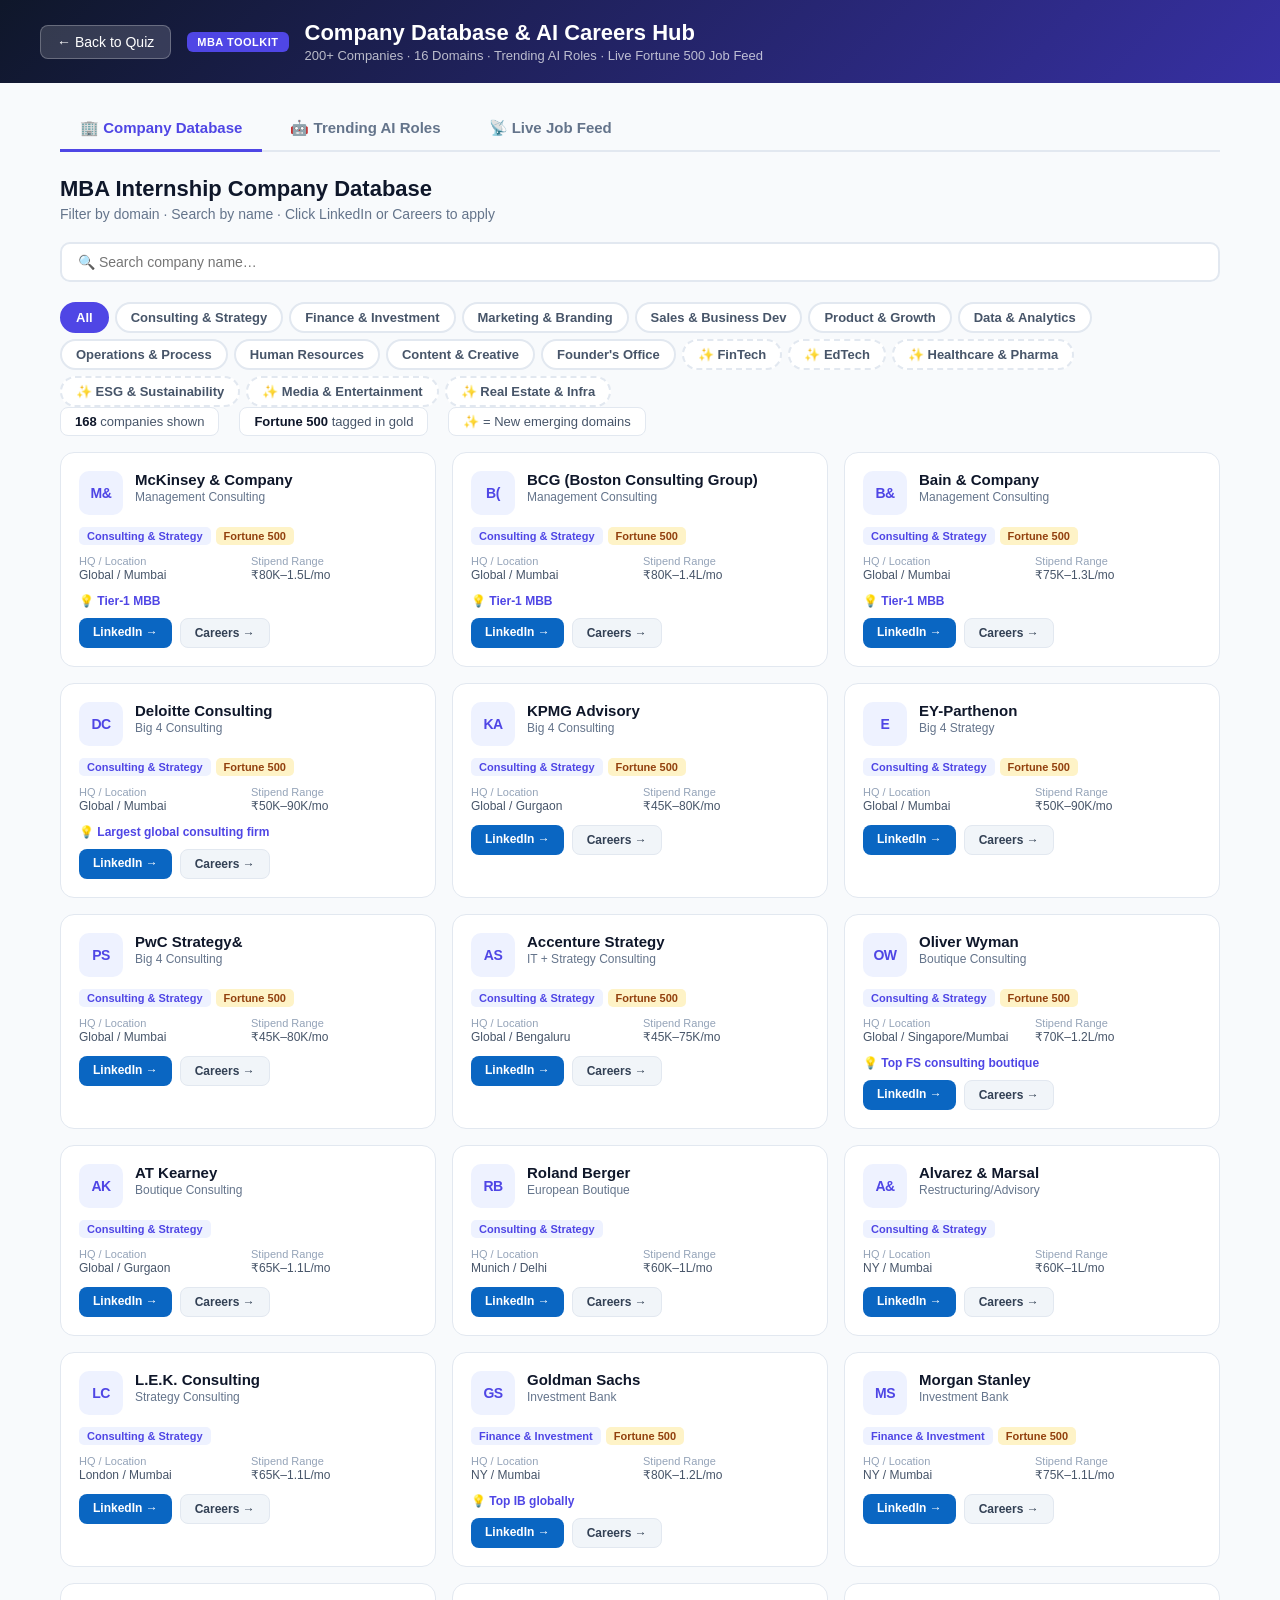
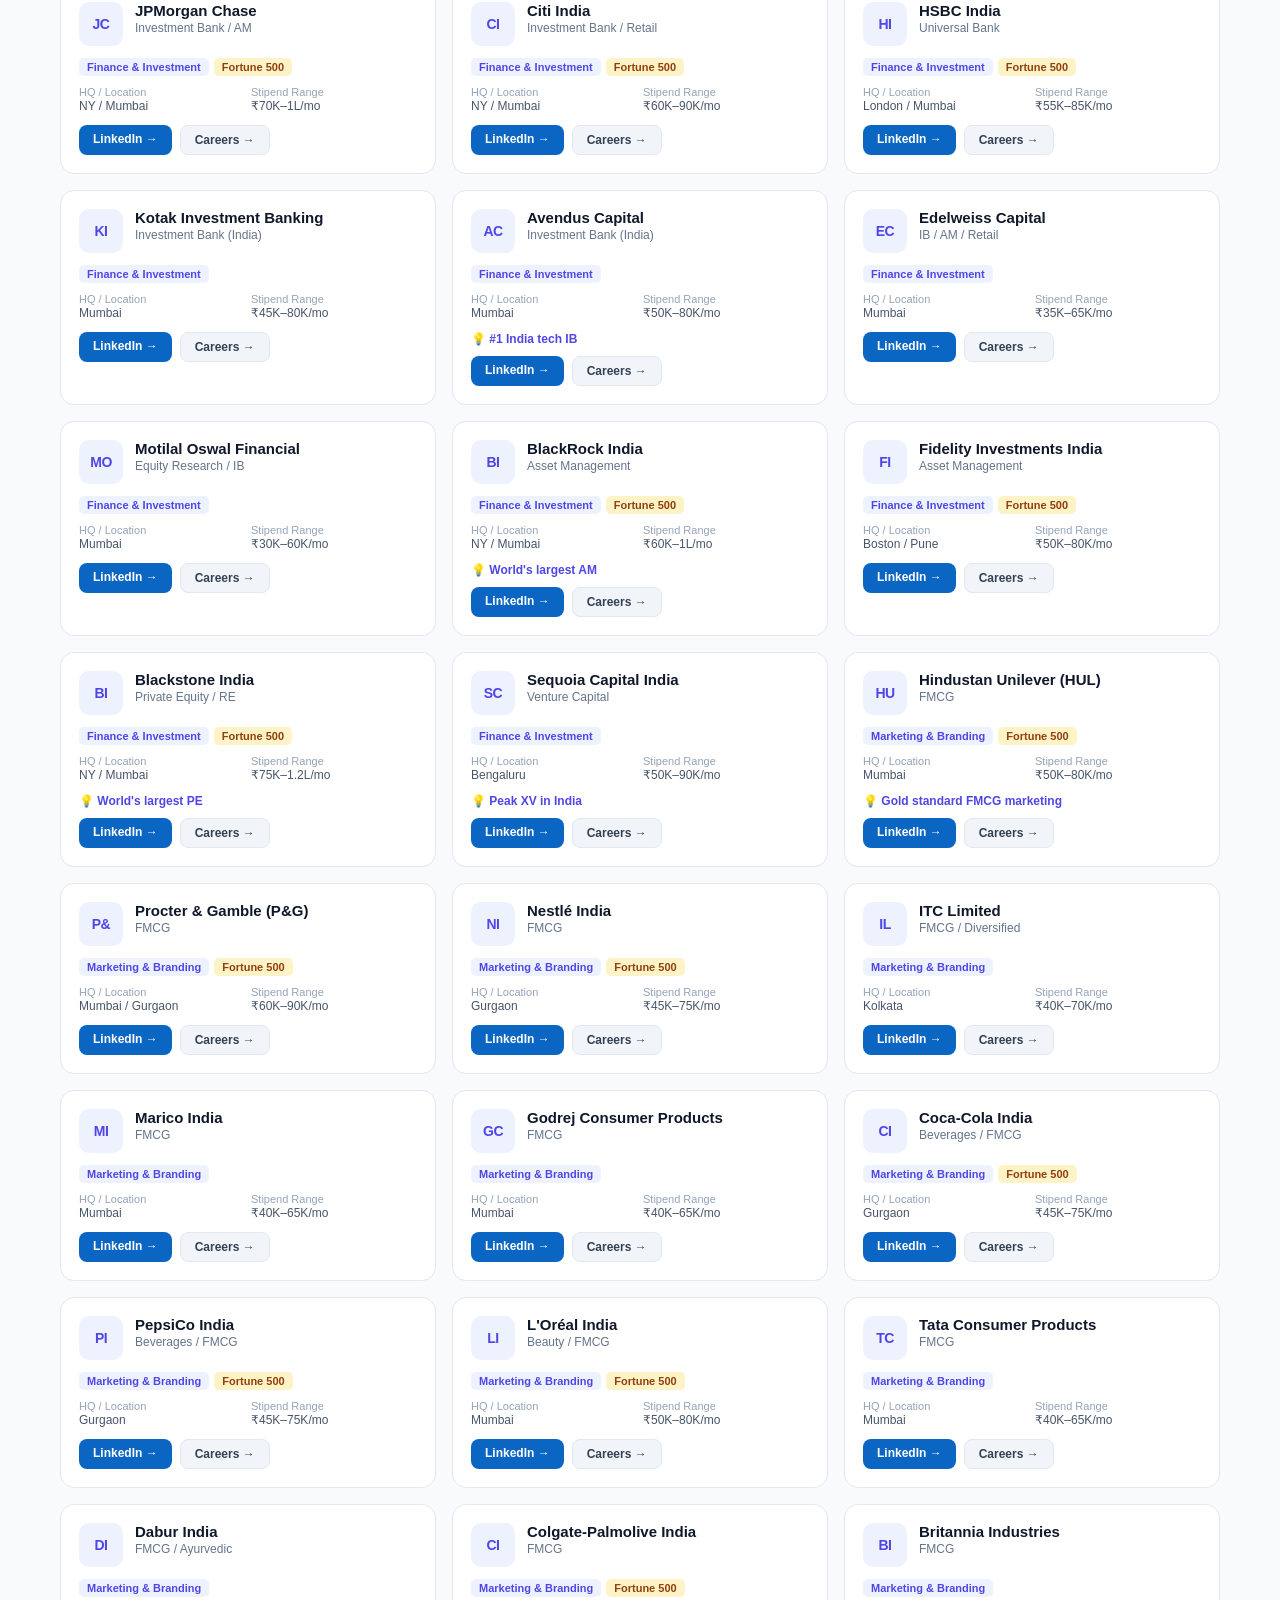
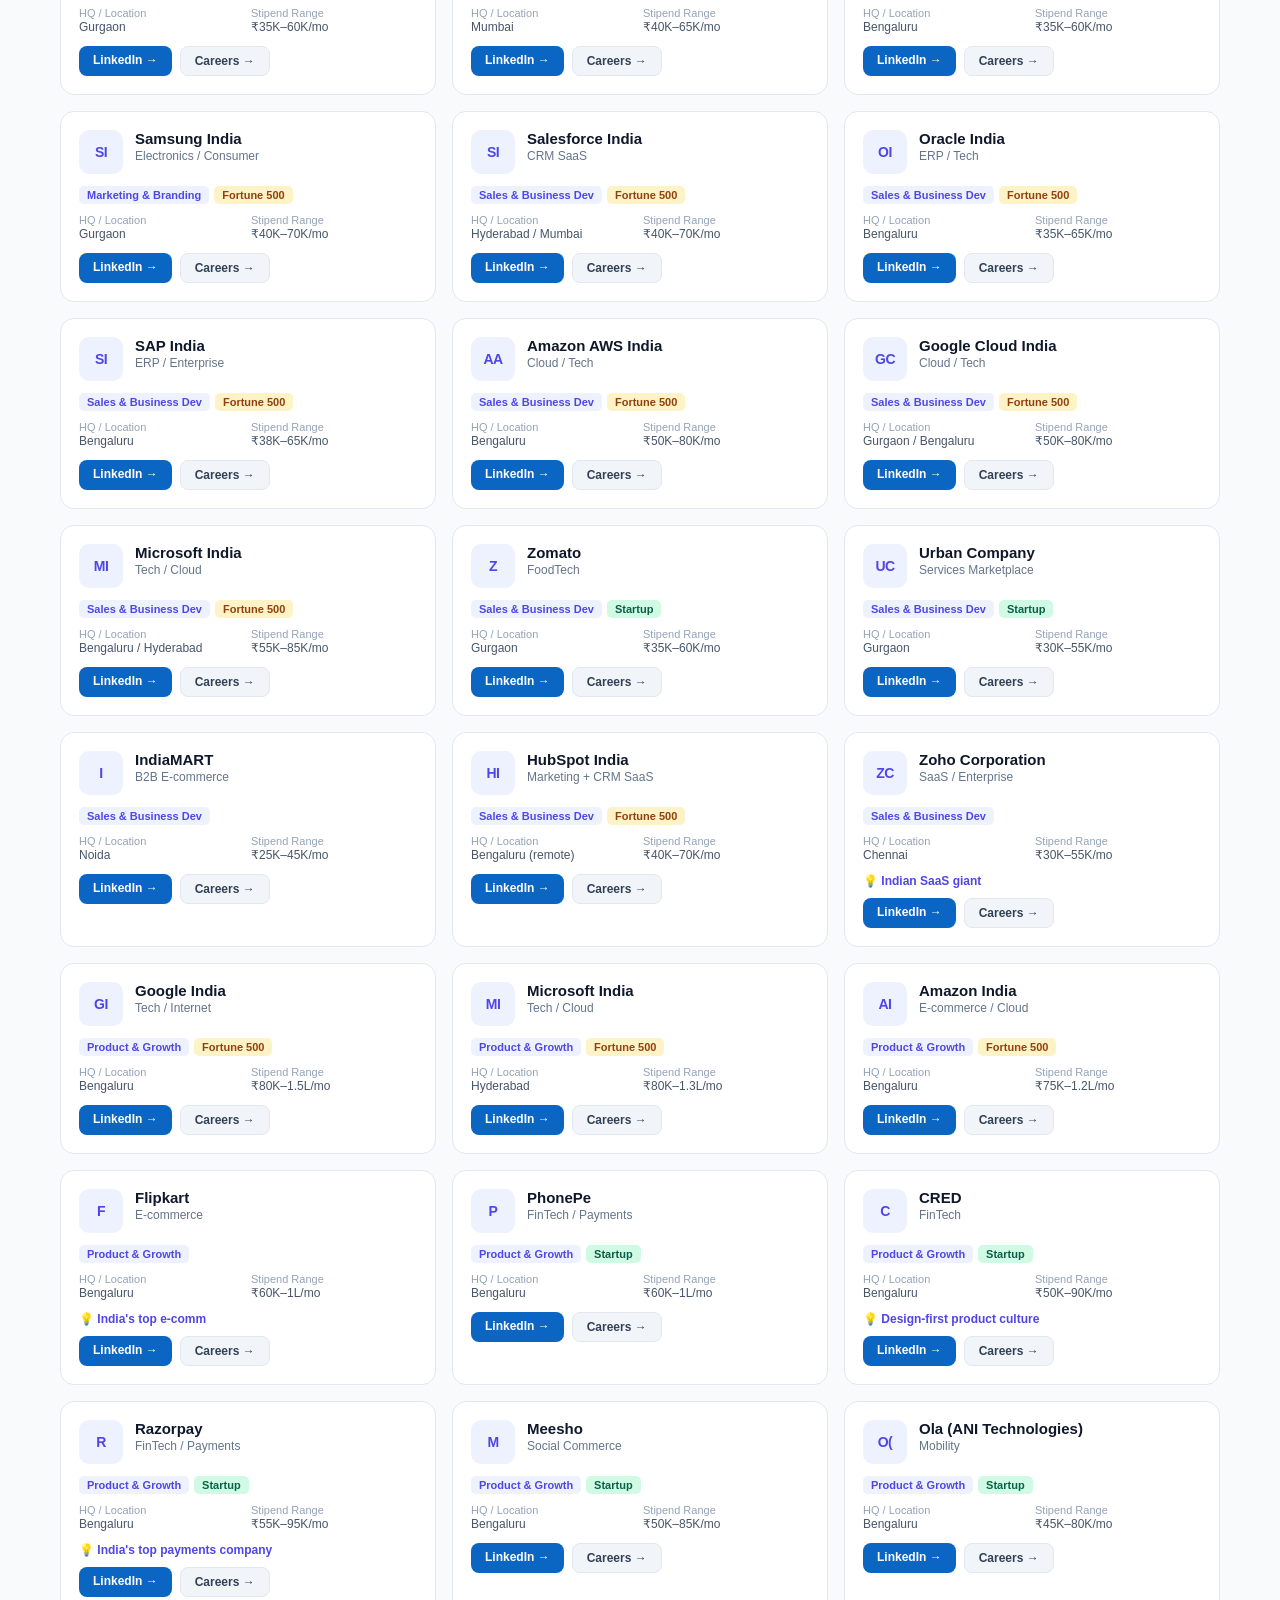
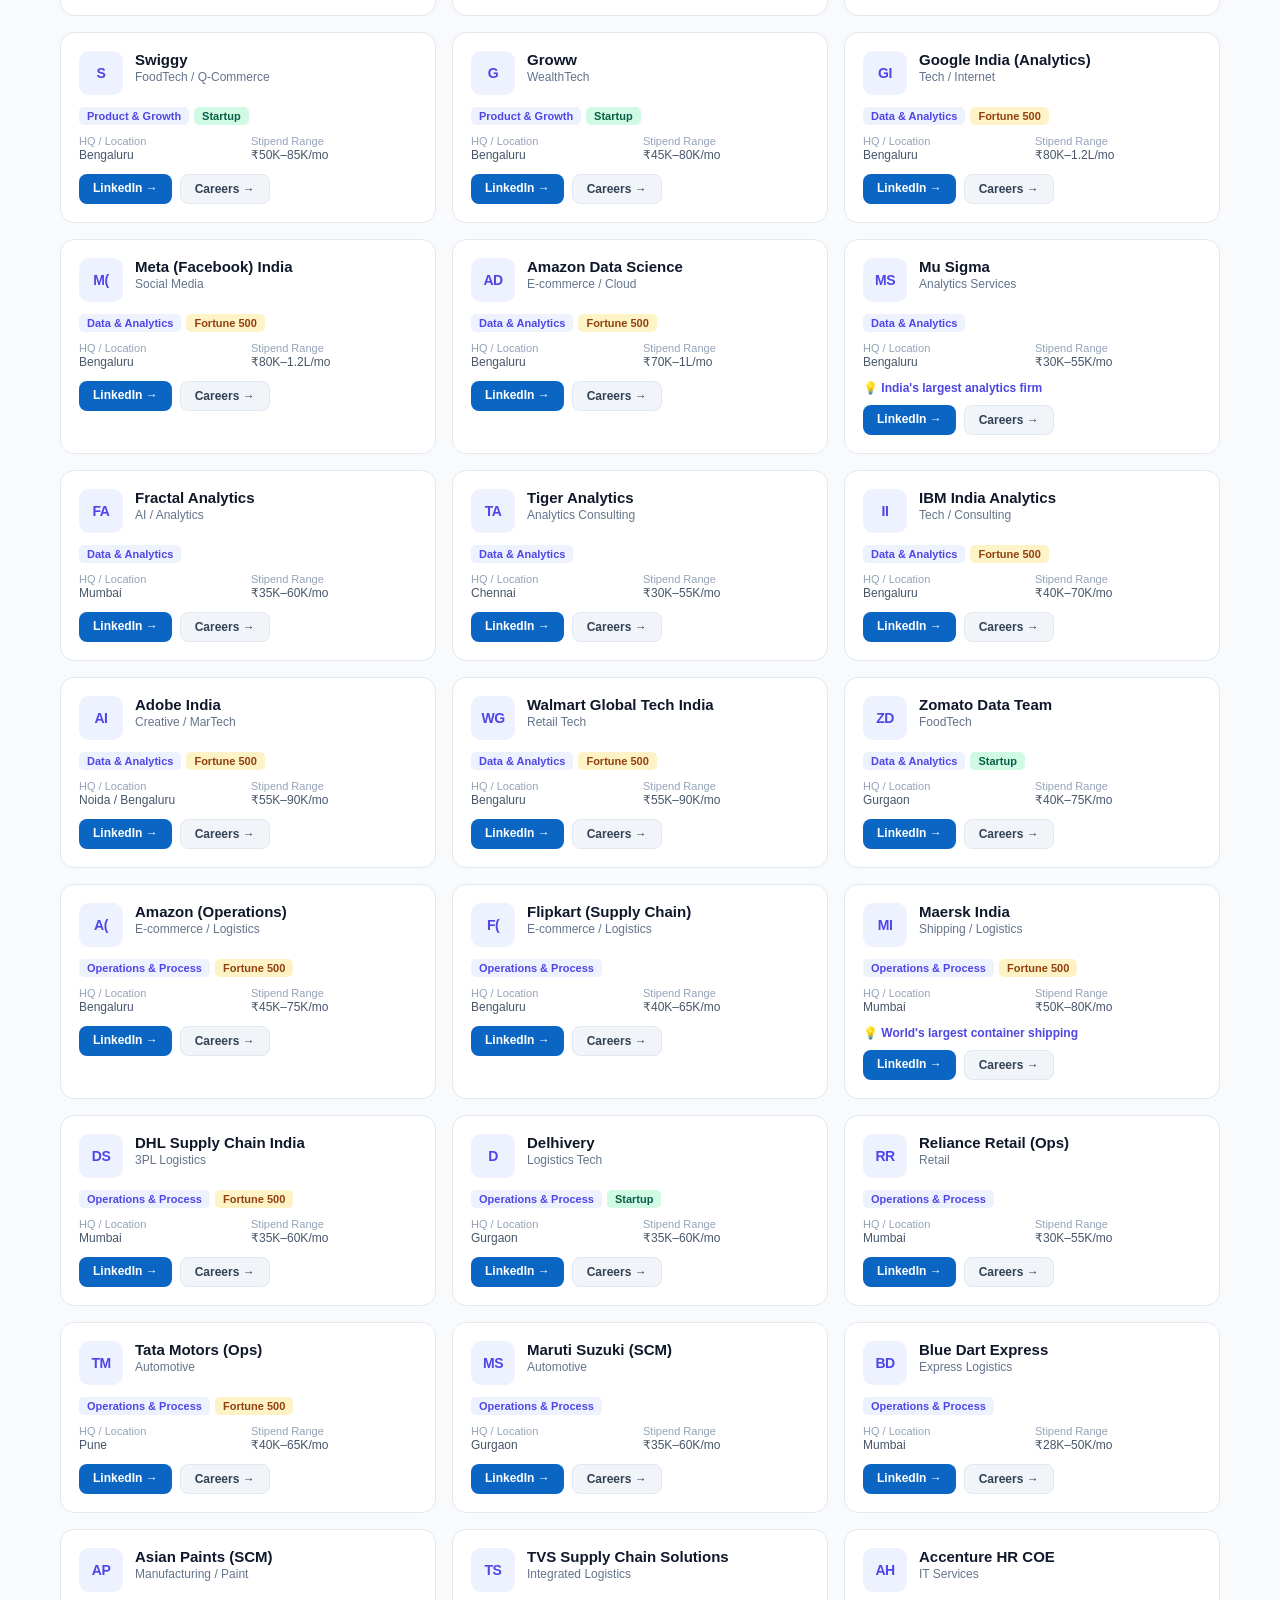
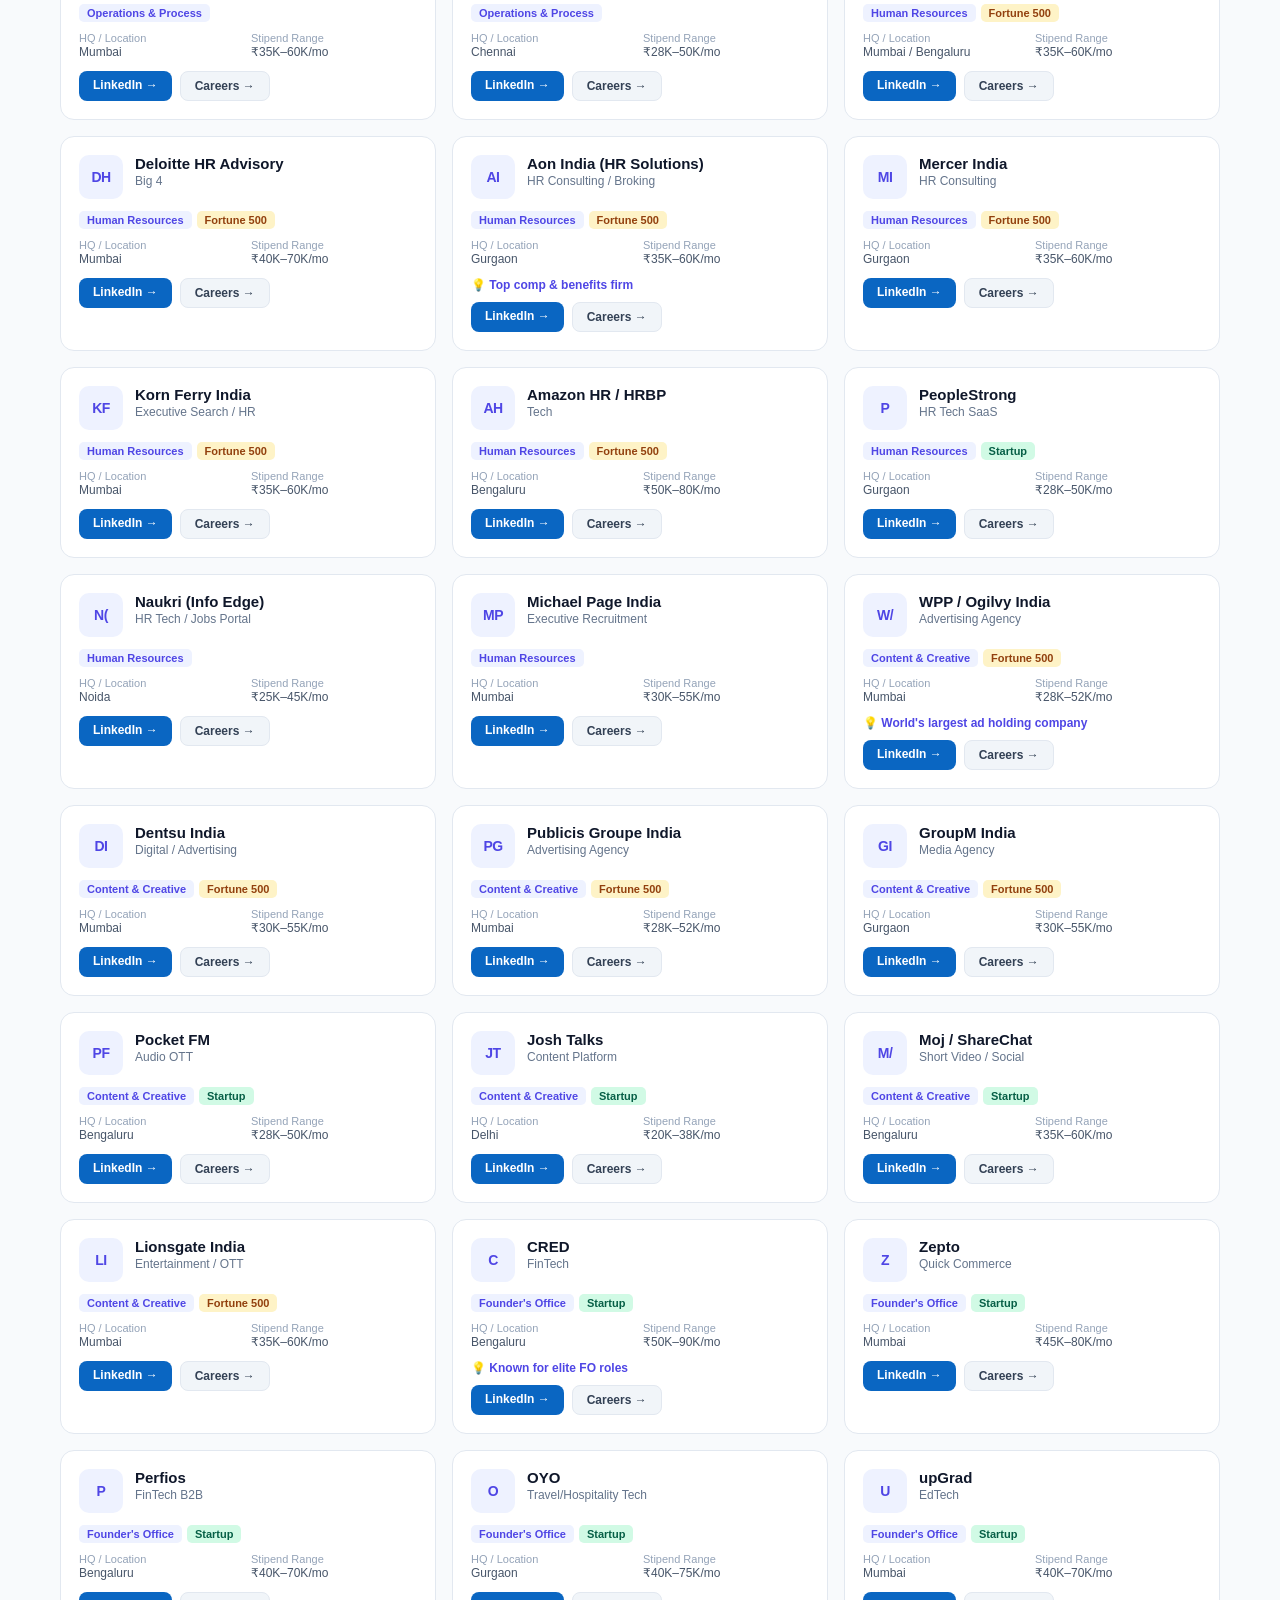
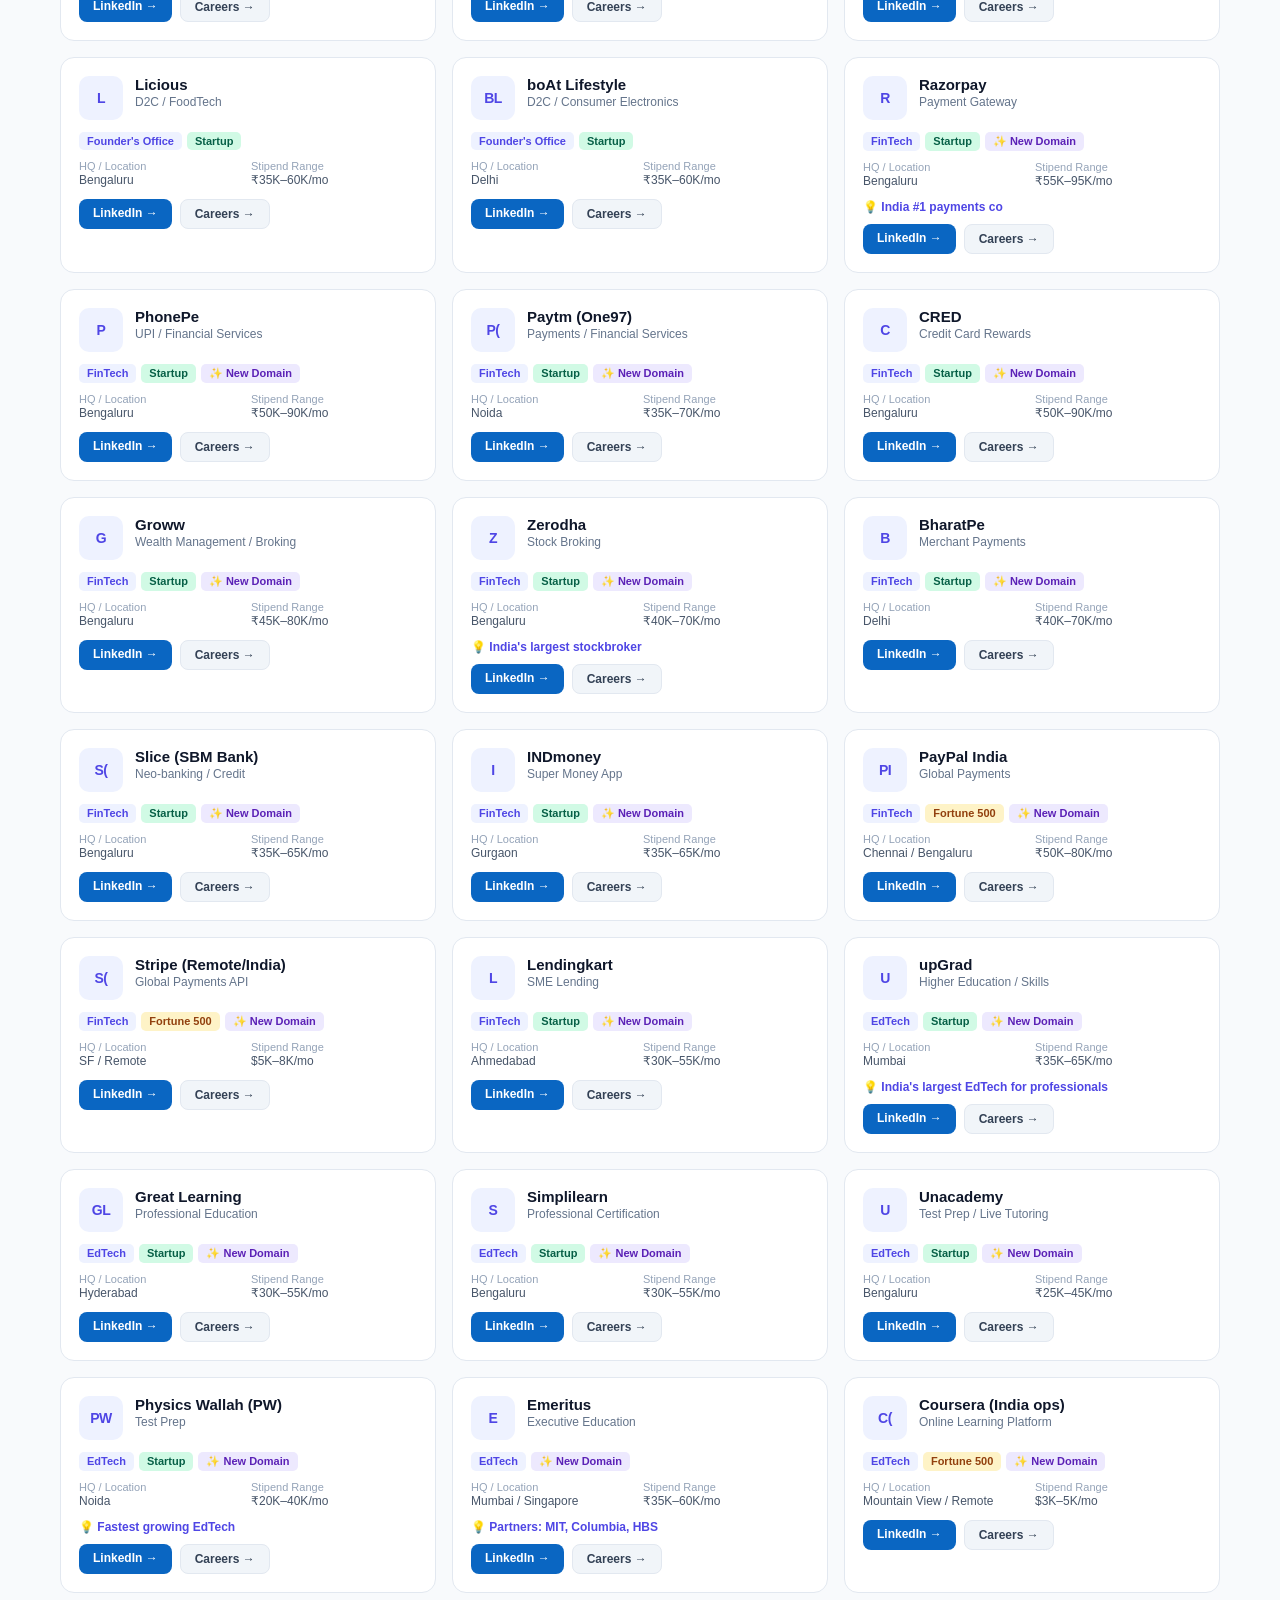
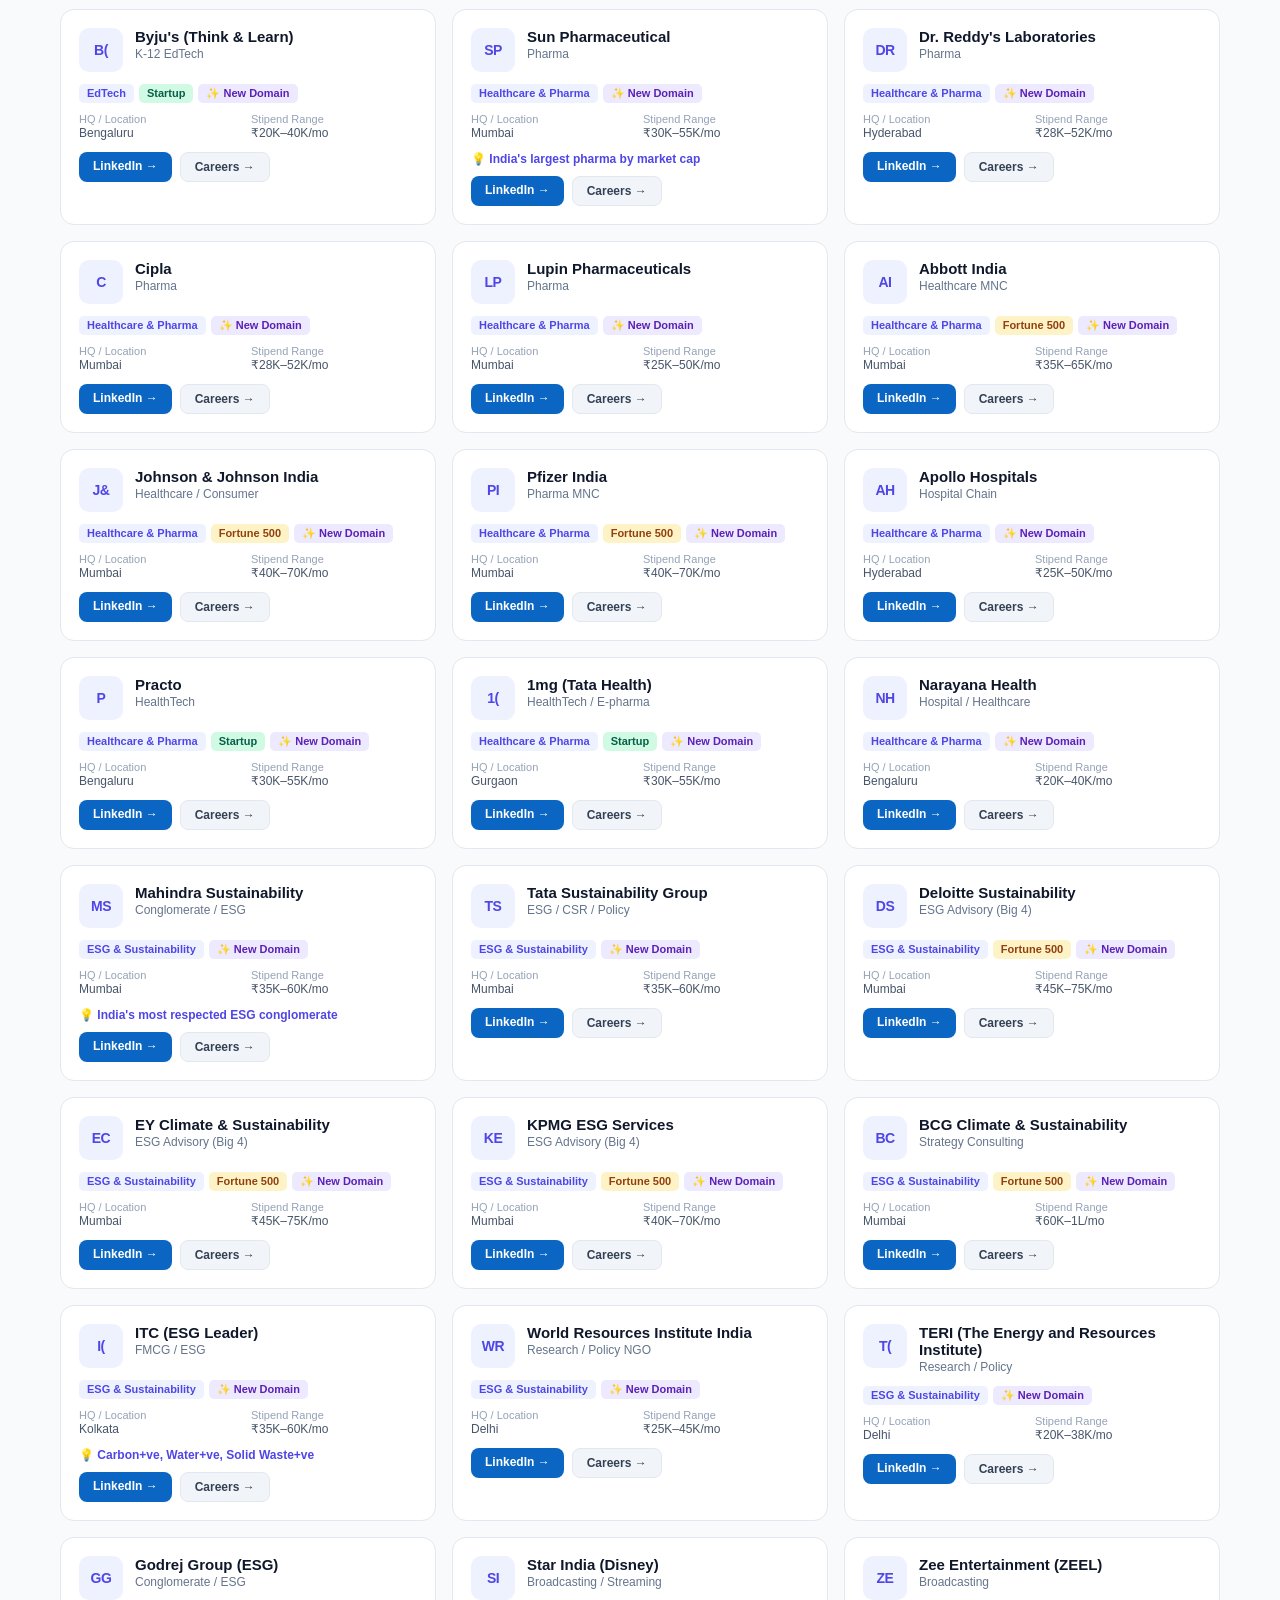
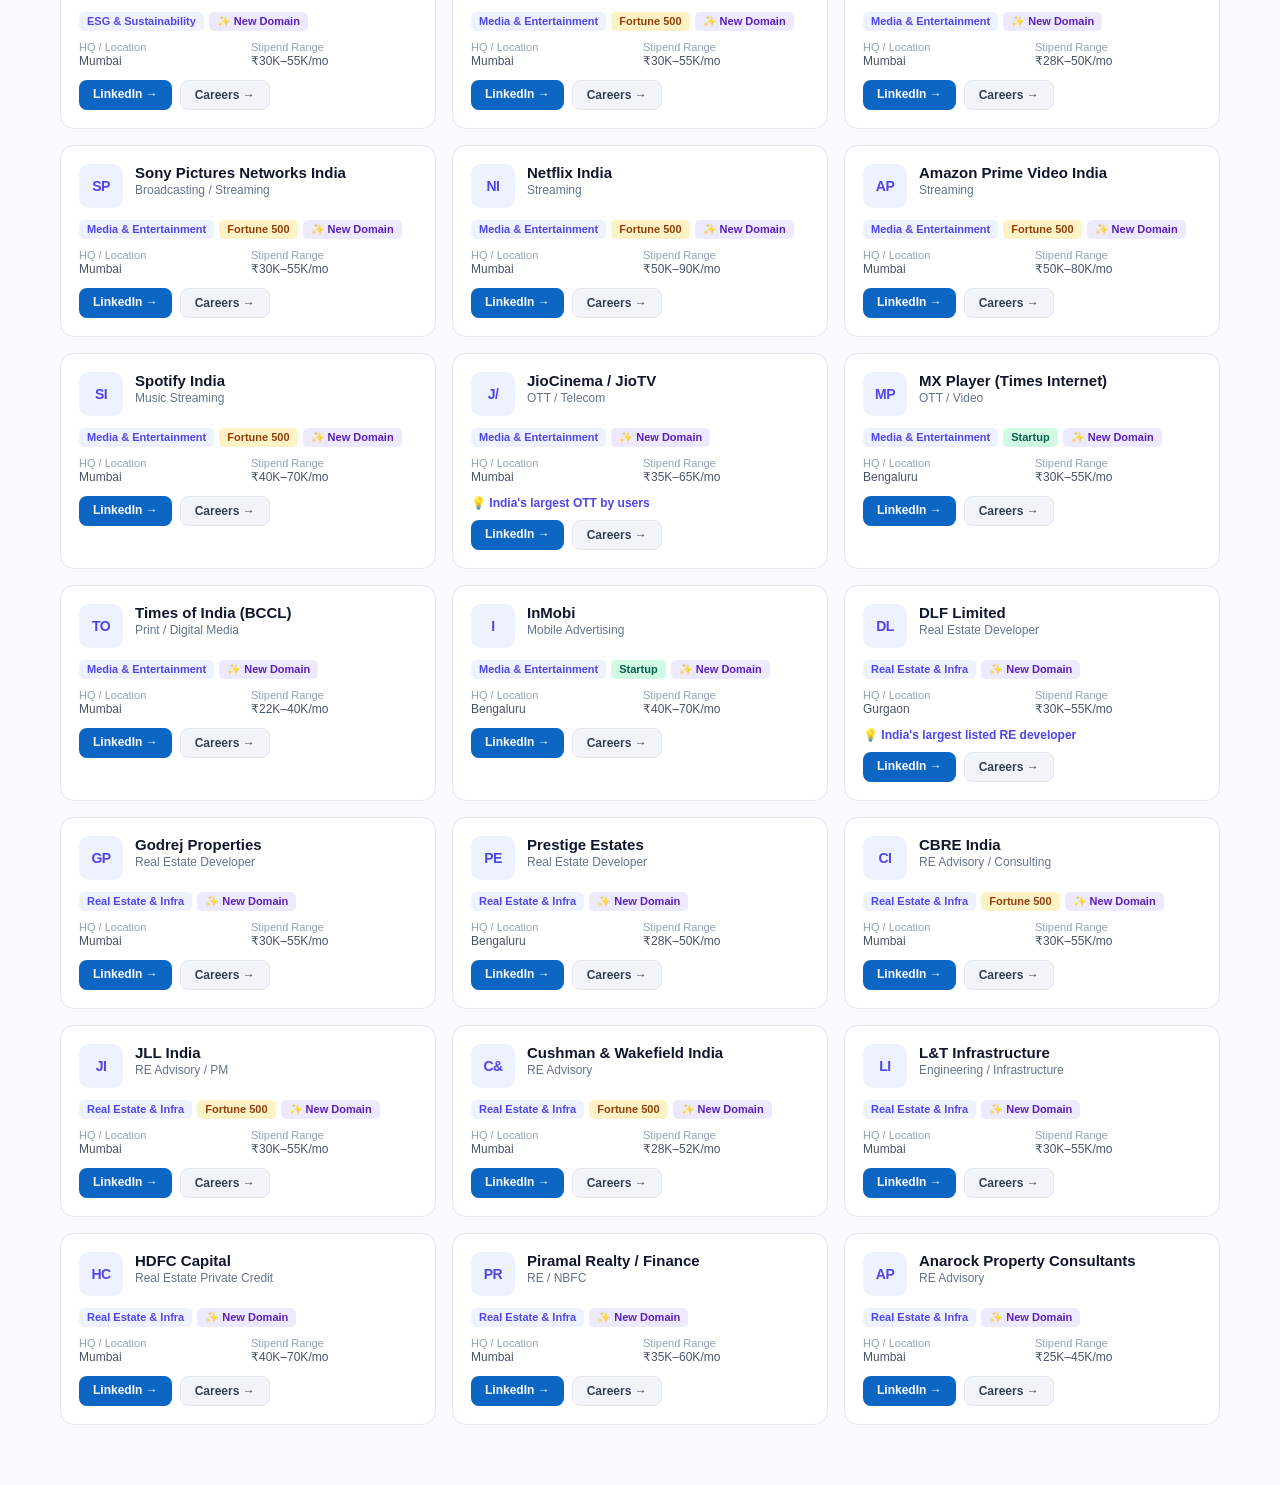
==== company-database.html @ 8c37bc3e "Add Company Database + AI Roles + Live Job Feed pages - New company-database.html with 200+ companie" ====
<!DOCTYPE html>
<html lang="en">
<head>
  <meta charset="UTF-8">
  <meta name="viewport" content="width=device-width, initial-scale=1.0">
  <title>Company Database & AI Roles | MBA Toolkit</title>
  <style>
    *, *::before, *::after { box-sizing: border-box; margin: 0; padding: 0; }
    :root {
      --indigo: #4F46E5; --indigo-dark: #3730A3; --indigo-light: #EEF2FF;
      --slate-50: #F8FAFC; --slate-100: #F1F5F9; --slate-200: #E2E8F0;
      --slate-300: #CBD5E1; --slate-400: #94A3B8; --slate-500: #64748B;
      --slate-600: #475569; --slate-700: #334155; --slate-800: #1E293B;
      --slate-900: #0F172A;
      --emerald: #10B981; --emerald-light: #D1FAE5;
      --amber: #F59E0B; --amber-light: #FEF3C7;
      --rose: #F43F5E; --rose-light: #FFE4E6;
      --purple: #8B5CF6; --purple-light: #EDE9FE;
      --cyan: #06B6D4; --cyan-light: #CFFAFE;
      --orange: #F97316; --orange-light: #FED7AA;
      --white: #fff;
      --shadow-sm: 0 1px 3px rgba(0,0,0,0.08);
      --shadow-md: 0 4px 16px rgba(0,0,0,0.10);
      --shadow-lg: 0 8px 32px rgba(0,0,0,0.12);
      --radius: 14px;
    }
    body { font-family: -apple-system, BlinkMacSystemFont, 'Segoe UI', sans-serif; background: var(--slate-50); color: var(--slate-800); }

    /* ── Header ── */
    .header { background: linear-gradient(135deg, var(--slate-900) 0%, var(--indigo-dark) 100%); color: #fff; padding: 20px 24px; }
    .header-inner { max-width: 1200px; margin: 0 auto; display: flex; align-items: center; gap: 16px; flex-wrap: wrap; }
    .back-btn { background: rgba(255,255,255,0.15); border: 1px solid rgba(255,255,255,0.25); color: #fff; padding: 8px 16px; border-radius: 8px; cursor: pointer; font-size: 14px; text-decoration: none; transition: background 0.2s; }
    .back-btn:hover { background: rgba(255,255,255,0.25); }
    .header-text h1 { font-size: 22px; font-weight: 800; }
    .header-text p { font-size: 13px; color: rgba(255,255,255,0.7); margin-top: 2px; }
    .header-badge { background: var(--indigo); color: #fff; padding: 4px 10px; border-radius: 6px; font-size: 11px; font-weight: 700; letter-spacing: 0.5px; }

    /* ── Main Tabs ── */
    .main-container { max-width: 1200px; margin: 0 auto; padding: 24px 20px 60px; }
    .page-tabs { display: flex; gap: 8px; margin-bottom: 24px; border-bottom: 2px solid var(--slate-200); padding-bottom: 0; }
    .page-tab { background: none; border: none; padding: 12px 20px; font-size: 15px; font-weight: 600; color: var(--slate-500); cursor: pointer; border-bottom: 3px solid transparent; margin-bottom: -2px; transition: all 0.2s; border-radius: 8px 8px 0 0; }
    .page-tab:hover { color: var(--indigo); background: var(--indigo-light); }
    .page-tab.active { color: var(--indigo); border-bottom-color: var(--indigo); }
    .tab-pane { display: none; }
    .tab-pane.active { display: block; animation: fadeIn 0.3s ease; }
    @keyframes fadeIn { from { opacity:0; transform:translateY(8px); } to { opacity:1; transform:translateY(0); } }

    /* ── Section Heading ── */
    .section-heading { margin-bottom: 20px; }
    .section-heading h2 { font-size: 22px; font-weight: 800; color: var(--slate-900); }
    .section-heading p { font-size: 14px; color: var(--slate-500); margin-top: 4px; }

    /* ── Filter Bar ── */
    .filter-bar { display: flex; flex-wrap: wrap; gap: 10px; margin-bottom: 20px; align-items: center; }
    .search-box { flex: 1; min-width: 220px; padding: 10px 16px; border: 2px solid var(--slate-200); border-radius: 10px; font-size: 14px; outline: none; transition: border 0.2s; }
    .search-box:focus { border-color: var(--indigo); }
    .domain-filters { display: flex; flex-wrap: wrap; gap: 6px; }
    .filter-chip { padding: 6px 14px; border: 2px solid var(--slate-200); border-radius: 20px; font-size: 13px; font-weight: 600; cursor: pointer; background: var(--white); color: var(--slate-600); transition: all 0.2s; white-space: nowrap; }
    .filter-chip:hover { border-color: var(--indigo); color: var(--indigo); }
    .filter-chip.active { background: var(--indigo); border-color: var(--indigo); color: #fff; }
    .filter-chip.new-domain { border-style: dashed; }
    .filter-chip.new-domain.active { background: var(--purple); border-color: var(--purple); border-style: solid; }

    /* ── Stats Bar ── */
    .stats-bar { display: flex; gap: 20px; margin-bottom: 16px; flex-wrap: wrap; }
    .stat-pill { background: var(--white); border: 1px solid var(--slate-200); border-radius: 8px; padding: 6px 14px; font-size: 13px; color: var(--slate-600); }
    .stat-pill strong { color: var(--slate-900); }

    /* ── Company Grid ── */
    .company-grid { display: grid; grid-template-columns: repeat(auto-fill, minmax(300px, 1fr)); gap: 16px; }
    .company-card { background: var(--white); border: 1px solid var(--slate-200); border-radius: var(--radius); padding: 18px; transition: box-shadow 0.2s, transform 0.2s; position: relative; }
    .company-card:hover { box-shadow: var(--shadow-md); transform: translateY(-2px); }
    .company-card.hidden { display: none; }
    .card-top { display: flex; align-items: flex-start; gap: 12px; margin-bottom: 12px; }
    .company-logo { width: 44px; height: 44px; border-radius: 10px; background: var(--indigo-light); display: flex; align-items: center; justify-content: center; font-size: 14px; font-weight: 800; color: var(--indigo); flex-shrink: 0; letter-spacing: -0.5px; }
    .company-info h3 { font-size: 15px; font-weight: 700; color: var(--slate-900); }
    .company-info .company-type { font-size: 12px; color: var(--slate-500); margin-top: 2px; }
    .company-tags { display: flex; flex-wrap: wrap; gap: 5px; margin-bottom: 10px; }
    .tag { padding: 3px 8px; border-radius: 5px; font-size: 11px; font-weight: 600; }
    .tag-domain { background: var(--indigo-light); color: var(--indigo); }
    .tag-fortune { background: var(--amber-light); color: #92400E; }
    .tag-startup { background: var(--emerald-light); color: #065F46; }
    .tag-newdom { background: var(--purple-light); color: #5B21B6; }
    .company-meta { display: grid; grid-template-columns: 1fr 1fr; gap: 6px; margin-bottom: 12px; }
    .meta-item { font-size: 12px; color: var(--slate-600); }
    .meta-item span { display: block; font-size: 11px; color: var(--slate-400); margin-bottom: 1px; }
    .card-actions { display: flex; gap: 8px; }
    .btn-sm { padding: 7px 14px; border-radius: 8px; font-size: 12px; font-weight: 600; text-decoration: none; cursor: pointer; border: none; transition: all 0.2s; }
    .btn-linkedin { background: #0A66C2; color: #fff; }
    .btn-linkedin:hover { background: #004182; }
    .btn-careers { background: var(--slate-100); color: var(--slate-700); border: 1px solid var(--slate-200); }
    .btn-careers:hover { background: var(--slate-200); }
    .no-results { text-align: center; padding: 60px 20px; color: var(--slate-400); font-size: 16px; display: none; }
    .no-results.visible { display: block; }

    /* ── AI Roles ── */
    .ai-intro { background: linear-gradient(135deg, #1E1B4B, #4338CA); color: #fff; border-radius: var(--radius); padding: 24px; margin-bottom: 24px; }
    .ai-intro h2 { font-size: 20px; font-weight: 800; margin-bottom: 6px; }
    .ai-intro p { font-size: 14px; color: rgba(255,255,255,0.8); line-height: 1.6; }
    .ai-roles-grid { display: grid; grid-template-columns: repeat(auto-fill, minmax(340px, 1fr)); gap: 16px; }
    .ai-role-card { background: var(--white); border: 1px solid var(--slate-200); border-radius: var(--radius); padding: 20px; }
    .ai-role-header { display: flex; align-items: flex-start; justify-content: space-between; gap: 8px; margin-bottom: 12px; }
    .ai-role-title { font-size: 15px; font-weight: 800; color: var(--slate-900); }
    .demand-badge { padding: 3px 10px; border-radius: 20px; font-size: 11px; font-weight: 700; white-space: nowrap; }
    .demand-very-high { background: #FEE2E2; color: #991B1B; }
    .demand-high { background: var(--amber-light); color: #92400E; }
    .demand-emerging { background: var(--purple-light); color: #5B21B6; }
    .ai-role-desc { font-size: 13px; color: var(--slate-600); line-height: 1.5; margin-bottom: 14px; }
    .skills-section { margin-bottom: 12px; }
    .skills-label { font-size: 11px; font-weight: 700; color: var(--slate-400); text-transform: uppercase; letter-spacing: 0.5px; margin-bottom: 6px; }
    .skills-chips { display: flex; flex-wrap: wrap; gap: 5px; }
    .skill-chip { background: var(--slate-100); color: var(--slate-700); padding: 3px 9px; border-radius: 5px; font-size: 11px; font-weight: 600; }
    .skill-chip.priority { background: var(--indigo-light); color: var(--indigo); }
    .ai-meta-row { display: flex; gap: 12px; flex-wrap: wrap; margin-top: 12px; padding-top: 12px; border-top: 1px solid var(--slate-100); }
    .ai-meta-item { font-size: 12px; color: var(--slate-600); }
    .ai-meta-item strong { color: var(--slate-800); }
    .hiring-chips { display: flex; flex-wrap: wrap; gap: 4px; margin-top: 4px; }
    .hiring-chip { background: var(--emerald-light); color: #065F46; padding: 2px 7px; border-radius: 4px; font-size: 11px; font-weight: 600; }

    /* ── Live Jobs ── */
    .live-jobs-header { background: var(--white); border: 1px solid var(--slate-200); border-radius: var(--radius); padding: 20px; margin-bottom: 20px; }
    .live-filter-row { display: flex; gap: 10px; flex-wrap: wrap; align-items: center; margin-top: 12px; }
    .select-input { padding: 9px 14px; border: 2px solid var(--slate-200); border-radius: 10px; font-size: 14px; background: var(--white); cursor: pointer; outline: none; }
    .select-input:focus { border-color: var(--indigo); }
    .fetch-btn { background: var(--indigo); color: #fff; border: none; padding: 10px 22px; border-radius: 10px; font-size: 14px; font-weight: 700; cursor: pointer; transition: background 0.2s; }
    .fetch-btn:hover { background: var(--indigo-dark); }
    .fetch-btn:disabled { background: var(--slate-300); cursor: not-allowed; }
    .api-note { font-size: 12px; color: var(--slate-400); margin-top: 8px; }
    .jobs-grid { display: grid; grid-template-columns: repeat(auto-fill, minmax(300px, 1fr)); gap: 14px; }
    .job-card { background: var(--white); border: 1px solid var(--slate-200); border-radius: 12px; padding: 18px; transition: box-shadow 0.2s; }
    .job-card:hover { box-shadow: var(--shadow-md); }
    .job-title { font-size: 14px; font-weight: 700; color: var(--slate-900); margin-bottom: 4px; line-height: 1.4; }
    .job-company { font-size: 13px; color: var(--indigo); font-weight: 600; margin-bottom: 8px; }
    .job-meta { display: flex; flex-wrap: wrap; gap: 6px; margin-bottom: 12px; }
    .job-tag { background: var(--slate-100); color: var(--slate-600); padding: 3px 8px; border-radius: 5px; font-size: 11px; font-weight: 600; }
    .job-tag.level { background: var(--emerald-light); color: #065F46; }
    .job-tag.category { background: var(--indigo-light); color: var(--indigo); }
    .apply-btn { display: inline-block; background: var(--indigo); color: #fff; padding: 7px 16px; border-radius: 8px; font-size: 12px; font-weight: 700; text-decoration: none; transition: background 0.2s; }
    .apply-btn:hover { background: var(--indigo-dark); }
    .loading-state { text-align: center; padding: 40px; color: var(--slate-400); }
    .loading-spinner { display: inline-block; width: 36px; height: 36px; border: 3px solid var(--slate-200); border-top-color: var(--indigo); border-radius: 50%; animation: spin 0.8s linear infinite; margin-bottom: 12px; }
    @keyframes spin { to { transform: rotate(360deg); } }
    .curated-section { margin-top: 24px; }
    .curated-title { font-size: 16px; font-weight: 800; color: var(--slate-900); margin-bottom: 14px; display: flex; align-items: center; gap: 8px; }
    .live-badge { background: #FEE2E2; color: #991B1B; padding: 3px 8px; border-radius: 5px; font-size: 11px; font-weight: 700; animation: pulse 2s infinite; }
    @keyframes pulse { 0%,100% { opacity:1; } 50% { opacity:0.6; } }
    .error-state { background: var(--rose-light); border: 1px solid #FCA5A5; border-radius: 10px; padding: 16px; color: #991B1B; font-size: 14px; margin-bottom: 16px; }
  </style>
</head>
<body>

<header class="header">
  <div class="header-inner">
    <a class="back-btn" href="index.html">← Back to Quiz</a>
    <div class="header-badge">MBA TOOLKIT</div>
    <div class="header-text">
      <h1>Company Database &amp; AI Careers Hub</h1>
      <p>200+ Companies · 16 Domains · Trending AI Roles · Live Fortune 500 Job Feed</p>
    </div>
  </div>
</header>

<div class="main-container">

  <!-- Tab Nav -->
  <div class="page-tabs">
    <button class="page-tab active" onclick="switchTab('tab-companies', this)">🏢 Company Database</button>
    <button class="page-tab" onclick="switchTab('tab-ai', this)">🤖 Trending AI Roles</button>
    <button class="page-tab" onclick="switchTab('tab-jobs', this)">📡 Live Job Feed</button>
  </div>

  <!-- ══════════════════════ TAB 1: COMPANY DATABASE ══════════════════════ -->
  <div id="tab-companies" class="tab-pane active">
    <div class="section-heading">
      <h2>MBA Internship Company Database</h2>
      <p>Filter by domain · Search by name · Click LinkedIn or Careers to apply</p>
    </div>

    <div class="filter-bar">
      <input class="search-box" id="company-search" type="text" placeholder="🔍 Search company name…" oninput="filterCompanies()">
    </div>
    <div class="domain-filters" id="domain-filters">
      <button class="filter-chip active" data-domain="All" onclick="setDomain(this)">All</button>
      <button class="filter-chip" data-domain="Consulting & Strategy" onclick="setDomain(this)">Consulting & Strategy</button>
      <button class="filter-chip" data-domain="Finance & Investment" onclick="setDomain(this)">Finance & Investment</button>
      <button class="filter-chip" data-domain="Marketing & Branding" onclick="setDomain(this)">Marketing & Branding</button>
      <button class="filter-chip" data-domain="Sales & Business Dev" onclick="setDomain(this)">Sales & Business Dev</button>
      <button class="filter-chip" data-domain="Product & Growth" onclick="setDomain(this)">Product & Growth</button>
      <button class="filter-chip" data-domain="Data & Analytics" onclick="setDomain(this)">Data & Analytics</button>
      <button class="filter-chip" data-domain="Operations & Process" onclick="setDomain(this)">Operations & Process</button>
      <button class="filter-chip" data-domain="Human Resources" onclick="setDomain(this)">Human Resources</button>
      <button class="filter-chip" data-domain="Content & Creative" onclick="setDomain(this)">Content & Creative</button>
      <button class="filter-chip" data-domain="Founder's Office" onclick="setDomain(this)">Founder's Office</button>
      <button class="filter-chip new-domain" data-domain="FinTech" onclick="setDomain(this)">✨ FinTech</button>
      <button class="filter-chip new-domain" data-domain="EdTech" onclick="setDomain(this)">✨ EdTech</button>
      <button class="filter-chip new-domain" data-domain="Healthcare & Pharma" onclick="setDomain(this)">✨ Healthcare & Pharma</button>
      <button class="filter-chip new-domain" data-domain="ESG & Sustainability" onclick="setDomain(this)">✨ ESG & Sustainability</button>
      <button class="filter-chip new-domain" data-domain="Media & Entertainment" onclick="setDomain(this)">✨ Media & Entertainment</button>
      <button class="filter-chip new-domain" data-domain="Real Estate & Infra" onclick="setDomain(this)">✨ Real Estate & Infra</button>
    </div>

    <div class="stats-bar">
      <div class="stat-pill"><strong id="visible-count">0</strong> companies shown</div>
      <div class="stat-pill"><strong>Fortune 500</strong> tagged in gold</div>
      <div class="stat-pill"><strong>✨</strong> = New emerging domains</div>
    </div>

    <div class="company-grid" id="company-grid"></div>
    <div class="no-results" id="no-results">No companies match your filters. Try a different domain or search term.</div>
  </div>

  <!-- ══════════════════════ TAB 2: AI ROLES ══════════════════════ -->
  <div id="tab-ai" class="tab-pane">
    <div class="ai-intro">
      <h2>🤖 Trending AI Job Roles for MBA Graduates (2025–26)</h2>
      <p>AI is reshaping every domain. These are the highest-demand roles where MBA skills + AI literacy = unfair advantage. Most require NO coding — just strategic thinking, stakeholder management, and knowing how AI tools work.</p>
    </div>
    <div class="ai-roles-grid" id="ai-roles-grid"></div>
  </div>

  <!-- ══════════════════════ TAB 3: LIVE JOBS ══════════════════════ -->
  <div id="tab-jobs" class="tab-pane">
    <div class="live-jobs-header">
      <div class="section-heading" style="margin-bottom:0">
        <h2>📡 Live Job Postings</h2>
        <p>Real-time listings from The Muse API (Fortune 500 + Top Companies) · Free · No login needed</p>
      </div>
      <div class="live-filter-row">
        <select class="select-input" id="job-category">
          <option value="Business & Strategy">Consulting & Strategy</option>
          <option value="Finance">Finance & Investment</option>
          <option value="Marketing & PR">Marketing & Branding</option>
          <option value="Sales & Business Development">Sales & Business Dev</option>
          <option value="Product">Product & Growth</option>
          <option value="Data Science">Data & Analytics</option>
          <option value="Operations">Operations & Process</option>
          <option value="HR & Recruiting">Human Resources</option>
          <option value="Editorial">Content & Creative</option>
        </select>
        <select class="select-input" id="job-level">
          <option value="">All Levels</option>
          <option value="Internship">Internship</option>
          <option value="Entry Level">Entry Level</option>
          <option value="Mid Level">Mid Level</option>
        </select>
        <button class="fetch-btn" id="fetch-btn" onclick="fetchJobs()">Fetch Live Jobs →</button>
      </div>
      <p class="api-note">⚡ Powered by The Muse public API — free, no API key required. Results are real listings from top companies globally.</p>
    </div>

    <div id="jobs-container">
      <div style="text-align:center;padding:40px 20px;color:var(--slate-400);">
        <div style="font-size:48px;margin-bottom:12px;">📡</div>
        <div style="font-size:16px;font-weight:600;">Select a category and click "Fetch Live Jobs"</div>
        <div style="font-size:14px;margin-top:6px;">Pulls real-time listings from Fortune 500 and top-tier companies</div>
      </div>
    </div>

    <div class="curated-section">
      <div class="curated-title">
        🏆 Curated Fortune 500 Internship Targets
        <span class="live-badge">RECOMMENDED</span>
      </div>
      <div class="jobs-grid" id="curated-grid"></div>
    </div>
  </div>

</div>

<script>
// ═══════════════════════════════════════════════════════════════════
// COMPANY DATABASE
// ═══════════════════════════════════════════════════════════════════
const COMPANIES = [

  // ── Consulting & Strategy ──────────────────────────────────────
  { name:'McKinsey & Company', domain:'Consulting & Strategy', type:'Management Consulting', hq:'Global / Mumbai', stipend:'₹80K–1.5L/mo', tier:'Fortune 500', tags:['MBB','Strategy'], li:'https://linkedin.com/company/mckinsey', careers:'https://www.mckinsey.com/careers', note:'Tier-1 MBB' },
  { name:'BCG (Boston Consulting Group)', domain:'Consulting & Strategy', type:'Management Consulting', hq:'Global / Mumbai', stipend:'₹80K–1.4L/mo', tier:'Fortune 500', tags:['MBB','Strategy'], li:'https://linkedin.com/company/boston-consulting-group', careers:'https://careers.bcg.com', note:'Tier-1 MBB' },
  { name:'Bain & Company', domain:'Consulting & Strategy', type:'Management Consulting', hq:'Global / Mumbai', stipend:'₹75K–1.3L/mo', tier:'Fortune 500', tags:['MBB','Strategy'], li:'https://linkedin.com/company/bain-and-company', careers:'https://www.bain.com/careers/', note:'Tier-1 MBB' },
  { name:'Deloitte Consulting', domain:'Consulting & Strategy', type:'Big 4 Consulting', hq:'Global / Mumbai', stipend:'₹50K–90K/mo', tier:'Fortune 500', tags:['Big4','Strategy'], li:'https://linkedin.com/company/deloitte', careers:'https://www2.deloitte.com/careers', note:'Largest global consulting firm' },
  { name:'KPMG Advisory', domain:'Consulting & Strategy', type:'Big 4 Consulting', hq:'Global / Gurgaon', stipend:'₹45K–80K/mo', tier:'Fortune 500', tags:['Big4','Advisory'], li:'https://linkedin.com/company/kpmg', careers:'https://home.kpmg/careers', note:'' },
  { name:'EY-Parthenon', domain:'Consulting & Strategy', type:'Big 4 Strategy', hq:'Global / Mumbai', stipend:'₹50K–90K/mo', tier:'Fortune 500', tags:['Big4','Strategy'], li:'https://linkedin.com/company/ernst-young', careers:'https://www.ey.com/careers', note:'' },
  { name:'PwC Strategy&', domain:'Consulting & Strategy', type:'Big 4 Consulting', hq:'Global / Mumbai', stipend:'₹45K–80K/mo', tier:'Fortune 500', tags:['Big4','Strategy'], li:'https://linkedin.com/company/pwc', careers:'https://www.pwc.com/gx/en/careers.html', note:'' },
  { name:'Accenture Strategy', domain:'Consulting & Strategy', type:'IT + Strategy Consulting', hq:'Global / Bengaluru', stipend:'₹45K–75K/mo', tier:'Fortune 500', tags:['Big4','Tech-Strategy'], li:'https://linkedin.com/company/accenture', careers:'https://www.accenture.com/careers', note:'' },
  { name:'Oliver Wyman', domain:'Consulting & Strategy', type:'Boutique Consulting', hq:'Global / Singapore/Mumbai', stipend:'₹70K–1.2L/mo', tier:'Fortune 500', tags:['Boutique','FS-Consulting'], li:'https://linkedin.com/company/oliver-wyman', careers:'https://careers.oliverwyman.com', note:'Top FS consulting boutique' },
  { name:'AT Kearney', domain:'Consulting & Strategy', type:'Boutique Consulting', hq:'Global / Gurgaon', stipend:'₹65K–1.1L/mo', tier:'Top Firm', tags:['Boutique','OpsStrategy'], li:'https://linkedin.com/company/kearney', careers:'https://www.kearney.com/careers', note:'' },
  { name:'Roland Berger', domain:'Consulting & Strategy', type:'European Boutique', hq:'Munich / Delhi', stipend:'₹60K–1L/mo', tier:'Top Firm', tags:['Boutique','European'], li:'https://linkedin.com/company/roland-berger', careers:'https://www.rolandberger.com/careers', note:'' },
  { name:'Alvarez & Marsal', domain:'Consulting & Strategy', type:'Restructuring/Advisory', hq:'NY / Mumbai', stipend:'₹60K–1L/mo', tier:'Top Firm', tags:['Restructuring','Advisory'], li:'https://linkedin.com/company/alvarez-marsal', careers:'https://www.alvarezandmarsal.com/careers', note:'' },
  { name:'L.E.K. Consulting', domain:'Consulting & Strategy', type:'Strategy Consulting', hq:'London / Mumbai', stipend:'₹65K–1.1L/mo', tier:'Top Firm', tags:['Strategy','Healthcare'], li:'https://linkedin.com/company/l-e-k-consulting', careers:'https://www.lek.com/careers', note:'' },

  // ── Finance & Investment ───────────────────────────────────────
  { name:'Goldman Sachs', domain:'Finance & Investment', type:'Investment Bank', hq:'NY / Mumbai', stipend:'₹80K–1.2L/mo', tier:'Fortune 500', tags:['IB','PE','AM'], li:'https://linkedin.com/company/goldman-sachs', careers:'https://www.goldmansachs.com/careers', note:'Top IB globally' },
  { name:'Morgan Stanley', domain:'Finance & Investment', type:'Investment Bank', hq:'NY / Mumbai', stipend:'₹75K–1.1L/mo', tier:'Fortune 500', tags:['IB','Equity'], li:'https://linkedin.com/company/morgan-stanley', careers:'https://www.morganstanley.com/people-opportunities', note:'' },
  { name:'JPMorgan Chase', domain:'Finance & Investment', type:'Investment Bank / AM', hq:'NY / Mumbai', stipend:'₹70K–1L/mo', tier:'Fortune 500', tags:['IB','AM'], li:'https://linkedin.com/company/jpmorgan-chase', careers:'https://careers.jpmorgan.com', note:'' },
  { name:'Citi India', domain:'Finance & Investment', type:'Investment Bank / Retail', hq:'NY / Mumbai', stipend:'₹60K–90K/mo', tier:'Fortune 500', tags:['IB','Retail'], li:'https://linkedin.com/company/citi', careers:'https://jobs.citi.com', note:'' },
  { name:'HSBC India', domain:'Finance & Investment', type:'Universal Bank', hq:'London / Mumbai', stipend:'₹55K–85K/mo', tier:'Fortune 500', tags:['IB','Retail'], li:'https://linkedin.com/company/hsbc', careers:'https://www.hsbc.com/careers', note:'' },
  { name:'Kotak Investment Banking', domain:'Finance & Investment', type:'Investment Bank (India)', hq:'Mumbai', stipend:'₹45K–80K/mo', tier:'Blue Chip', tags:['IB','EquityResearch'], li:'https://linkedin.com/company/kotak-mahindra-bank', careers:'https://www.kotak.com/careers', note:'' },
  { name:'Avendus Capital', domain:'Finance & Investment', type:'Investment Bank (India)', hq:'Mumbai', stipend:'₹50K–80K/mo', tier:'Top Firm', tags:['IB','Startups'], li:'https://linkedin.com/company/avendus', careers:'https://www.avendus.com/careers', note:'#1 India tech IB' },
  { name:'Edelweiss Capital', domain:'Finance & Investment', type:'IB / AM / Retail', hq:'Mumbai', stipend:'₹35K–65K/mo', tier:'Blue Chip', tags:['IB','AM'], li:'https://linkedin.com/company/edelweiss-financial-services', careers:'https://www.edelweissfin.com/careers', note:'' },
  { name:'Motilal Oswal Financial', domain:'Finance & Investment', type:'Equity Research / IB', hq:'Mumbai', stipend:'₹30K–60K/mo', tier:'Blue Chip', tags:['EquityResearch','Broking'], li:'https://linkedin.com/company/motilal-oswal-financial-services', careers:'https://www.motilaloswal.com/careers', note:'' },
  { name:'BlackRock India', domain:'Finance & Investment', type:'Asset Management', hq:'NY / Mumbai', stipend:'₹60K–1L/mo', tier:'Fortune 500', tags:['AM','ETF'], li:'https://linkedin.com/company/blackrock', careers:'https://careers.blackrock.com', note:'World\'s largest AM' },
  { name:'Fidelity Investments India', domain:'Finance & Investment', type:'Asset Management', hq:'Boston / Pune', stipend:'₹50K–80K/mo', tier:'Fortune 500', tags:['AM','MutualFunds'], li:'https://linkedin.com/company/fidelity-investments', careers:'https://jobs.fidelity.com', note:'' },
  { name:'Blackstone India', domain:'Finance & Investment', type:'Private Equity / RE', hq:'NY / Mumbai', stipend:'₹75K–1.2L/mo', tier:'Fortune 500', tags:['PE','RE'], li:'https://linkedin.com/company/blackstone', careers:'https://www.blackstone.com/careers', note:'World\'s largest PE' },
  { name:'Sequoia Capital India', domain:'Finance & Investment', type:'Venture Capital', hq:'Bengaluru', stipend:'₹50K–90K/mo', tier:'Top Firm', tags:['VC','Startups'], li:'https://linkedin.com/company/sequoia-capital', careers:'https://www.surgeahead.com', note:'Peak XV in India' },

  // ── Marketing & Branding ───────────────────────────────────────
  { name:'Hindustan Unilever (HUL)', domain:'Marketing & Branding', type:'FMCG', hq:'Mumbai', stipend:'₹50K–80K/mo', tier:'Fortune 500', tags:['FMCG','Brand'], li:'https://linkedin.com/company/hindustan-unilever', careers:'https://www.hul.co.in/careers', note:'Gold standard FMCG marketing' },
  { name:'Procter & Gamble (P&G)', domain:'Marketing & Branding', type:'FMCG', hq:'Mumbai / Gurgaon', stipend:'₹60K–90K/mo', tier:'Fortune 500', tags:['FMCG','Brand'], li:'https://linkedin.com/company/procter-gamble', careers:'https://www.pg.com/careers', note:'' },
  { name:'Nestlé India', domain:'Marketing & Branding', type:'FMCG', hq:'Gurgaon', stipend:'₹45K–75K/mo', tier:'Fortune 500', tags:['FMCG','Brand'], li:'https://linkedin.com/company/nestle', careers:'https://www.nestle.in/jobs', note:'' },
  { name:'ITC Limited', domain:'Marketing & Branding', type:'FMCG / Diversified', hq:'Kolkata', stipend:'₹40K–70K/mo', tier:'Blue Chip', tags:['FMCG','Diversified'], li:'https://linkedin.com/company/itc-limited', careers:'https://www.itcportal.com/careers', note:'' },
  { name:'Marico India', domain:'Marketing & Branding', type:'FMCG', hq:'Mumbai', stipend:'₹40K–65K/mo', tier:'Blue Chip', tags:['FMCG','D2C'], li:'https://linkedin.com/company/marico', careers:'https://www.marico.com/india/our-people/careers', note:'' },
  { name:'Godrej Consumer Products', domain:'Marketing & Branding', type:'FMCG', hq:'Mumbai', stipend:'₹40K–65K/mo', tier:'Blue Chip', tags:['FMCG','Brand'], li:'https://linkedin.com/company/godrej-consumer-products', careers:'https://www.godrejcp.com/careers', note:'' },
  { name:'Coca-Cola India', domain:'Marketing & Branding', type:'Beverages / FMCG', hq:'Gurgaon', stipend:'₹45K–75K/mo', tier:'Fortune 500', tags:['FMCG','Beverages'], li:'https://linkedin.com/company/the-coca-cola-company', careers:'https://careers.coca-colacompany.com', note:'' },
  { name:'PepsiCo India', domain:'Marketing & Branding', type:'Beverages / FMCG', hq:'Gurgaon', stipend:'₹45K–75K/mo', tier:'Fortune 500', tags:['FMCG','Beverages'], li:'https://linkedin.com/company/pepsico', careers:'https://www.pepsicojobs.com', note:'' },
  { name:'L\'Oréal India', domain:'Marketing & Branding', type:'Beauty / FMCG', hq:'Mumbai', stipend:'₹50K–80K/mo', tier:'Fortune 500', tags:['Beauty','D2C'], li:'https://linkedin.com/company/loreal', careers:'https://careers.loreal.com', note:'' },
  { name:'Tata Consumer Products', domain:'Marketing & Branding', type:'FMCG', hq:'Mumbai', stipend:'₹40K–65K/mo', tier:'Blue Chip', tags:['FMCG','Brand'], li:'https://linkedin.com/company/tata-consumer-products', careers:'https://www.tataconsumer.com/careers', note:'' },
  { name:'Dabur India', domain:'Marketing & Branding', type:'FMCG / Ayurvedic', hq:'Gurgaon', stipend:'₹35K–60K/mo', tier:'Blue Chip', tags:['FMCG','Ayurveda'], li:'https://linkedin.com/company/dabur-india-limited', careers:'https://www.dabur.com/careers', note:'' },
  { name:'Colgate-Palmolive India', domain:'Marketing & Branding', type:'FMCG', hq:'Mumbai', stipend:'₹40K–65K/mo', tier:'Fortune 500', tags:['FMCG','Brand'], li:'https://linkedin.com/company/colgate-palmolive', careers:'https://jobs.colgate.com', note:'' },
  { name:'Britannia Industries', domain:'Marketing & Branding', type:'FMCG', hq:'Bengaluru', stipend:'₹35K–60K/mo', tier:'Blue Chip', tags:['FMCG','Foods'], li:'https://linkedin.com/company/britannia-industries', careers:'https://www.britannia.co.in/career', note:'' },
  { name:'Samsung India', domain:'Marketing & Branding', type:'Electronics / Consumer', hq:'Gurgaon', stipend:'₹40K–70K/mo', tier:'Fortune 500', tags:['Electronics','Brand'], li:'https://linkedin.com/company/samsung-electronics', careers:'https://www.samsung.com/in/aboutsamsung/careers', note:'' },

  // ── Sales & Business Dev ───────────────────────────────────────
  { name:'Salesforce India', domain:'Sales & Business Dev', type:'CRM SaaS', hq:'Hyderabad / Mumbai', stipend:'₹40K–70K/mo', tier:'Fortune 500', tags:['SaaS','CRM'], li:'https://linkedin.com/company/salesforce', careers:'https://salesforce.com/careers', note:'' },
  { name:'Oracle India', domain:'Sales & Business Dev', type:'ERP / Tech', hq:'Bengaluru', stipend:'₹35K–65K/mo', tier:'Fortune 500', tags:['ERP','Cloud'], li:'https://linkedin.com/company/oracle', careers:'https://careers.oracle.com', note:'' },
  { name:'SAP India', domain:'Sales & Business Dev', type:'ERP / Enterprise', hq:'Bengaluru', stipend:'₹38K–65K/mo', tier:'Fortune 500', tags:['ERP','SaaS'], li:'https://linkedin.com/company/sap', careers:'https://jobs.sap.com', note:'' },
  { name:'Amazon AWS India', domain:'Sales & Business Dev', type:'Cloud / Tech', hq:'Bengaluru', stipend:'₹50K–80K/mo', tier:'Fortune 500', tags:['Cloud','B2B'], li:'https://linkedin.com/company/amazon-web-services', careers:'https://aws.amazon.com/careers', note:'' },
  { name:'Google Cloud India', domain:'Sales & Business Dev', type:'Cloud / Tech', hq:'Gurgaon / Bengaluru', stipend:'₹50K–80K/mo', tier:'Fortune 500', tags:['Cloud','B2B'], li:'https://linkedin.com/company/google', careers:'https://careers.google.com', note:'' },
  { name:'Microsoft India', domain:'Sales & Business Dev', type:'Tech / Cloud', hq:'Bengaluru / Hyderabad', stipend:'₹55K–85K/mo', tier:'Fortune 500', tags:['Cloud','SaaS'], li:'https://linkedin.com/company/microsoft', careers:'https://careers.microsoft.com', note:'' },
  { name:'Zomato', domain:'Sales & Business Dev', type:'FoodTech', hq:'Gurgaon', stipend:'₹35K–60K/mo', tier:'Startup', tags:['FoodTech','B2B'], li:'https://linkedin.com/company/zomato', careers:'https://www.zomato.com/careers', note:'' },
  { name:'Urban Company', domain:'Sales & Business Dev', type:'Services Marketplace', hq:'Gurgaon', stipend:'₹30K–55K/mo', tier:'Startup', tags:['Marketplace','B2B'], li:'https://linkedin.com/company/urban-company', careers:'https://urbancompany.com/careers', note:'' },
  { name:'IndiaMART', domain:'Sales & Business Dev', type:'B2B E-commerce', hq:'Noida', stipend:'₹25K–45K/mo', tier:'Blue Chip', tags:['B2B','SME'], li:'https://linkedin.com/company/indiamart', careers:'https://www.indiamart.com/careers', note:'' },
  { name:'HubSpot India', domain:'Sales & Business Dev', type:'Marketing + CRM SaaS', hq:'Bengaluru (remote)', stipend:'₹40K–70K/mo', tier:'Fortune 500', tags:['SaaS','CRM'], li:'https://linkedin.com/company/hubspot', careers:'https://www.hubspot.com/careers', note:'' },
  { name:'Zoho Corporation', domain:'Sales & Business Dev', type:'SaaS / Enterprise', hq:'Chennai', stipend:'₹30K–55K/mo', tier:'Blue Chip', tags:['SaaS','SME'], li:'https://linkedin.com/company/zoho-corporation', careers:'https://careers.zohocorp.com', note:'Indian SaaS giant' },

  // ── Product & Growth ───────────────────────────────────────────
  { name:'Google India', domain:'Product & Growth', type:'Tech / Internet', hq:'Bengaluru', stipend:'₹80K–1.5L/mo', tier:'Fortune 500', tags:['Tech','PM'], li:'https://linkedin.com/company/google', careers:'https://careers.google.com', note:'' },
  { name:'Microsoft India', domain:'Product & Growth', type:'Tech / Cloud', hq:'Hyderabad', stipend:'₹80K–1.3L/mo', tier:'Fortune 500', tags:['Tech','PM'], li:'https://linkedin.com/company/microsoft', careers:'https://careers.microsoft.com', note:'' },
  { name:'Amazon India', domain:'Product & Growth', type:'E-commerce / Cloud', hq:'Bengaluru', stipend:'₹75K–1.2L/mo', tier:'Fortune 500', tags:['E-comm','PM'], li:'https://linkedin.com/company/amazon', careers:'https://amazon.jobs', note:'' },
  { name:'Flipkart', domain:'Product & Growth', type:'E-commerce', hq:'Bengaluru', stipend:'₹60K–1L/mo', tier:'Blue Chip', tags:['E-comm','PM'], li:'https://linkedin.com/company/flipkart', careers:'https://www.flipkartcareers.com', note:'India\'s top e-comm' },
  { name:'PhonePe', domain:'Product & Growth', type:'FinTech / Payments', hq:'Bengaluru', stipend:'₹60K–1L/mo', tier:'Startup', tags:['FinTech','PM'], li:'https://linkedin.com/company/phonepe', careers:'https://www.phonepe.com/careers', note:'' },
  { name:'CRED', domain:'Product & Growth', type:'FinTech', hq:'Bengaluru', stipend:'₹50K–90K/mo', tier:'Startup', tags:['FinTech','PM'], li:'https://linkedin.com/company/cred-club', careers:'https://cred.club/careers', note:'Design-first product culture' },
  { name:'Razorpay', domain:'Product & Growth', type:'FinTech / Payments', hq:'Bengaluru', stipend:'₹55K–95K/mo', tier:'Startup', tags:['FinTech','PM'], li:'https://linkedin.com/company/razorpay', careers:'https://razorpay.com/jobs', note:'India\'s top payments company' },
  { name:'Meesho', domain:'Product & Growth', type:'Social Commerce', hq:'Bengaluru', stipend:'₹50K–85K/mo', tier:'Startup', tags:['E-comm','Growth'], li:'https://linkedin.com/company/meesho', careers:'https://meesho.io/jobs', note:'' },
  { name:'Ola (ANI Technologies)', domain:'Product & Growth', type:'Mobility', hq:'Bengaluru', stipend:'₹45K–80K/mo', tier:'Startup', tags:['Mobility','PM'], li:'https://linkedin.com/company/ola-cabs', careers:'https://ola.careers', note:'' },
  { name:'Swiggy', domain:'Product & Growth', type:'FoodTech / Q-Commerce', hq:'Bengaluru', stipend:'₹50K–85K/mo', tier:'Startup', tags:['FoodTech','Growth'], li:'https://linkedin.com/company/swiggy', careers:'https://bytes.swiggy.com/careers', note:'' },
  { name:'Groww', domain:'Product & Growth', type:'WealthTech', hq:'Bengaluru', stipend:'₹45K–80K/mo', tier:'Startup', tags:['FinTech','Growth'], li:'https://linkedin.com/company/groww', careers:'https://groww.in/p/careers', note:'' },

  // ── Data & Analytics ───────────────────────────────────────────
  { name:'Google India (Analytics)', domain:'Data & Analytics', type:'Tech / Internet', hq:'Bengaluru', stipend:'₹80K–1.2L/mo', tier:'Fortune 500', tags:['Data','AI'], li:'https://linkedin.com/company/google', careers:'https://careers.google.com', note:'' },
  { name:'Meta (Facebook) India', domain:'Data & Analytics', type:'Social Media', hq:'Bengaluru', stipend:'₹80K–1.2L/mo', tier:'Fortune 500', tags:['Data','ML'], li:'https://linkedin.com/company/meta', careers:'https://www.metacareers.com', note:'' },
  { name:'Amazon Data Science', domain:'Data & Analytics', type:'E-commerce / Cloud', hq:'Bengaluru', stipend:'₹70K–1L/mo', tier:'Fortune 500', tags:['Data','ML'], li:'https://linkedin.com/company/amazon', careers:'https://amazon.jobs', note:'' },
  { name:'Mu Sigma', domain:'Data & Analytics', type:'Analytics Services', hq:'Bengaluru', stipend:'₹30K–55K/mo', tier:'Blue Chip', tags:['Analytics','Consulting'], li:'https://linkedin.com/company/mu-sigma', careers:'https://www.mu-sigma.com/careers', note:'India\'s largest analytics firm' },
  { name:'Fractal Analytics', domain:'Data & Analytics', type:'AI / Analytics', hq:'Mumbai', stipend:'₹35K–60K/mo', tier:'Top Firm', tags:['Analytics','AI'], li:'https://linkedin.com/company/fractal-analytics', careers:'https://fractal.ai/careers', note:'' },
  { name:'Tiger Analytics', domain:'Data & Analytics', type:'Analytics Consulting', hq:'Chennai', stipend:'₹30K–55K/mo', tier:'Top Firm', tags:['Analytics','ML'], li:'https://linkedin.com/company/tiger-analytics', careers:'https://www.tigeranalytics.com/careers', note:'' },
  { name:'IBM India Analytics', domain:'Data & Analytics', type:'Tech / Consulting', hq:'Bengaluru', stipend:'₹40K–70K/mo', tier:'Fortune 500', tags:['Data','AI'], li:'https://linkedin.com/company/ibm', careers:'https://www.ibm.com/employment', note:'' },
  { name:'Adobe India', domain:'Data & Analytics', type:'Creative / MarTech', hq:'Noida / Bengaluru', stipend:'₹55K–90K/mo', tier:'Fortune 500', tags:['Analytics','MarTech'], li:'https://linkedin.com/company/adobe', careers:'https://adobe.com/careers', note:'' },
  { name:'Walmart Global Tech India', domain:'Data & Analytics', type:'Retail Tech', hq:'Bengaluru', stipend:'₹55K–90K/mo', tier:'Fortune 500', tags:['Data','Retail'], li:'https://linkedin.com/company/walmart-global-tech', careers:'https://careers.walmart.com', note:'' },
  { name:'Zomato Data Team', domain:'Data & Analytics', type:'FoodTech', hq:'Gurgaon', stipend:'₹40K–75K/mo', tier:'Startup', tags:['Data','Product'], li:'https://linkedin.com/company/zomato', careers:'https://www.zomato.com/careers', note:'' },

  // ── Operations & Process ───────────────────────────────────────
  { name:'Amazon (Operations)', domain:'Operations & Process', type:'E-commerce / Logistics', hq:'Bengaluru', stipend:'₹45K–75K/mo', tier:'Fortune 500', tags:['Ops','Logistics'], li:'https://linkedin.com/company/amazon', careers:'https://amazon.jobs', note:'' },
  { name:'Flipkart (Supply Chain)', domain:'Operations & Process', type:'E-commerce / Logistics', hq:'Bengaluru', stipend:'₹40K–65K/mo', tier:'Blue Chip', tags:['SCM','Ops'], li:'https://linkedin.com/company/flipkart', careers:'https://www.flipkartcareers.com', note:'' },
  { name:'Maersk India', domain:'Operations & Process', type:'Shipping / Logistics', hq:'Mumbai', stipend:'₹50K–80K/mo', tier:'Fortune 500', tags:['Logistics','Shipping'], li:'https://linkedin.com/company/maersk', careers:'https://www.maersk.com/careers', note:'World\'s largest container shipping' },
  { name:'DHL Supply Chain India', domain:'Operations & Process', type:'3PL Logistics', hq:'Mumbai', stipend:'₹35K–60K/mo', tier:'Fortune 500', tags:['3PL','Logistics'], li:'https://linkedin.com/company/dhl', careers:'https://careers.dhl.com', note:'' },
  { name:'Delhivery', domain:'Operations & Process', type:'Logistics Tech', hq:'Gurgaon', stipend:'₹35K–60K/mo', tier:'Startup', tags:['Logistics','Tech'], li:'https://linkedin.com/company/delhivery', careers:'https://www.delhivery.com/careers', note:'' },
  { name:'Reliance Retail (Ops)', domain:'Operations & Process', type:'Retail', hq:'Mumbai', stipend:'₹30K–55K/mo', tier:'Blue Chip', tags:['Retail','Ops'], li:'https://linkedin.com/company/reliance-retail', careers:'https://ril.com/careers', note:'' },
  { name:'Tata Motors (Ops)', domain:'Operations & Process', type:'Automotive', hq:'Pune', stipend:'₹40K–65K/mo', tier:'Fortune 500', tags:['Auto','SCM'], li:'https://linkedin.com/company/tata-motors', careers:'https://careers.tatamotors.com', note:'' },
  { name:'Maruti Suzuki (SCM)', domain:'Operations & Process', type:'Automotive', hq:'Gurgaon', stipend:'₹35K–60K/mo', tier:'Blue Chip', tags:['Auto','SCM'], li:'https://linkedin.com/company/maruti-suzuki', careers:'https://www.marutisuzuki.com/corporate/careers', note:'' },
  { name:'Blue Dart Express', domain:'Operations & Process', type:'Express Logistics', hq:'Mumbai', stipend:'₹28K–50K/mo', tier:'Blue Chip', tags:['Logistics','Express'], li:'https://linkedin.com/company/blue-dart-express', careers:'https://www.bluedart.com/career', note:'' },
  { name:'Asian Paints (SCM)', domain:'Operations & Process', type:'Manufacturing / Paint', hq:'Mumbai', stipend:'₹35K–60K/mo', tier:'Blue Chip', tags:['Mfg','SCM'], li:'https://linkedin.com/company/asian-paints', careers:'https://www.asianpaints.com/careers', note:'' },
  { name:'TVS Supply Chain Solutions', domain:'Operations & Process', type:'Integrated Logistics', hq:'Chennai', stipend:'₹28K–50K/mo', tier:'Blue Chip', tags:['3PL','Ops'], li:'https://linkedin.com/company/tvs-supply-chain-solutions', careers:'https://www.tvsscs.com/careers', note:'' },

  // ── Human Resources ────────────────────────────────────────────
  { name:'Accenture HR COE', domain:'Human Resources', type:'IT Services', hq:'Mumbai / Bengaluru', stipend:'₹35K–60K/mo', tier:'Fortune 500', tags:['HRBP','OrgDev'], li:'https://linkedin.com/company/accenture', careers:'https://www.accenture.com/careers', note:'' },
  { name:'Deloitte HR Advisory', domain:'Human Resources', type:'Big 4', hq:'Mumbai', stipend:'₹40K–70K/mo', tier:'Fortune 500', tags:['HRConsulting','Rewards'], li:'https://linkedin.com/company/deloitte', careers:'https://www2.deloitte.com/careers', note:'' },
  { name:'Aon India (HR Solutions)', domain:'Human Resources', type:'HR Consulting / Broking', hq:'Gurgaon', stipend:'₹35K–60K/mo', tier:'Fortune 500', tags:['Rewards','Consulting'], li:'https://linkedin.com/company/aon', careers:'https://jobs.aon.com', note:'Top comp & benefits firm' },
  { name:'Mercer India', domain:'Human Resources', type:'HR Consulting', hq:'Gurgaon', stipend:'₹35K–60K/mo', tier:'Fortune 500', tags:['Rewards','Consulting'], li:'https://linkedin.com/company/mercer', careers:'https://mercer.com/careers', note:'' },
  { name:'Korn Ferry India', domain:'Human Resources', type:'Executive Search / HR', hq:'Mumbai', stipend:'₹35K–60K/mo', tier:'Fortune 500', tags:['ExecutiveSearch','OD'], li:'https://linkedin.com/company/korn-ferry', careers:'https://careers.kornferry.com', note:'' },
  { name:'Amazon HR / HRBP', domain:'Human Resources', type:'Tech', hq:'Bengaluru', stipend:'₹50K–80K/mo', tier:'Fortune 500', tags:['HRBP','L&D'], li:'https://linkedin.com/company/amazon', careers:'https://amazon.jobs', note:'' },
  { name:'PeopleStrong', domain:'Human Resources', type:'HR Tech SaaS', hq:'Gurgaon', stipend:'₹28K–50K/mo', tier:'Startup', tags:['HRTech','SaaS'], li:'https://linkedin.com/company/peoplestrong', careers:'https://www.peoplestrong.com/careers', note:'' },
  { name:'Naukri (Info Edge)', domain:'Human Resources', type:'HR Tech / Jobs Portal', hq:'Noida', stipend:'₹25K–45K/mo', tier:'Blue Chip', tags:['HRTech','Recruitment'], li:'https://linkedin.com/company/info-edge-india', careers:'https://www.infoedge.in/careers', note:'' },
  { name:'Michael Page India', domain:'Human Resources', type:'Executive Recruitment', hq:'Mumbai', stipend:'₹30K–55K/mo', tier:'Top Firm', tags:['Recruitment','BD'], li:'https://linkedin.com/company/michael-page', careers:'https://www.michaelpage.co.in/careers', note:'' },

  // ── Content & Creative ─────────────────────────────────────────
  { name:'WPP / Ogilvy India', domain:'Content & Creative', type:'Advertising Agency', hq:'Mumbai', stipend:'₹28K–52K/mo', tier:'Fortune 500', tags:['Advertising','Content'], li:'https://linkedin.com/company/wpp', careers:'https://www.wpp.com/careers', note:'World\'s largest ad holding company' },
  { name:'Dentsu India', domain:'Content & Creative', type:'Digital / Advertising', hq:'Mumbai', stipend:'₹30K–55K/mo', tier:'Fortune 500', tags:['Digital','Advertising'], li:'https://linkedin.com/company/dentsu', careers:'https://careers.dentsu.com', note:'' },
  { name:'Publicis Groupe India', domain:'Content & Creative', type:'Advertising Agency', hq:'Mumbai', stipend:'₹28K–52K/mo', tier:'Fortune 500', tags:['Advertising','PR'], li:'https://linkedin.com/company/publicis-groupe', careers:'https://publicisgroupe.com/careers', note:'' },
  { name:'GroupM India', domain:'Content & Creative', type:'Media Agency', hq:'Gurgaon', stipend:'₹30K–55K/mo', tier:'Fortune 500', tags:['Media','Advertising'], li:'https://linkedin.com/company/groupm', careers:'https://www.groupm.com/careers', note:'' },
  { name:'Pocket FM', domain:'Content & Creative', type:'Audio OTT', hq:'Bengaluru', stipend:'₹28K–50K/mo', tier:'Startup', tags:['Content','OTT'], li:'https://linkedin.com/company/pocket-fm', careers:'https://pocketfm.com/careers', note:'' },
  { name:'Josh Talks', domain:'Content & Creative', type:'Content Platform', hq:'Delhi', stipend:'₹20K–38K/mo', tier:'Startup', tags:['Content','Social'], li:'https://linkedin.com/company/josh-talks', careers:'https://www.joshtalks.com/careers', note:'' },
  { name:'Moj / ShareChat', domain:'Content & Creative', type:'Short Video / Social', hq:'Bengaluru', stipend:'₹35K–60K/mo', tier:'Startup', tags:['Content','Video'], li:'https://linkedin.com/company/sharechat', careers:'https://careers.sharechat.com', note:'' },
  { name:'Lionsgate India', domain:'Content & Creative', type:'Entertainment / OTT', hq:'Mumbai', stipend:'₹35K–60K/mo', tier:'Fortune 500', tags:['OTT','Content'], li:'https://linkedin.com/company/lionsgate', careers:'https://www.lionsgate.com/careers', note:'' },

  // ── Founder's Office ───────────────────────────────────────────
  { name:'CRED', domain:"Founder's Office", type:'FinTech', hq:'Bengaluru', stipend:'₹50K–90K/mo', tier:'Startup', tags:['FO','Strategy'], li:'https://linkedin.com/company/cred-club', careers:'https://cred.club/careers', note:'Known for elite FO roles' },
  { name:'Zepto', domain:"Founder's Office", type:'Quick Commerce', hq:'Mumbai', stipend:'₹45K–80K/mo', tier:'Startup', tags:['FO','Growth'], li:'https://linkedin.com/company/zepto-app', careers:'https://zepto.com/careers', note:'' },
  { name:'Perfios', domain:"Founder's Office", type:'FinTech B2B', hq:'Bengaluru', stipend:'₹40K–70K/mo', tier:'Startup', tags:['FO','FinTech'], li:'https://linkedin.com/company/perfios', careers:'https://www.perfios.com/careers', note:'' },
  { name:'OYO', domain:"Founder's Office", type:'Travel/Hospitality Tech', hq:'Gurgaon', stipend:'₹40K–75K/mo', tier:'Startup', tags:['FO','Ops'], li:'https://linkedin.com/company/oyo-rooms', careers:'https://careers.oyorooms.com', note:'' },
  { name:'upGrad', domain:"Founder's Office", type:'EdTech', hq:'Mumbai', stipend:'₹40K–70K/mo', tier:'Startup', tags:['FO','Strategy'], li:'https://linkedin.com/company/upgrad-edtech', careers:'https://careers.upgrad.com', note:'' },
  { name:'Licious', domain:"Founder's Office", type:'D2C / FoodTech', hq:'Bengaluru', stipend:'₹35K–60K/mo', tier:'Startup', tags:['FO','D2C'], li:'https://linkedin.com/company/licious', careers:'https://licious.in/page/careers', note:'' },
  { name:'boAt Lifestyle', domain:"Founder's Office", type:'D2C / Consumer Electronics', hq:'Delhi', stipend:'₹35K–60K/mo', tier:'Startup', tags:['FO','Brand'], li:'https://linkedin.com/company/boat-lifestyle', careers:'https://boat-lifestyle.com/pages/careers', note:'' },

  // ── FinTech (NEW DOMAIN) ───────────────────────────────────────
  { name:'Razorpay', domain:'FinTech', type:'Payment Gateway', hq:'Bengaluru', stipend:'₹55K–95K/mo', tier:'Startup', tags:['Payments','API'], li:'https://linkedin.com/company/razorpay', careers:'https://razorpay.com/jobs', note:'India #1 payments co' },
  { name:'PhonePe', domain:'FinTech', type:'UPI / Financial Services', hq:'Bengaluru', stipend:'₹50K–90K/mo', tier:'Startup', tags:['UPI','Payments'], li:'https://linkedin.com/company/phonepe', careers:'https://www.phonepe.com/careers', note:'' },
  { name:'Paytm (One97)', domain:'FinTech', type:'Payments / Financial Services', hq:'Noida', stipend:'₹35K–70K/mo', tier:'Startup', tags:['Payments','Wallet'], li:'https://linkedin.com/company/paytm', careers:'https://paytm.com/careers', note:'' },
  { name:'CRED', domain:'FinTech', type:'Credit Card Rewards', hq:'Bengaluru', stipend:'₹50K–90K/mo', tier:'Startup', tags:['Credit','D2C'], li:'https://linkedin.com/company/cred-club', careers:'https://cred.club/careers', note:'' },
  { name:'Groww', domain:'FinTech', type:'Wealth Management / Broking', hq:'Bengaluru', stipend:'₹45K–80K/mo', tier:'Startup', tags:['WealthTech','Broking'], li:'https://linkedin.com/company/groww', careers:'https://groww.in/p/careers', note:'' },
  { name:'Zerodha', domain:'FinTech', type:'Stock Broking', hq:'Bengaluru', stipend:'₹40K–70K/mo', tier:'Startup', tags:['Broking','Fintech'], li:'https://linkedin.com/company/zerodha', careers:'https://zerodha.com/careers', note:'India\'s largest stockbroker' },
  { name:'BharatPe', domain:'FinTech', type:'Merchant Payments', hq:'Delhi', stipend:'₹40K–70K/mo', tier:'Startup', tags:['Payments','SME'], li:'https://linkedin.com/company/bharatpe', careers:'https://bharatpe.com/careers', note:'' },
  { name:'Slice (SBM Bank)', domain:'FinTech', type:'Neo-banking / Credit', hq:'Bengaluru', stipend:'₹35K–65K/mo', tier:'Startup', tags:['NeoBank','Credit'], li:'https://linkedin.com/company/sliceit', careers:'https://sliceit.com/careers', note:'' },
  { name:'INDmoney', domain:'FinTech', type:'Super Money App', hq:'Gurgaon', stipend:'₹35K–65K/mo', tier:'Startup', tags:['WealthTech','Global'], li:'https://linkedin.com/company/indmoney', careers:'https://indmoney.com/careers', note:'' },
  { name:'PayPal India', domain:'FinTech', type:'Global Payments', hq:'Chennai / Bengaluru', stipend:'₹50K–80K/mo', tier:'Fortune 500', tags:['Payments','Global'], li:'https://linkedin.com/company/paypal', careers:'https://careers.pypl.com', note:'' },
  { name:'Stripe (Remote/India)', domain:'FinTech', type:'Global Payments API', hq:'SF / Remote', stipend:'$5K–8K/mo', tier:'Fortune 500', tags:['Payments','Developer'], li:'https://linkedin.com/company/stripe', careers:'https://stripe.com/jobs', note:'' },
  { name:'Lendingkart', domain:'FinTech', type:'SME Lending', hq:'Ahmedabad', stipend:'₹30K–55K/mo', tier:'Startup', tags:['Lending','SME'], li:'https://linkedin.com/company/lendingkart', careers:'https://www.lendingkart.com/careers', note:'' },

  // ── EdTech (NEW DOMAIN) ────────────────────────────────────────
  { name:'upGrad', domain:'EdTech', type:'Higher Education / Skills', hq:'Mumbai', stipend:'₹35K–65K/mo', tier:'Startup', tags:['HigherEd','Online'], li:'https://linkedin.com/company/upgrad-edtech', careers:'https://careers.upgrad.com', note:'India\'s largest EdTech for professionals' },
  { name:'Great Learning', domain:'EdTech', type:'Professional Education', hq:'Hyderabad', stipend:'₹30K–55K/mo', tier:'Startup', tags:['Professional','SkillDev'], li:'https://linkedin.com/company/greatlearning', careers:'https://www.greatlearning.in/careers', note:'' },
  { name:'Simplilearn', domain:'EdTech', type:'Professional Certification', hq:'Bengaluru', stipend:'₹30K–55K/mo', tier:'Startup', tags:['Certification','Tech'], li:'https://linkedin.com/company/simplilearn', careers:'https://www.simplilearn.com/careers', note:'' },
  { name:'Unacademy', domain:'EdTech', type:'Test Prep / Live Tutoring', hq:'Bengaluru', stipend:'₹25K–45K/mo', tier:'Startup', tags:['TestPrep','Live'], li:'https://linkedin.com/company/unacademy', careers:'https://unacademy.com/careers', note:'' },
  { name:'Physics Wallah (PW)', domain:'EdTech', type:'Test Prep', hq:'Noida', stipend:'₹20K–40K/mo', tier:'Startup', tags:['TestPrep','Video'], li:'https://linkedin.com/company/physicswallah', careers:'https://pw.live/careers', note:'Fastest growing EdTech' },
  { name:'Emeritus', domain:'EdTech', type:'Executive Education', hq:'Mumbai / Singapore', stipend:'₹35K–60K/mo', tier:'Top Firm', tags:['ExecutiveEd','Global'], li:'https://linkedin.com/company/emeritus', careers:'https://emeritus.org/careers', note:'Partners: MIT, Columbia, HBS' },
  { name:'Coursera (India ops)', domain:'EdTech', type:'Online Learning Platform', hq:'Mountain View / Remote', stipend:'$3K–5K/mo', tier:'Fortune 500', tags:['MOOC','Global'], li:'https://linkedin.com/company/coursera', careers:'https://careers.coursera.org', note:'' },
  { name:'Byju\'s (Think & Learn)', domain:'EdTech', type:'K-12 EdTech', hq:'Bengaluru', stipend:'₹20K–40K/mo', tier:'Startup', tags:['K12','EdTech'], li:'https://linkedin.com/company/byjus', careers:'https://byjus.com/careers', note:'' },

  // ── Healthcare & Pharma (NEW DOMAIN) ──────────────────────────
  { name:'Sun Pharmaceutical', domain:'Healthcare & Pharma', type:'Pharma', hq:'Mumbai', stipend:'₹30K–55K/mo', tier:'Blue Chip', tags:['Pharma','Generics'], li:'https://linkedin.com/company/sun-pharmaceutical-industries', careers:'https://www.sunpharma.com/careers', note:'India\'s largest pharma by market cap' },
  { name:'Dr. Reddy\'s Laboratories', domain:'Healthcare & Pharma', type:'Pharma', hq:'Hyderabad', stipend:'₹28K–52K/mo', tier:'Blue Chip', tags:['Pharma','API'], li:'https://linkedin.com/company/dr-reddys-laboratories', careers:'https://www.drreddys.com/careers', note:'' },
  { name:'Cipla', domain:'Healthcare & Pharma', type:'Pharma', hq:'Mumbai', stipend:'₹28K–52K/mo', tier:'Blue Chip', tags:['Pharma','Generic'], li:'https://linkedin.com/company/cipla', careers:'https://www.cipla.com/en/careers', note:'' },
  { name:'Lupin Pharmaceuticals', domain:'Healthcare & Pharma', type:'Pharma', hq:'Mumbai', stipend:'₹25K–50K/mo', tier:'Blue Chip', tags:['Pharma','US-Export'], li:'https://linkedin.com/company/lupin-limited', careers:'https://careers.lupin.com', note:'' },
  { name:'Abbott India', domain:'Healthcare & Pharma', type:'Healthcare MNC', hq:'Mumbai', stipend:'₹35K–65K/mo', tier:'Fortune 500', tags:['Devices','Diagnostics'], li:'https://linkedin.com/company/abbott', careers:'https://jobs.abbott.com', note:'' },
  { name:'Johnson & Johnson India', domain:'Healthcare & Pharma', type:'Healthcare / Consumer', hq:'Mumbai', stipend:'₹40K–70K/mo', tier:'Fortune 500', tags:['MedTech','Consumer'], li:'https://linkedin.com/company/johnson-johnson', careers:'https://jobs.jnj.com', note:'' },
  { name:'Pfizer India', domain:'Healthcare & Pharma', type:'Pharma MNC', hq:'Mumbai', stipend:'₹40K–70K/mo', tier:'Fortune 500', tags:['Pharma','R&D'], li:'https://linkedin.com/company/pfizer', careers:'https://pfizer.com/careers', note:'' },
  { name:'Apollo Hospitals', domain:'Healthcare & Pharma', type:'Hospital Chain', hq:'Hyderabad', stipend:'₹25K–50K/mo', tier:'Blue Chip', tags:['Hospital','HealthAdmin'], li:'https://linkedin.com/company/apollo-hospitals', careers:'https://www.apollohospitals.com/careers', note:'' },
  { name:'Practo', domain:'Healthcare & Pharma', type:'HealthTech', hq:'Bengaluru', stipend:'₹30K–55K/mo', tier:'Startup', tags:['HealthTech','Digital'], li:'https://linkedin.com/company/practo', careers:'https://careers.practo.com', note:'' },
  { name:'1mg (Tata Health)', domain:'Healthcare & Pharma', type:'HealthTech / E-pharma', hq:'Gurgaon', stipend:'₹30K–55K/mo', tier:'Startup', tags:['E-Pharma','HealthTech'], li:'https://linkedin.com/company/1mg', careers:'https://www.1mg.com/careers', note:'' },
  { name:'Narayana Health', domain:'Healthcare & Pharma', type:'Hospital / Healthcare', hq:'Bengaluru', stipend:'₹20K–40K/mo', tier:'Blue Chip', tags:['Hospital','Affordable'], li:'https://linkedin.com/company/narayana-health', careers:'https://www.narayanahealth.org/careers', note:'' },

  // ── ESG & Sustainability (NEW DOMAIN) ─────────────────────────
  { name:'Mahindra Sustainability', domain:'ESG & Sustainability', type:'Conglomerate / ESG', hq:'Mumbai', stipend:'₹35K–60K/mo', tier:'Blue Chip', tags:['ESG','CleanEnergy'], li:'https://linkedin.com/company/mahindra', careers:'https://careers.mahindra.com', note:'India\'s most respected ESG conglomerate' },
  { name:'Tata Sustainability Group', domain:'ESG & Sustainability', type:'ESG / CSR / Policy', hq:'Mumbai', stipend:'₹35K–60K/mo', tier:'Blue Chip', tags:['ESG','Policy'], li:'https://linkedin.com/company/tata-group', careers:'https://www.tata.com/careers', note:'' },
  { name:'Deloitte Sustainability', domain:'ESG & Sustainability', type:'ESG Advisory (Big 4)', hq:'Mumbai', stipend:'₹45K–75K/mo', tier:'Fortune 500', tags:['ESGAdvisory','Reporting'], li:'https://linkedin.com/company/deloitte', careers:'https://www2.deloitte.com/careers', note:'' },
  { name:'EY Climate & Sustainability', domain:'ESG & Sustainability', type:'ESG Advisory (Big 4)', hq:'Mumbai', stipend:'₹45K–75K/mo', tier:'Fortune 500', tags:['ESGAdvisory','Net-Zero'], li:'https://linkedin.com/company/ernst-young', careers:'https://www.ey.com/careers', note:'' },
  { name:'KPMG ESG Services', domain:'ESG & Sustainability', type:'ESG Advisory (Big 4)', hq:'Mumbai', stipend:'₹40K–70K/mo', tier:'Fortune 500', tags:['ESGReporting','Audit'], li:'https://linkedin.com/company/kpmg', careers:'https://home.kpmg/careers', note:'' },
  { name:'BCG Climate & Sustainability', domain:'ESG & Sustainability', type:'Strategy Consulting', hq:'Mumbai', stipend:'₹60K–1L/mo', tier:'Fortune 500', tags:['ESGStrategy','Net-Zero'], li:'https://linkedin.com/company/boston-consulting-group', careers:'https://careers.bcg.com', note:'' },
  { name:'ITC (ESG Leader)', domain:'ESG & Sustainability', type:'FMCG / ESG', hq:'Kolkata', stipend:'₹35K–60K/mo', tier:'Blue Chip', tags:['Circular','Water+ve'], li:'https://linkedin.com/company/itc-limited', careers:'https://www.itcportal.com/careers', note:'Carbon+ve, Water+ve, Solid Waste+ve' },
  { name:'World Resources Institute India', domain:'ESG & Sustainability', type:'Research / Policy NGO', hq:'Delhi', stipend:'₹25K–45K/mo', tier:'Top Firm', tags:['Research','Policy'], li:'https://linkedin.com/company/world-resources-institute', careers:'https://www.wri.org/about/careers', note:'' },
  { name:'TERI (The Energy and Resources Institute)', domain:'ESG & Sustainability', type:'Research / Policy', hq:'Delhi', stipend:'₹20K–38K/mo', tier:'Top Firm', tags:['Energy','Climate'], li:'https://linkedin.com/company/the-energy-and-resources-institute-teri-', careers:'https://www.teriin.org/careers', note:'' },
  { name:'Godrej Group (ESG)', domain:'ESG & Sustainability', type:'Conglomerate / ESG', hq:'Mumbai', stipend:'₹30K–55K/mo', tier:'Blue Chip', tags:['GoodAndGreen','ESG'], li:'https://linkedin.com/company/godrej', careers:'https://careers.godrej.com', note:'' },

  // ── Media & Entertainment (NEW DOMAIN) ────────────────────────
  { name:'Star India (Disney)', domain:'Media & Entertainment', type:'Broadcasting / Streaming', hq:'Mumbai', stipend:'₹30K–55K/mo', tier:'Fortune 500', tags:['TV','OTT'], li:'https://linkedin.com/company/star-india', careers:'https://careers.startv.in', note:'' },
  { name:'Zee Entertainment (ZEEL)', domain:'Media & Entertainment', type:'Broadcasting', hq:'Mumbai', stipend:'₹28K–50K/mo', tier:'Blue Chip', tags:['TV','Content'], li:'https://linkedin.com/company/zee-entertainment-enterprises-limited', careers:'https://www.zeemedia.in/careers', note:'' },
  { name:'Sony Pictures Networks India', domain:'Media & Entertainment', type:'Broadcasting / Streaming', hq:'Mumbai', stipend:'₹30K–55K/mo', tier:'Fortune 500', tags:['TV','Sports'], li:'https://linkedin.com/company/sony-pictures-networks-india', careers:'https://www.sonyliv.com/careers', note:'' },
  { name:'Netflix India', domain:'Media & Entertainment', type:'Streaming', hq:'Mumbai', stipend:'₹50K–90K/mo', tier:'Fortune 500', tags:['Streaming','OTT'], li:'https://linkedin.com/company/netflix', careers:'https://jobs.netflix.com', note:'' },
  { name:'Amazon Prime Video India', domain:'Media & Entertainment', type:'Streaming', hq:'Mumbai', stipend:'₹50K–80K/mo', tier:'Fortune 500', tags:['Streaming','OTT'], li:'https://linkedin.com/company/amazon', careers:'https://amazon.jobs', note:'' },
  { name:'Spotify India', domain:'Media & Entertainment', type:'Music Streaming', hq:'Mumbai', stipend:'₹40K–70K/mo', tier:'Fortune 500', tags:['Music','Streaming'], li:'https://linkedin.com/company/spotify', careers:'https://www.lifeatspotify.com', note:'' },
  { name:'JioCinema / JioTV', domain:'Media & Entertainment', type:'OTT / Telecom', hq:'Mumbai', stipend:'₹35K–65K/mo', tier:'Blue Chip', tags:['OTT','Telecom'], li:'https://linkedin.com/company/reliance-jio', careers:'https://ril.com/careers', note:'India\'s largest OTT by users' },
  { name:'MX Player (Times Internet)', domain:'Media & Entertainment', type:'OTT / Video', hq:'Bengaluru', stipend:'₹30K–55K/mo', tier:'Startup', tags:['OTT','VideoAd'], li:'https://linkedin.com/company/mxplayer', careers:'https://mxplayer.in/careers', note:'' },
  { name:'Times of India (BCCL)', domain:'Media & Entertainment', type:'Print / Digital Media', hq:'Mumbai', stipend:'₹22K–40K/mo', tier:'Blue Chip', tags:['Media','Digital'], li:'https://linkedin.com/company/the-times-group', careers:'https://timesgroup.com/careers', note:'' },
  { name:'InMobi', domain:'Media & Entertainment', type:'Mobile Advertising', hq:'Bengaluru', stipend:'₹40K–70K/mo', tier:'Startup', tags:['MobileAds','AdTech'], li:'https://linkedin.com/company/inmobi', careers:'https://www.inmobi.com/company/careers', note:'' },

  // ── Real Estate & Infra (NEW DOMAIN) ──────────────────────────
  { name:'DLF Limited', domain:'Real Estate & Infra', type:'Real Estate Developer', hq:'Gurgaon', stipend:'₹30K–55K/mo', tier:'Blue Chip', tags:['Commercial','Residential'], li:'https://linkedin.com/company/dlf-limited', careers:'https://www.dlf.in/careers', note:'India\'s largest listed RE developer' },
  { name:'Godrej Properties', domain:'Real Estate & Infra', type:'Real Estate Developer', hq:'Mumbai', stipend:'₹30K–55K/mo', tier:'Blue Chip', tags:['Residential','Township'], li:'https://linkedin.com/company/godrej-properties', careers:'https://www.godrejproperties.com/about/careers', note:'' },
  { name:'Prestige Estates', domain:'Real Estate & Infra', type:'Real Estate Developer', hq:'Bengaluru', stipend:'₹28K–50K/mo', tier:'Blue Chip', tags:['Commercial','Residential'], li:'https://linkedin.com/company/prestige-group', careers:'https://www.prestigegroup.com/career', note:'' },
  { name:'CBRE India', domain:'Real Estate & Infra', type:'RE Advisory / Consulting', hq:'Mumbai', stipend:'₹30K–55K/mo', tier:'Fortune 500', tags:['Advisory','Commercial'], li:'https://linkedin.com/company/cbre', careers:'https://www.cbre.co.in/careers', note:'' },
  { name:'JLL India', domain:'Real Estate & Infra', type:'RE Advisory / PM', hq:'Mumbai', stipend:'₹30K–55K/mo', tier:'Fortune 500', tags:['Advisory','FacilitiesMgmt'], li:'https://linkedin.com/company/jll', careers:'https://jll.co.in/en/careers', note:'' },
  { name:'Cushman & Wakefield India', domain:'Real Estate & Infra', type:'RE Advisory', hq:'Mumbai', stipend:'₹28K–52K/mo', tier:'Fortune 500', tags:['Advisory','Valuation'], li:'https://linkedin.com/company/cushman-wakefield', careers:'https://careers.cushmanwakefield.com', note:'' },
  { name:'L&T Infrastructure', domain:'Real Estate & Infra', type:'Engineering / Infrastructure', hq:'Mumbai', stipend:'₹30K–55K/mo', tier:'Blue Chip', tags:['Infra','Construction'], li:'https://linkedin.com/company/larsen-toubro', careers:'https://lntjobs.com', note:'' },
  { name:'HDFC Capital', domain:'Real Estate & Infra', type:'Real Estate Private Credit', hq:'Mumbai', stipend:'₹40K–70K/mo', tier:'Blue Chip', tags:['RealEstate','PE'], li:'https://linkedin.com/company/hdfc-capital-advisors', careers:'https://www.hdfc.com/careers', note:'' },
  { name:'Piramal Realty / Finance', domain:'Real Estate & Infra', type:'RE / NBFC', hq:'Mumbai', stipend:'₹35K–60K/mo', tier:'Blue Chip', tags:['NBFC','RE'], li:'https://linkedin.com/company/piramal-group', careers:'https://careers.piramal.com', note:'' },
  { name:'Anarock Property Consultants', domain:'Real Estate & Infra', type:'RE Advisory', hq:'Mumbai', stipend:'₹25K–45K/mo', tier:'Top Firm', tags:['Advisory','Residential'], li:'https://linkedin.com/company/anarock', careers:'https://anarock.com/careers', note:'' },
];

// ═══════════════════════════════════════════════════════════════════
// AI TRENDING ROLES
// ═══════════════════════════════════════════════════════════════════
const AI_ROLES = [
  {
    title: 'AI Product Manager',
    demand: 'Very High',
    salary: '₹20–45 LPA',
    desc: 'Owns the roadmap for AI-powered products. Bridges ML engineering and business. Defines use cases, writes PRDs for AI features, runs experiments, and tracks model impact on product KPIs.',
    topSkills: ['Prompt Engineering', 'LLM API basics (OpenAI, Gemini)', 'Product Roadmapping', 'A/B Testing', 'Data Analysis (SQL)'],
    niceSkills: ['Python basics', 'Figma', 'MLflow', 'Agile/Scrum'],
    companies: ['Google', 'Microsoft', 'Amazon', 'Flipkart', 'Razorpay', 'CRED'],
    mbaFit: 'Product & Growth, Consulting & Strategy',
    codingReq: 'Low — no coding, but must read Python/SQL outputs'
  },
  {
    title: 'Generative AI Strategy Consultant',
    demand: 'Very High',
    salary: '₹18–40 LPA',
    desc: 'Advises enterprises on AI transformation: use case identification, ROI modeling, vendor selection, change management, and AI governance. Classic consulting work + AI knowledge.',
    topSkills: ['AI Use Case Mapping', 'Business Case & ROI Modeling', 'Stakeholder Communication', 'GenAI Tools (ChatGPT, Claude, Gemini)', 'Change Management'],
    niceSkills: ['LLM APIs', 'Vector Databases basics', 'AI Ethics'],
    companies: ['McKinsey', 'BCG', 'Deloitte', 'Accenture', 'EY', 'Kearney'],
    mbaFit: 'Consulting & Strategy, Founder\'s Office',
    codingReq: 'None — pure strategy and communication'
  },
  {
    title: 'Prompt Engineer / AI Content Strategist',
    demand: 'High',
    salary: '₹12–25 LPA',
    desc: 'Designs and optimizes prompts for enterprise LLM applications. Works with marketing, legal, HR, and product teams to automate workflows using AI-generated content at scale.',
    topSkills: ['Advanced Prompt Engineering', 'LLM Behavior (hallucinations, context windows)', 'Content Strategy', 'Workflow Automation (n8n, Zapier)', 'Evaluation frameworks'],
    niceSkills: ['LangChain basics', 'Vector search', 'Python'],
    companies: ['WPP', 'Dentsu', 'Adobe', 'HubSpot', 'InMobi', 'Zoho'],
    mbaFit: 'Content & Creative, Marketing & Branding',
    codingReq: 'Very Low — mostly writing and iteration'
  },
  {
    title: 'AI/ML Business Analyst',
    demand: 'Very High',
    salary: '₹14–30 LPA',
    desc: 'Translates business problems into ML problem statements. Defines success metrics, works with data scientists on feature engineering, and communicates model outputs to non-technical leaders.',
    topSkills: ['SQL (Advanced)', 'Data Visualization (Tableau/Looker)', 'ML Concepts (Classification, Regression, NLP)', 'Requirements Gathering', 'Statistical Analysis'],
    niceSkills: ['Python (pandas, sklearn)', 'Jupyter Notebooks', 'Databricks'],
    companies: ['Amazon', 'Google', 'Walmart', 'Mu Sigma', 'Fractal Analytics', 'IBM'],
    mbaFit: 'Data & Analytics, Consulting & Strategy',
    codingReq: 'Medium — SQL required, Python helpful'
  },
  {
    title: 'LLMOps / AI Operations Analyst',
    demand: 'Emerging',
    salary: '₹15–30 LPA',
    desc: 'Manages the operational lifecycle of LLM deployments: cost monitoring, latency optimization, fine-tuning pipelines, model version management, and guardrails for enterprise AI systems.',
    topSkills: ['LLM APIs (OpenAI, Anthropic, Cohere)', 'Model Monitoring (Weights & Biases, MLflow)', 'Cloud Platforms (AWS SageMaker, GCP Vertex AI)', 'Cost Optimization', 'Data Pipelines'],
    niceSkills: ['Python', 'Docker', 'Kubernetes basics', 'Vector DBs (Pinecone, Weaviate)'],
    companies: ['Accenture', 'Infosys', 'TCS', 'Amazon AWS', 'Google Cloud', 'Microsoft Azure'],
    mbaFit: 'Operations & Process, Data & Analytics',
    codingReq: 'Medium-High — some coding required'
  },
  {
    title: 'AI-Powered Growth Marketer',
    demand: 'High',
    salary: '₹12–28 LPA',
    desc: 'Uses AI tools to automate performance marketing, personalization, and campaign optimization. Runs LLM-generated A/B tests, builds AI-powered customer segmentation, and owns ROAS with AI attribution.',
    topSkills: ['Google Ads + AI Max Campaigns', 'Meta Advantage+ AI', 'AI Personalization (Dynamic Yield, Insider)', 'Copywriting for AI training data', 'Customer Journey Analytics'],
    niceSkills: ['Segment CDP', 'Python for marketing analytics', 'Klaviyo/Braze + AI'],
    companies: ['Swiggy', 'Zomato', 'Meesho', 'Nykaa', 'Myntra', 'AJIO', 'boAt'],
    mbaFit: 'Marketing & Branding, Digital Marketing, E-commerce',
    codingReq: 'Low — tools-based, no coding needed'
  },
  {
    title: 'AI Ethics & Governance Analyst',
    demand: 'Emerging',
    salary: '₹14–28 LPA',
    desc: 'Ensures AI systems are fair, transparent, and compliant. Creates AI usage policies, audits model outputs for bias, manages regulatory compliance (EU AI Act, India DPDP), and advises on responsible AI deployment.',
    topSkills: ['AI Bias Detection & Fairness Frameworks', 'Regulatory Knowledge (EU AI Act, GDPR, DPDP)', 'Risk Assessment', 'Stakeholder Policy Writing', 'Ethics Frameworks (RAI, Responsible AI)'],
    niceSkills: ['Python for bias auditing', 'IBM OpenScale', 'Audit methodologies'],
    companies: ['Accenture', 'Deloitte', 'KPMG', 'EY', 'Microsoft', 'IBM'],
    mbaFit: 'Consulting & Strategy, Human Resources',
    codingReq: 'Low — primarily policy and governance'
  },
  {
    title: 'AI Sales Engineer / Solutions Consultant',
    demand: 'High',
    salary: '₹15–32 LPA',
    desc: 'Sells AI/ML platforms to enterprise clients. Runs technical demos, builds proof-of-concepts, maps AI solutions to customer pain points, and supports post-sales implementation with technical account management.',
    topSkills: ['AI Platform Knowledge (Salesforce Einstein, Microsoft Copilot, Google CCAI)', 'Customer Discovery & Consultative Selling', 'Demo + POC Building', 'Business Case Writing', 'CRM (Salesforce)'],
    niceSkills: ['Python for quick demos', 'API integration basics', 'Tableau/PowerBI'],
    companies: ['Salesforce', 'Microsoft', 'Google', 'Oracle', 'SAP', 'ServiceNow'],
    mbaFit: 'Sales & Business Dev, Product & Growth',
    codingReq: 'Low-Medium — run demos, no heavy development'
  },
  {
    title: 'Data Science Product Manager (DSPM)',
    demand: 'Very High',
    salary: '₹22–50 LPA',
    desc: 'Specialized PM for data and ML products. Manages recommendation engines, fraud detection models, pricing algorithms, and AI-powered features. Deep partnership with data science and engineering teams.',
    topSkills: ['ML Lifecycle (training, deployment, monitoring)', 'SQL + Python basics', 'Experimentation Design (A/B, multi-armed bandit)', 'Feature Prioritization (RICE, ICE)', 'Data Product Strategy'],
    niceSkills: ['Spark/Databricks basics', 'dbt', 'Feature stores'],
    companies: ['Amazon', 'Flipkart', 'PhonePe', 'Netflix', 'Spotify', 'Walmart Global Tech'],
    mbaFit: 'Product & Growth, Data & Analytics',
    codingReq: 'Medium — must read code and build basic pipelines'
  },
  {
    title: 'Conversational AI / Chatbot Designer',
    demand: 'High',
    salary: '₹10–22 LPA',
    desc: 'Designs AI-powered customer service bots, voice assistants, and enterprise copilots. Writes dialogue flows, trains intents, handles edge cases, and optimizes conversation completion rates.',
    topSkills: ['Dialogue Flow Design', 'NLU/NLP concepts (intents, entities, slots)', 'Tools: Dialogflow, Microsoft Bot Framework, RASA', 'UX Writing for AI', 'Conversation Analytics'],
    niceSkills: ['Python basics', 'API basics', 'LangChain', 'Voice UI design'],
    companies: ['Freshworks', 'Zendesk', 'Tata Communications', 'HDFC Bank', 'Apollo', 'Jio'],
    mbaFit: 'Product & Growth, Operations & Process, Content & Creative',
    codingReq: 'Low — tool-based, some scripting helpful'
  },
  {
    title: 'AI Transformation Program Manager',
    demand: 'Emerging',
    salary: '₹18–38 LPA',
    desc: 'Manages enterprise-wide AI adoption programs. Runs PMO for AI projects, tracks ROI, manages vendor relationships, drives change management, and ensures business teams actually use AI tools post-deployment.',
    topSkills: ['Program Management (PMP / Agile)', 'Stakeholder Management', 'AI Project Scoping & ROI', 'Change Management', 'KPI Dashboard Design'],
    niceSkills: ['JIRA / Asana', 'AI literacy (no coding)', 'Vendor evaluation frameworks'],
    companies: ['Deloitte', 'Accenture', 'TCS', 'Infosys', 'L&T Technology Services', 'Wipro'],
    mbaFit: 'Operations & Process, Consulting & Strategy, Founder\'s Office',
    codingReq: 'None — pure management and leadership'
  },
  {
    title: 'FinTech AI Analyst',
    demand: 'Very High',
    salary: '₹15–32 LPA',
    desc: 'Applies AI/ML to financial services: credit scoring models, fraud detection, algorithmic trading, personalized wealth recommendations, and regulatory compliance automation (RegTech).',
    topSkills: ['Credit Risk Modeling', 'Fraud Detection (anomaly detection)', 'Python (pandas, sklearn)', 'Financial Data Analysis', 'SQL + BI tools'],
    niceSkills: ['Graph Neural Networks for fraud', 'NLP for credit reports', 'Explainable AI (XAI)'],
    companies: ['Razorpay', 'Zerodha', 'PayPal', 'Goldman Sachs', 'JPMorgan', 'HDFC Bank'],
    mbaFit: 'Finance & Investment, FinTech, Data & Analytics',
    codingReq: 'Medium-High — Python required'
  },
];

// ═══════════════════════════════════════════════════════════════════
// CURATED FORTUNE 500 JOB TARGETS
// ═══════════════════════════════════════════════════════════════════
const CURATED_JOBS = [
  { title:'MBA Summer Intern – Strategy & Operations', company:'Google', category:'Business & Strategy', location:'Bangalore, India', level:'Internship', url:'https://careers.google.com' },
  { title:'MBA Associate – Investment Banking', company:'Goldman Sachs', category:'Finance', location:'Mumbai, India', level:'Internship', url:'https://www.goldmansachs.com/careers' },
  { title:'Summer Internship – Management Consulting', company:'McKinsey & Company', category:'Consulting', location:'Mumbai / Gurgaon', level:'Internship', url:'https://www.mckinsey.com/careers' },
  { title:'MBA Intern – Product Management', company:'Amazon', category:'Product', location:'Bangalore, India', level:'Internship', url:'https://amazon.jobs' },
  { title:'Associate Intern – Marketing & Brand', company:'Hindustan Unilever', category:'Marketing', location:'Mumbai, India', level:'Internship', url:'https://www.hul.co.in/careers' },
  { title:'Summer Analyst – M&A / Corporate Finance', company:'JPMorgan Chase', category:'Finance', location:'Mumbai, India', level:'Internship', url:'https://careers.jpmorgan.com' },
  { title:'MBA Intern – Data Analytics & Insights', company:'Walmart Global Tech', category:'Data Science', location:'Bangalore, India', level:'Internship', url:'https://careers.walmart.com' },
  { title:'Business Analyst Intern – Operations', company:'Flipkart', category:'Operations', location:'Bangalore, India', level:'Internship', url:'https://www.flipkartcareers.com' },
  { title:'HR Business Partner Intern', company:'Microsoft India', category:'HR & Recruiting', location:'Hyderabad, India', level:'Internship', url:'https://careers.microsoft.com' },
  { title:'MBA Intern – Private Equity / VC', company:'Sequoia Capital (Peak XV)', category:'Finance', location:'Bangalore, India', level:'Internship', url:'https://www.surgeahead.com' },
  { title:'Summer Intern – Digital Marketing / Growth', company:'Swiggy', category:'Marketing', location:'Bangalore, India', level:'Internship', url:'https://bytes.swiggy.com/careers' },
  { title:'Consultant Intern – ESG & Sustainability', company:'Deloitte India', category:'Business & Strategy', location:'Mumbai, India', level:'Internship', url:'https://www2.deloitte.com/careers' },
];

// ═══════════════════════════════════════════════════════════════════
// RENDER FUNCTIONS
// ═══════════════════════════════════════════════════════════════════

let currentDomain = 'All';
let searchQuery = '';

function getLogoInitials(name) {
  return name.split(' ').slice(0, 2).map(w => w[0]).join('').toUpperCase();
}

function tierColor(tier) {
  if (tier === 'Fortune 500') return 'tag-fortune';
  if (tier === 'Startup') return 'tag-startup';
  return '';
}

function renderCompanies() {
  const grid = document.getElementById('company-grid');
  const noResults = document.getElementById('no-results');

  let visible = 0;
  grid.innerHTML = COMPANIES.map(co => {
    const domainMatch = currentDomain === 'All' || co.domain === currentDomain;
    const searchMatch = !searchQuery ||
      co.name.toLowerCase().includes(searchQuery) ||
      co.domain.toLowerCase().includes(searchQuery) ||
      co.type.toLowerCase().includes(searchQuery) ||
      (co.tags || []).some(t => t.toLowerCase().includes(searchQuery));

    const show = domainMatch && searchMatch;
    if (show) visible++;

    const isNew = ['FinTech','EdTech','Healthcare & Pharma','ESG & Sustainability','Media & Entertainment','Real Estate & Infra'].includes(co.domain);

    return `
      <div class="company-card ${show ? '' : 'hidden'}">
        <div class="card-top">
          <div class="company-logo">${getLogoInitials(co.name)}</div>
          <div class="company-info">
            <h3>${co.name}</h3>
            <div class="company-type">${co.type}</div>
          </div>
        </div>
        <div class="company-tags">
          <span class="tag tag-domain">${co.domain}</span>
          ${co.tier === 'Fortune 500' ? '<span class="tag tag-fortune">Fortune 500</span>' : ''}
          ${co.tier === 'Startup' ? '<span class="tag tag-startup">Startup</span>' : ''}
          ${isNew ? '<span class="tag tag-newdom">✨ New Domain</span>' : ''}
        </div>
        <div class="company-meta">
          <div class="meta-item"><span>HQ / Location</span>${co.hq}</div>
          <div class="meta-item"><span>Stipend Range</span>${co.stipend}</div>
        </div>
        ${co.note ? `<div style="font-size:12px;color:var(--indigo);font-weight:600;margin-bottom:10px;">💡 ${co.note}</div>` : ''}
        <div class="card-actions">
          <a class="btn-sm btn-linkedin" href="${co.li}" target="_blank" rel="noopener">LinkedIn →</a>
          <a class="btn-sm btn-careers" href="${co.careers}" target="_blank" rel="noopener">Careers →</a>
        </div>
      </div>
    `;
  }).join('');

  document.getElementById('visible-count').textContent = visible;
  noResults.classList.toggle('visible', visible === 0);
}

function setDomain(btn) {
  currentDomain = btn.dataset.domain;
  document.querySelectorAll('.filter-chip').forEach(c => c.classList.remove('active'));
  btn.classList.add('active');
  renderCompanies();
}

function filterCompanies() {
  searchQuery = document.getElementById('company-search').value.toLowerCase().trim();
  renderCompanies();
}

function renderAIRoles() {
  const grid = document.getElementById('ai-roles-grid');
  grid.innerHTML = AI_ROLES.map(role => {
    const demandClass = role.demand === 'Very High' ? 'demand-very-high' : role.demand === 'High' ? 'demand-high' : 'demand-emerging';
    return `
      <div class="ai-role-card">
        <div class="ai-role-header">
          <div class="ai-role-title">${role.title}</div>
          <span class="demand-badge ${demandClass}">${role.demand} Demand</span>
        </div>
        <p class="ai-role-desc">${role.desc}</p>
        <div class="skills-section">
          <div class="skills-label">⭐ Must-Have Skills</div>
          <div class="skills-chips">
            ${role.topSkills.map(s => `<span class="skill-chip priority">${s}</span>`).join('')}
          </div>
        </div>
        <div class="skills-section" style="margin-top:8px;">
          <div class="skills-label">➕ Good to Have</div>
          <div class="skills-chips">
            ${role.niceSkills.map(s => `<span class="skill-chip">${s}</span>`).join('')}
          </div>
        </div>
        <div class="ai-meta-row">
          <div class="ai-meta-item"><strong>💰 Salary</strong><br>${role.salary}</div>
          <div class="ai-meta-item"><strong>💻 Coding</strong><br>${role.codingReq}</div>
          <div class="ai-meta-item"><strong>🎓 Best MBA Fit</strong><br>${role.mbaFit}</div>
        </div>
        <div style="margin-top:10px;">
          <div class="skills-label">🏢 Companies Hiring</div>
          <div class="hiring-chips">
            ${role.companies.map(c => `<span class="hiring-chip">${c}</span>`).join('')}
          </div>
        </div>
      </div>
    `;
  }).join('');
}

function renderCuratedJobs() {
  const grid = document.getElementById('curated-grid');
  grid.innerHTML = CURATED_JOBS.map(j => `
    <div class="job-card">
      <div class="job-title">${j.title}</div>
      <div class="job-company">${j.company}</div>
      <div class="job-meta">
        <span class="job-tag level">${j.level}</span>
        <span class="job-tag category">${j.category}</span>
        <span class="job-tag">📍 ${j.location}</span>
      </div>
      <a class="apply-btn" href="${j.url}" target="_blank" rel="noopener">View & Apply →</a>
    </div>
  `).join('');
}

async function fetchJobs() {
  const category = document.getElementById('job-category').value;
  const level = document.getElementById('job-level').value;
  const btn = document.getElementById('fetch-btn');
  const container = document.getElementById('jobs-container');

  btn.disabled = true;
  btn.textContent = 'Loading…';

  container.innerHTML = `
    <div class="loading-state">
      <div class="loading-spinner"></div>
      <div>Fetching live jobs from The Muse API…</div>
    </div>
  `;

  try {
    let url = `https://www.themuse.com/api/public/jobs?category=${encodeURIComponent(category)}&page=1&results_per_page=12&descending=true`;
    if (level) url += `&level=${encodeURIComponent(level)}`;

    const res = await fetch(url);
    if (!res.ok) throw new Error(`API error: ${res.status}`);
    const data = await res.json();
    const jobs = data.results || [];

    if (jobs.length === 0) {
      container.innerHTML = `<div class="error-state">No jobs found for this category/level combination. Try a different filter.</div>`;
    } else {
      container.innerHTML = `
        <div style="display:flex;align-items:center;gap:10px;margin-bottom:16px;">
          <span style="font-size:16px;font-weight:800;color:var(--slate-900);">🔴 Live Results</span>
          <span style="font-size:13px;color:var(--slate-500);">${jobs.length} jobs · ${category}</span>
        </div>
        <div class="jobs-grid">
          ${jobs.map(job => {
            const company = job.company?.name || 'Unknown Company';
            const locations = (job.locations || []).map(l => l.name).join(', ') || 'Remote / Multiple';
            const levels = (job.levels || []).map(l => l.name).join(', ') || 'Not specified';
            const cats = (job.categories || []).map(c => c.name).join(', ') || category;
            const applyUrl = job.refs?.landing_page || '#';
            return `
              <div class="job-card">
                <div class="job-title">${job.name}</div>
                <div class="job-company">${company}</div>
                <div class="job-meta">
                  <span class="job-tag level">${levels}</span>
                  <span class="job-tag category">${cats}</span>
                  <span class="job-tag">📍 ${locations}</span>
                </div>
                <a class="apply-btn" href="${applyUrl}" target="_blank" rel="noopener">View & Apply →</a>
              </div>
            `;
          }).join('')}
        </div>
      `;
    }
  } catch (err) {
    container.innerHTML = `
      <div class="error-state">
        <strong>Could not connect to The Muse API.</strong> This may be a temporary network issue or CORS restriction on your browser.
        Try opening this page from a served URL (not file://) or use the curated jobs below.
        <br><small>Error: ${err.message}</small>
      </div>
    `;
  }

  btn.disabled = false;
  btn.textContent = 'Fetch Live Jobs →';
}

function switchTab(tabId, btn) {
  document.querySelectorAll('.tab-pane').forEach(p => p.classList.remove('active'));
  document.querySelectorAll('.page-tab').forEach(b => b.classList.remove('active'));
  document.getElementById(tabId).classList.add('active');
  btn.classList.add('active');
}

// ─── Init ──────────────────────────────────────────────────────────
renderCompanies();
renderAIRoles();
renderCuratedJobs();
</script>
</body>
</html>
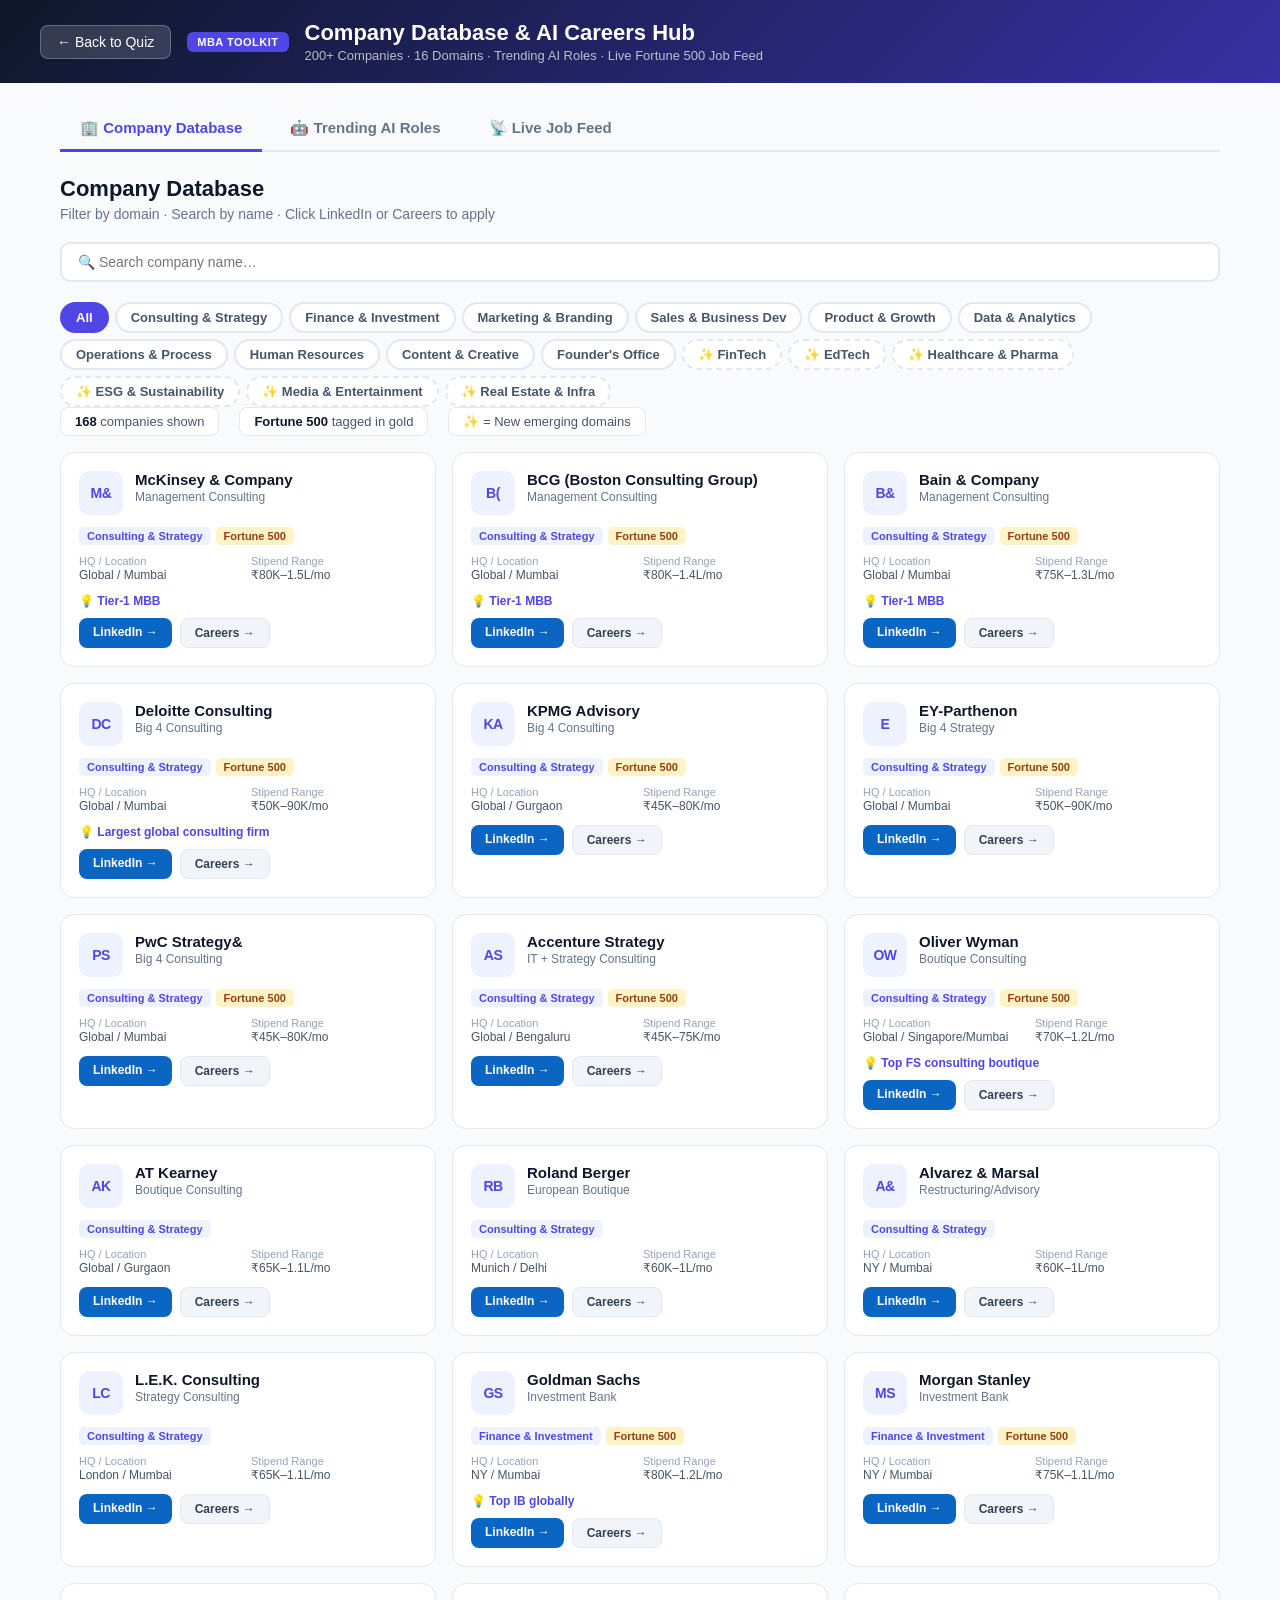
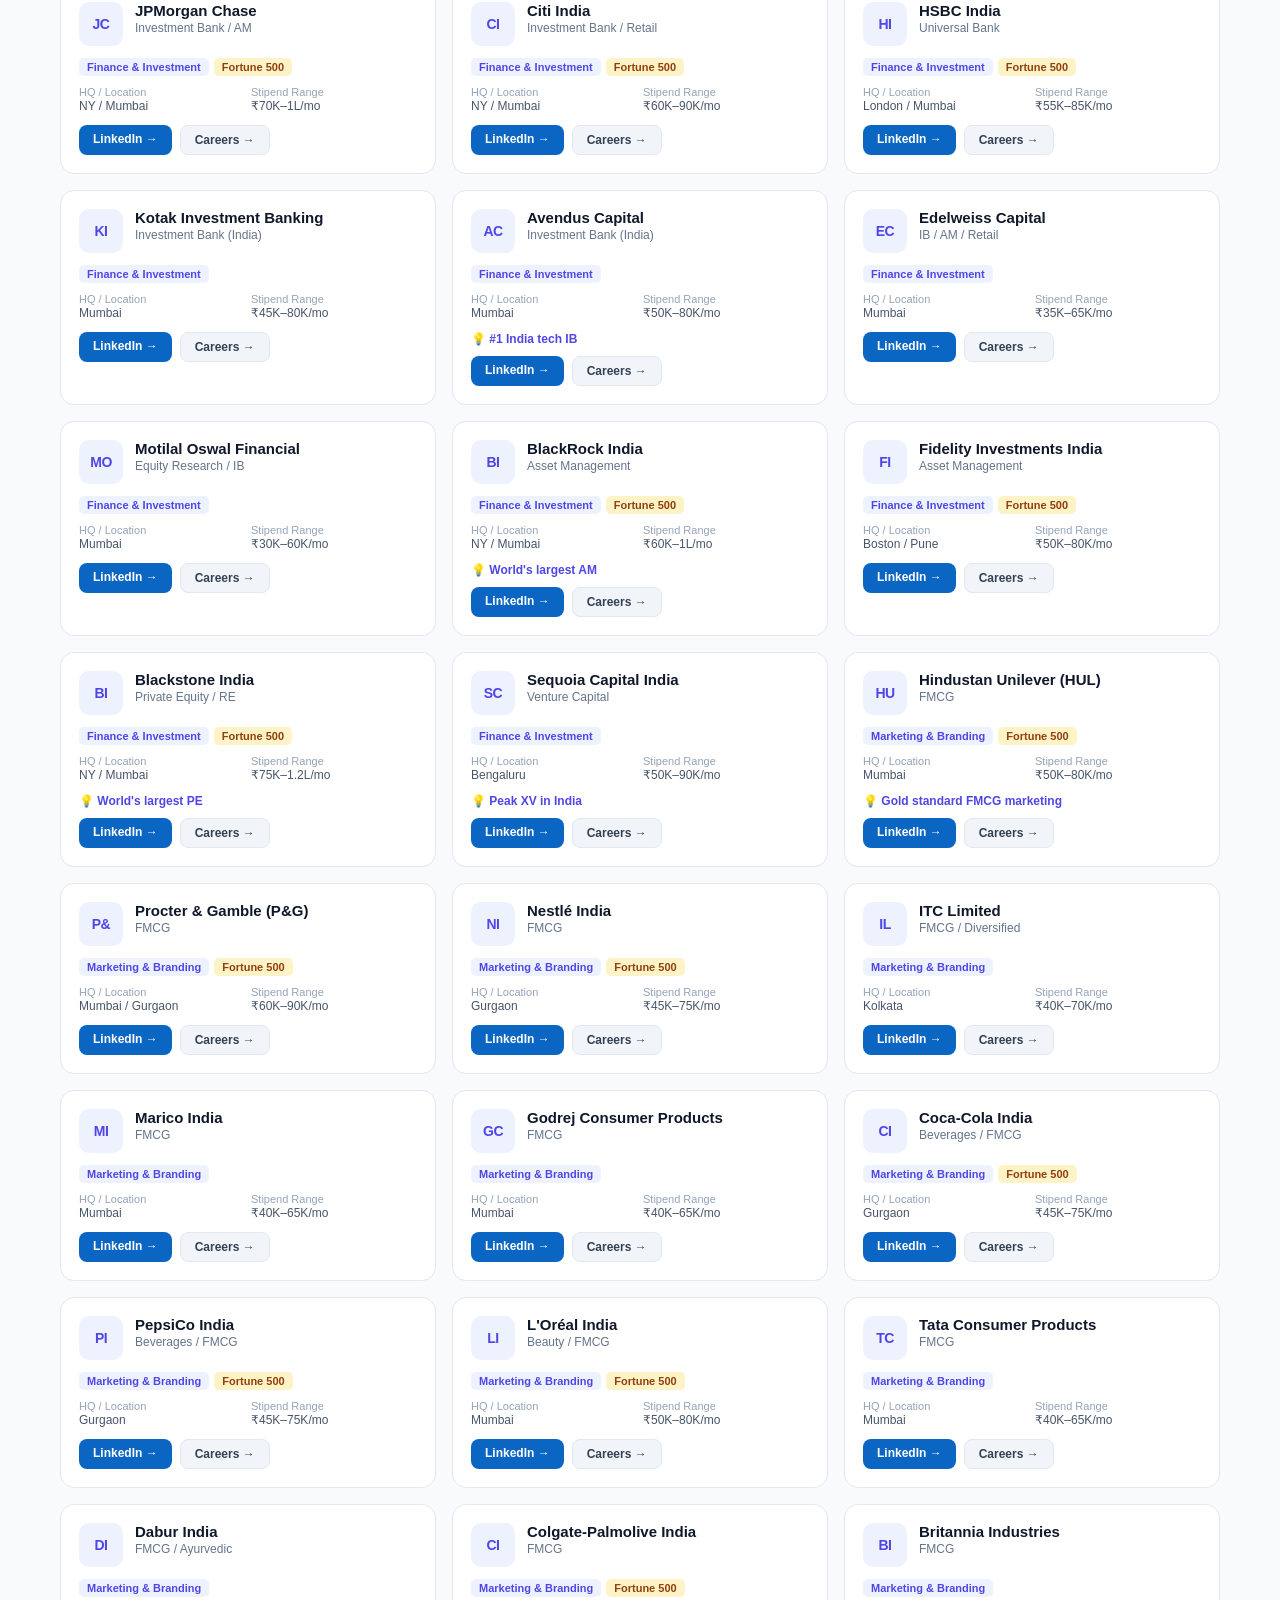
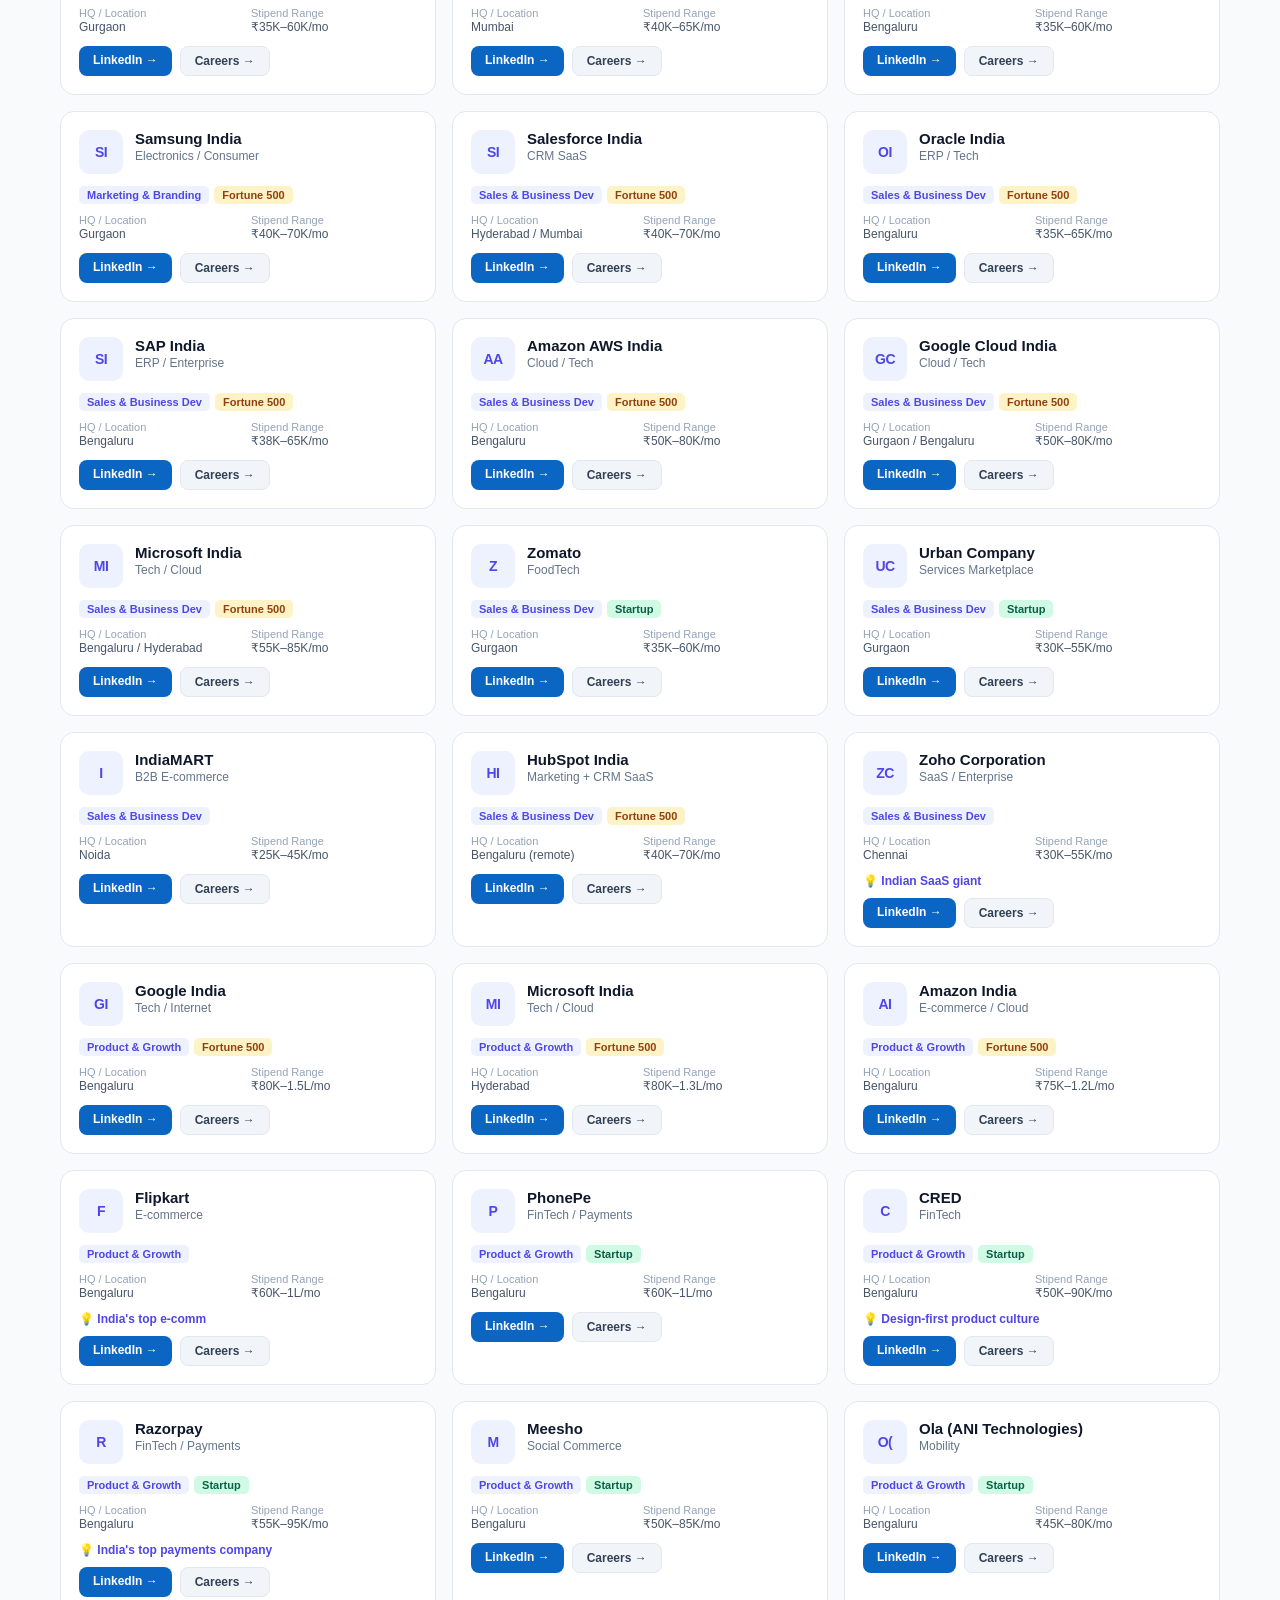
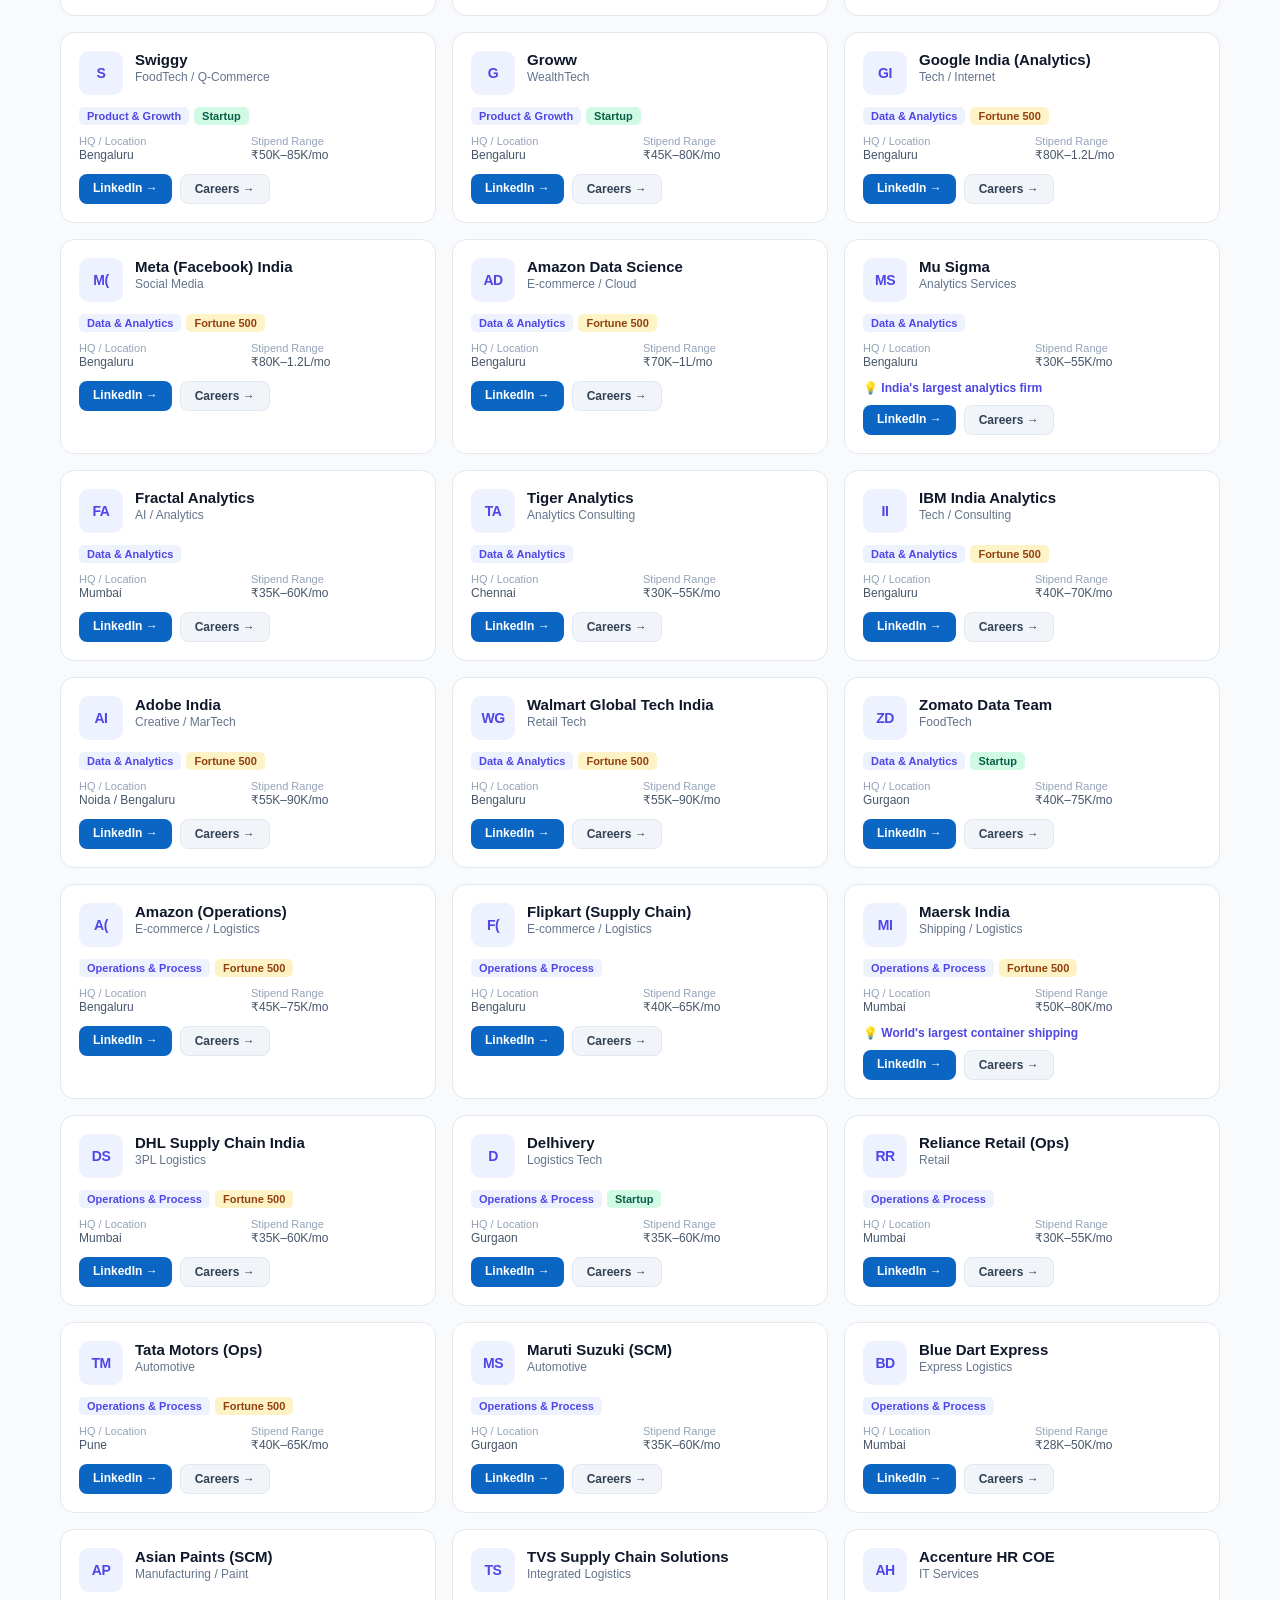
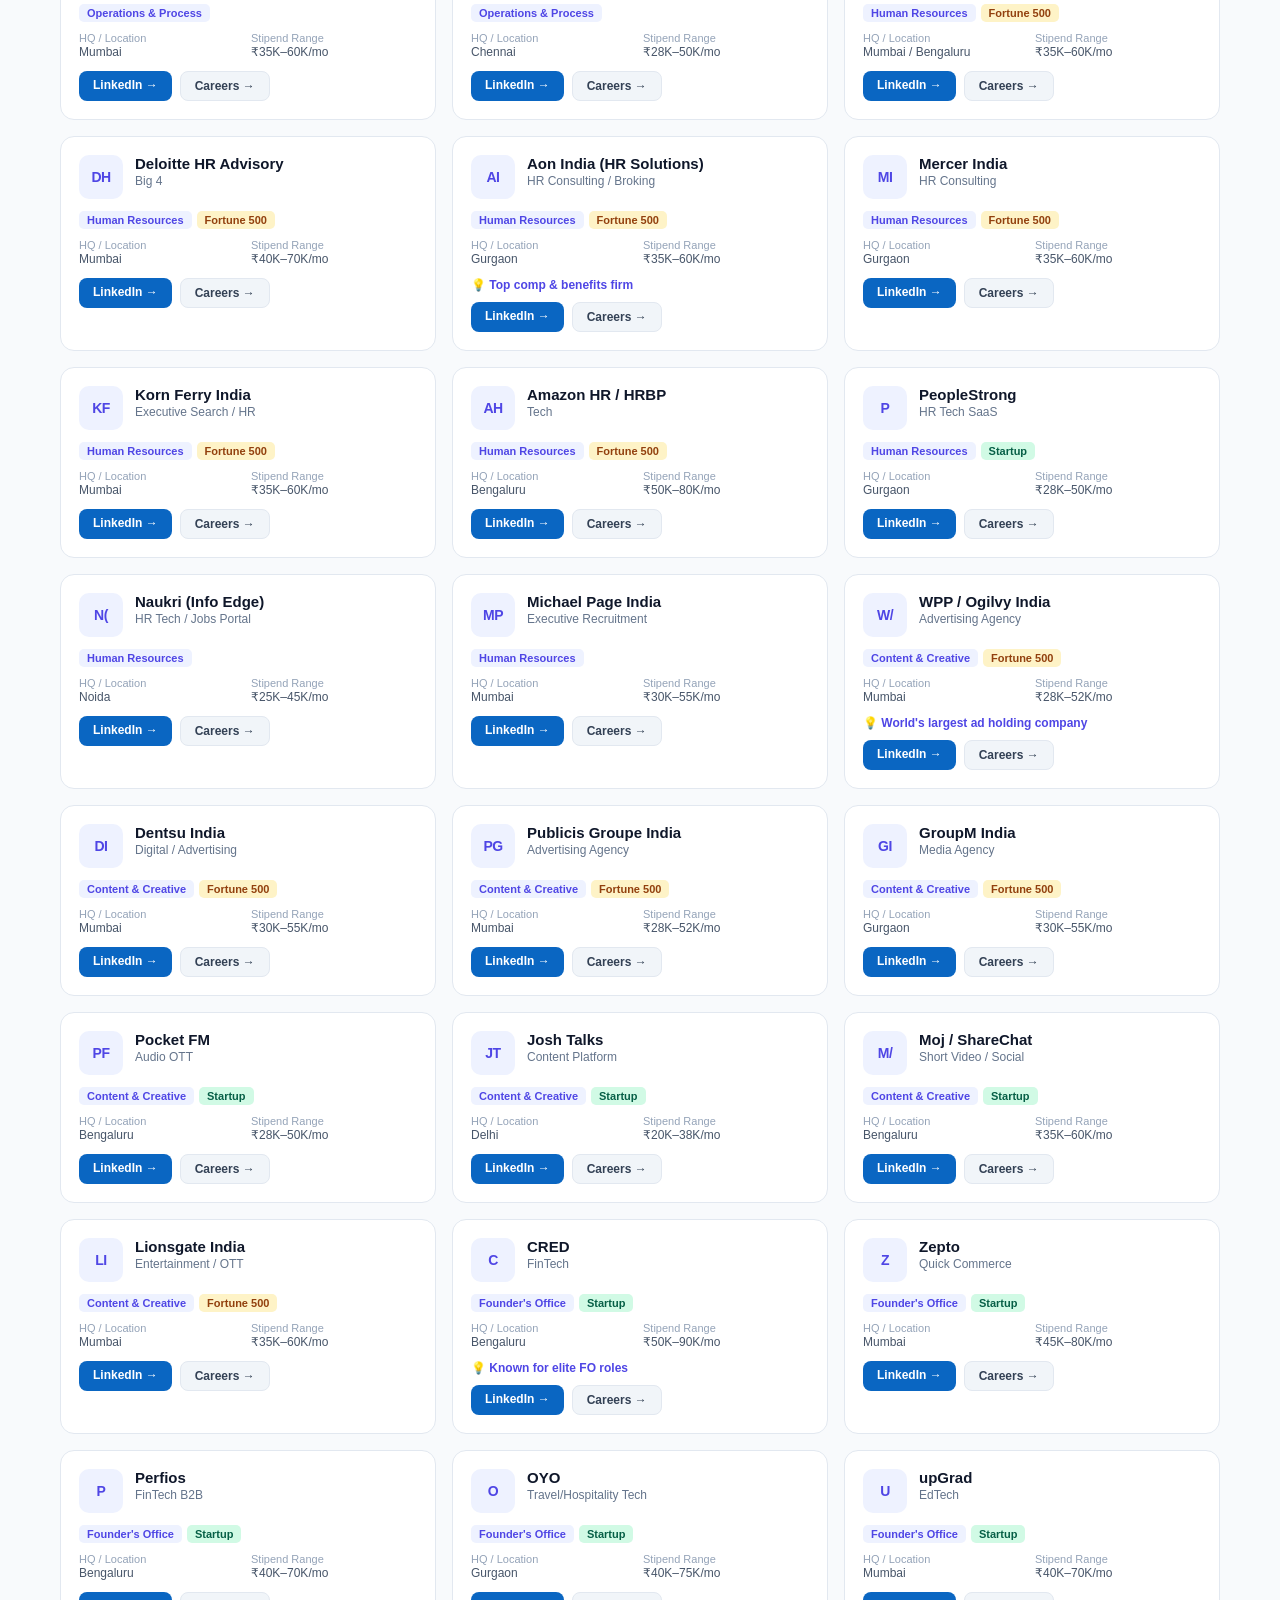
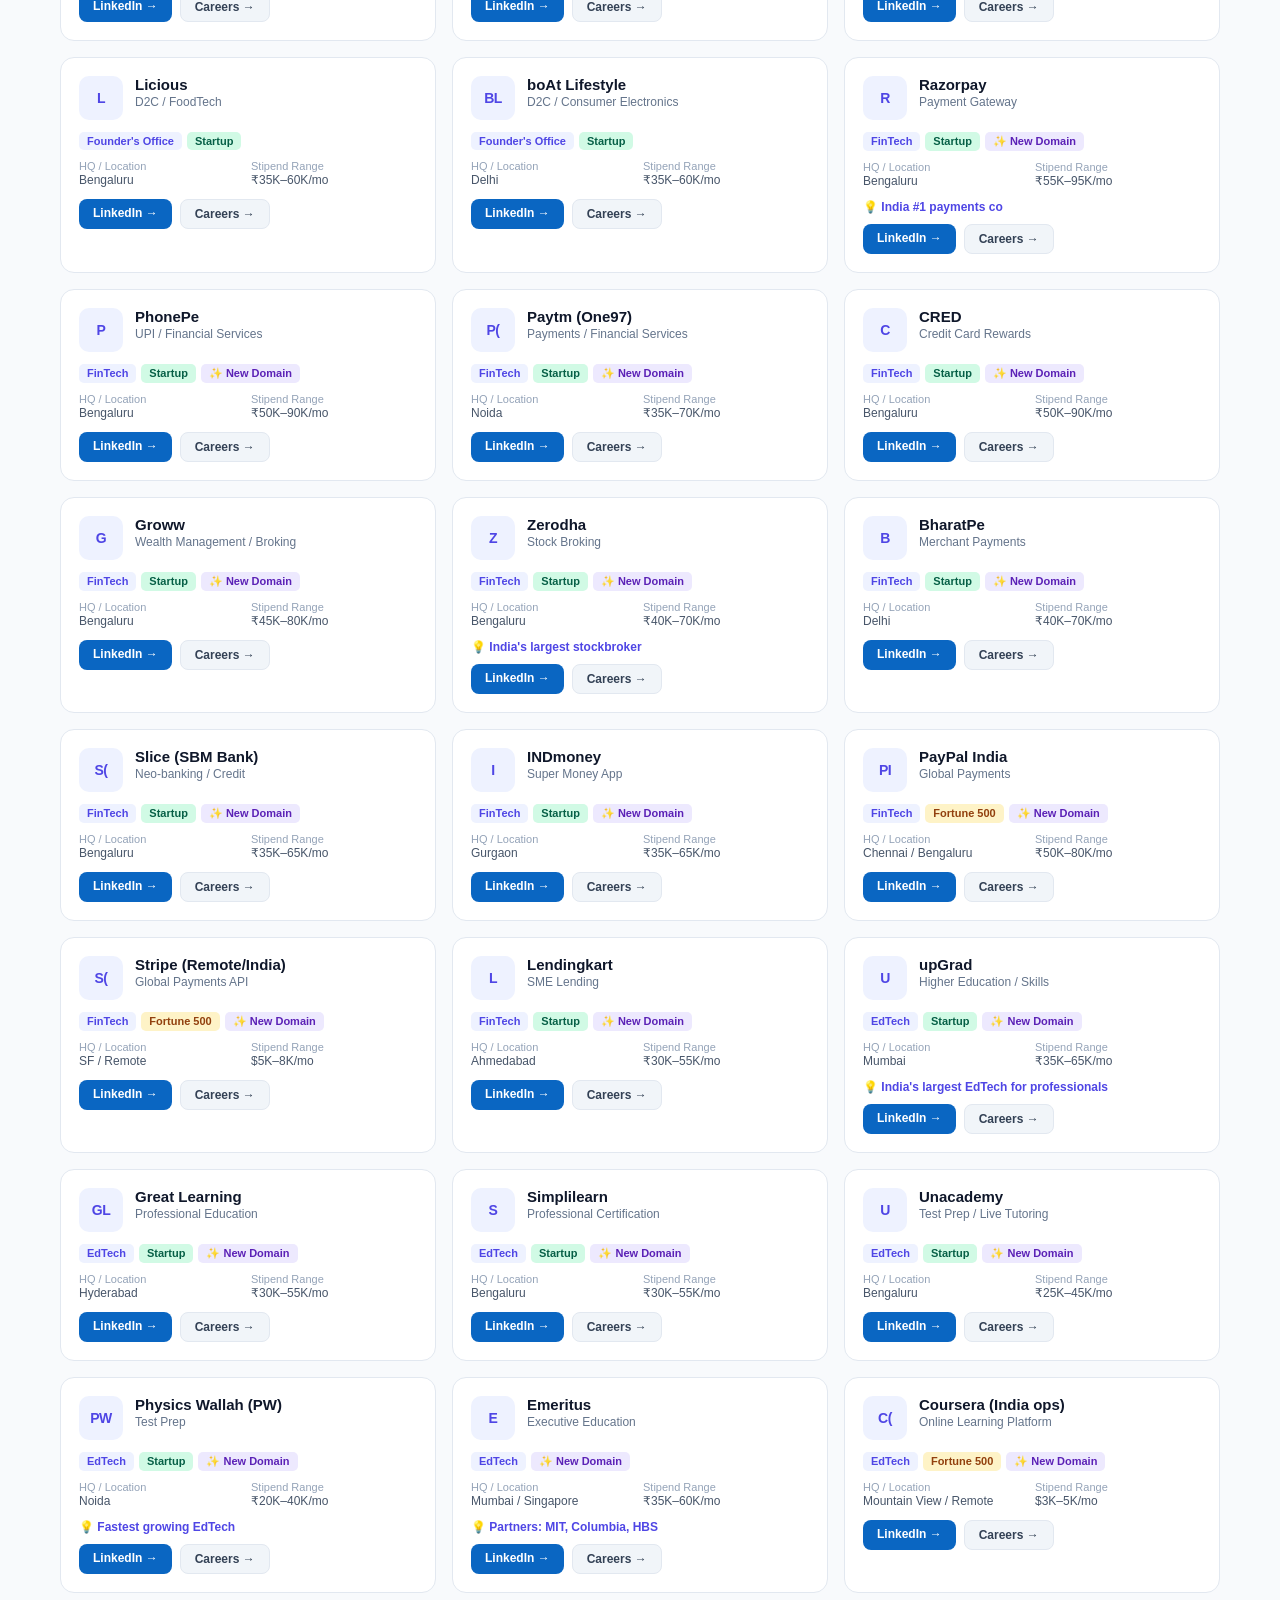
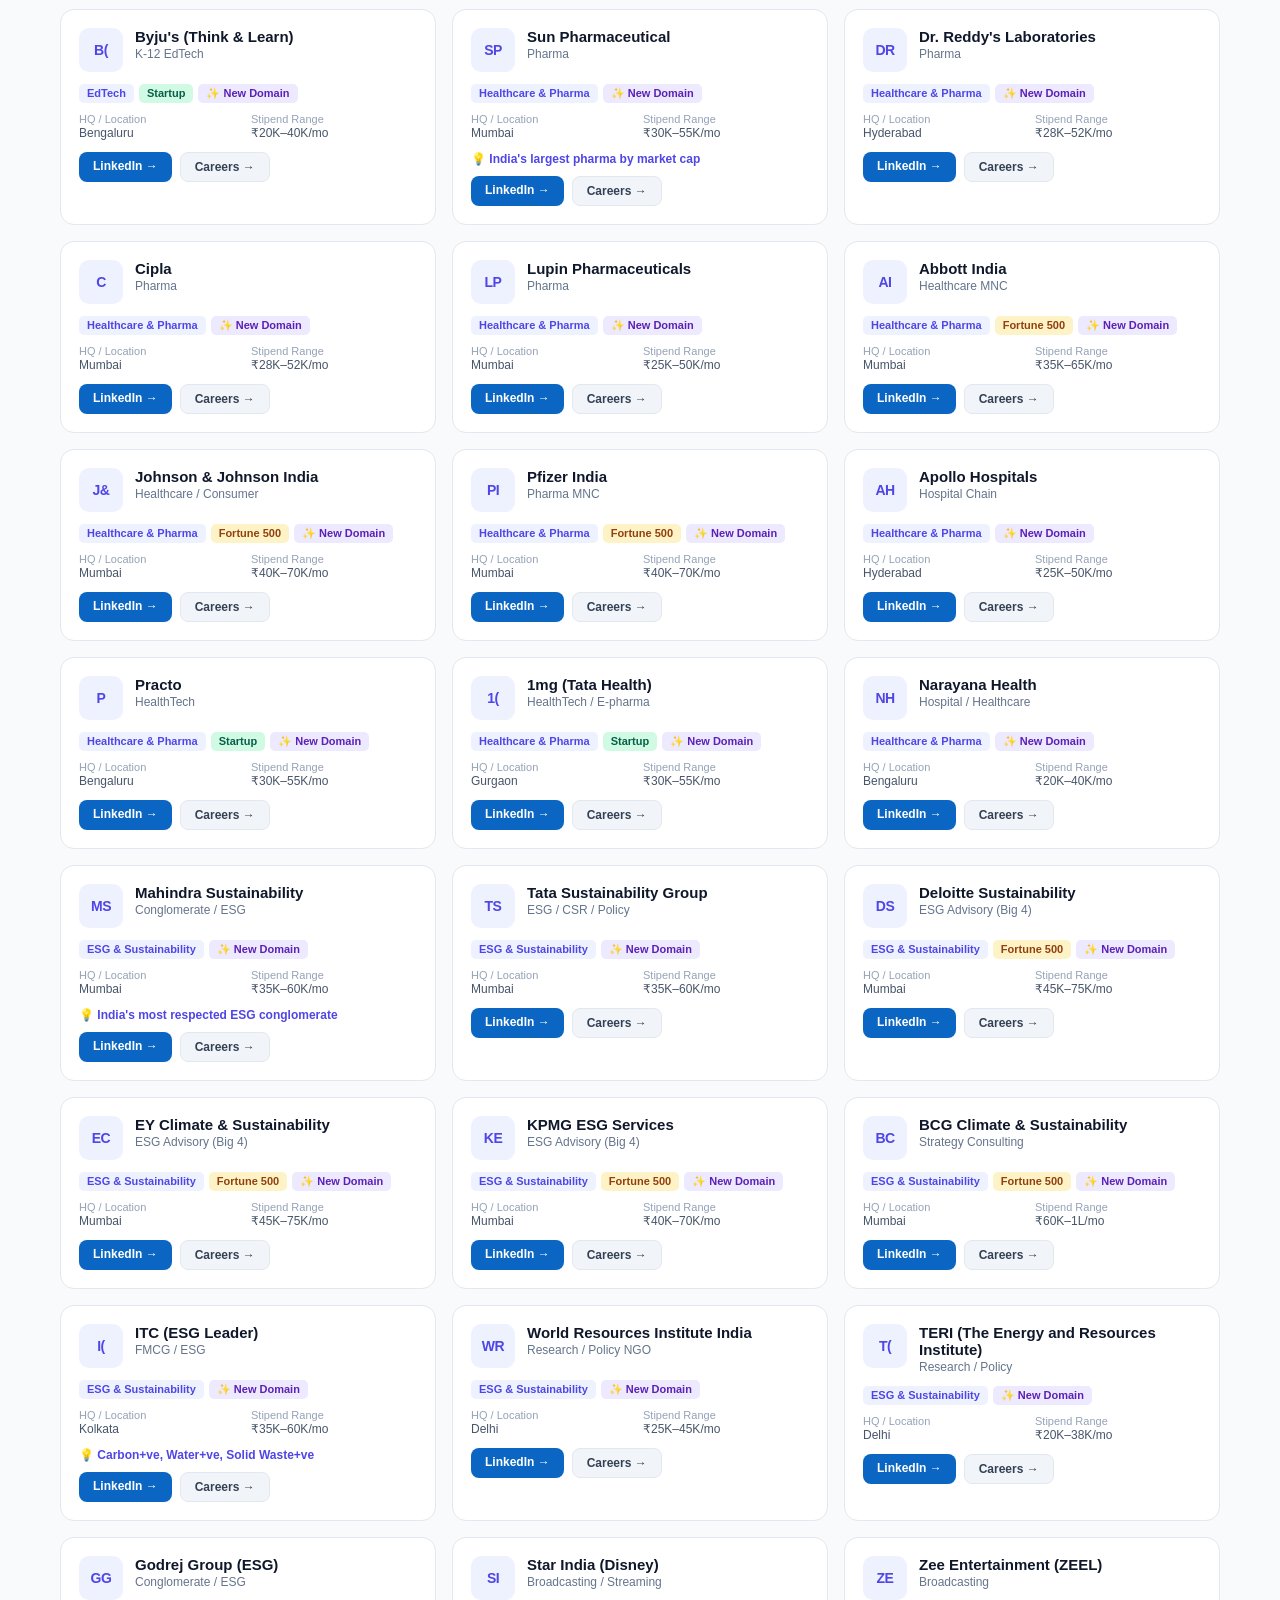
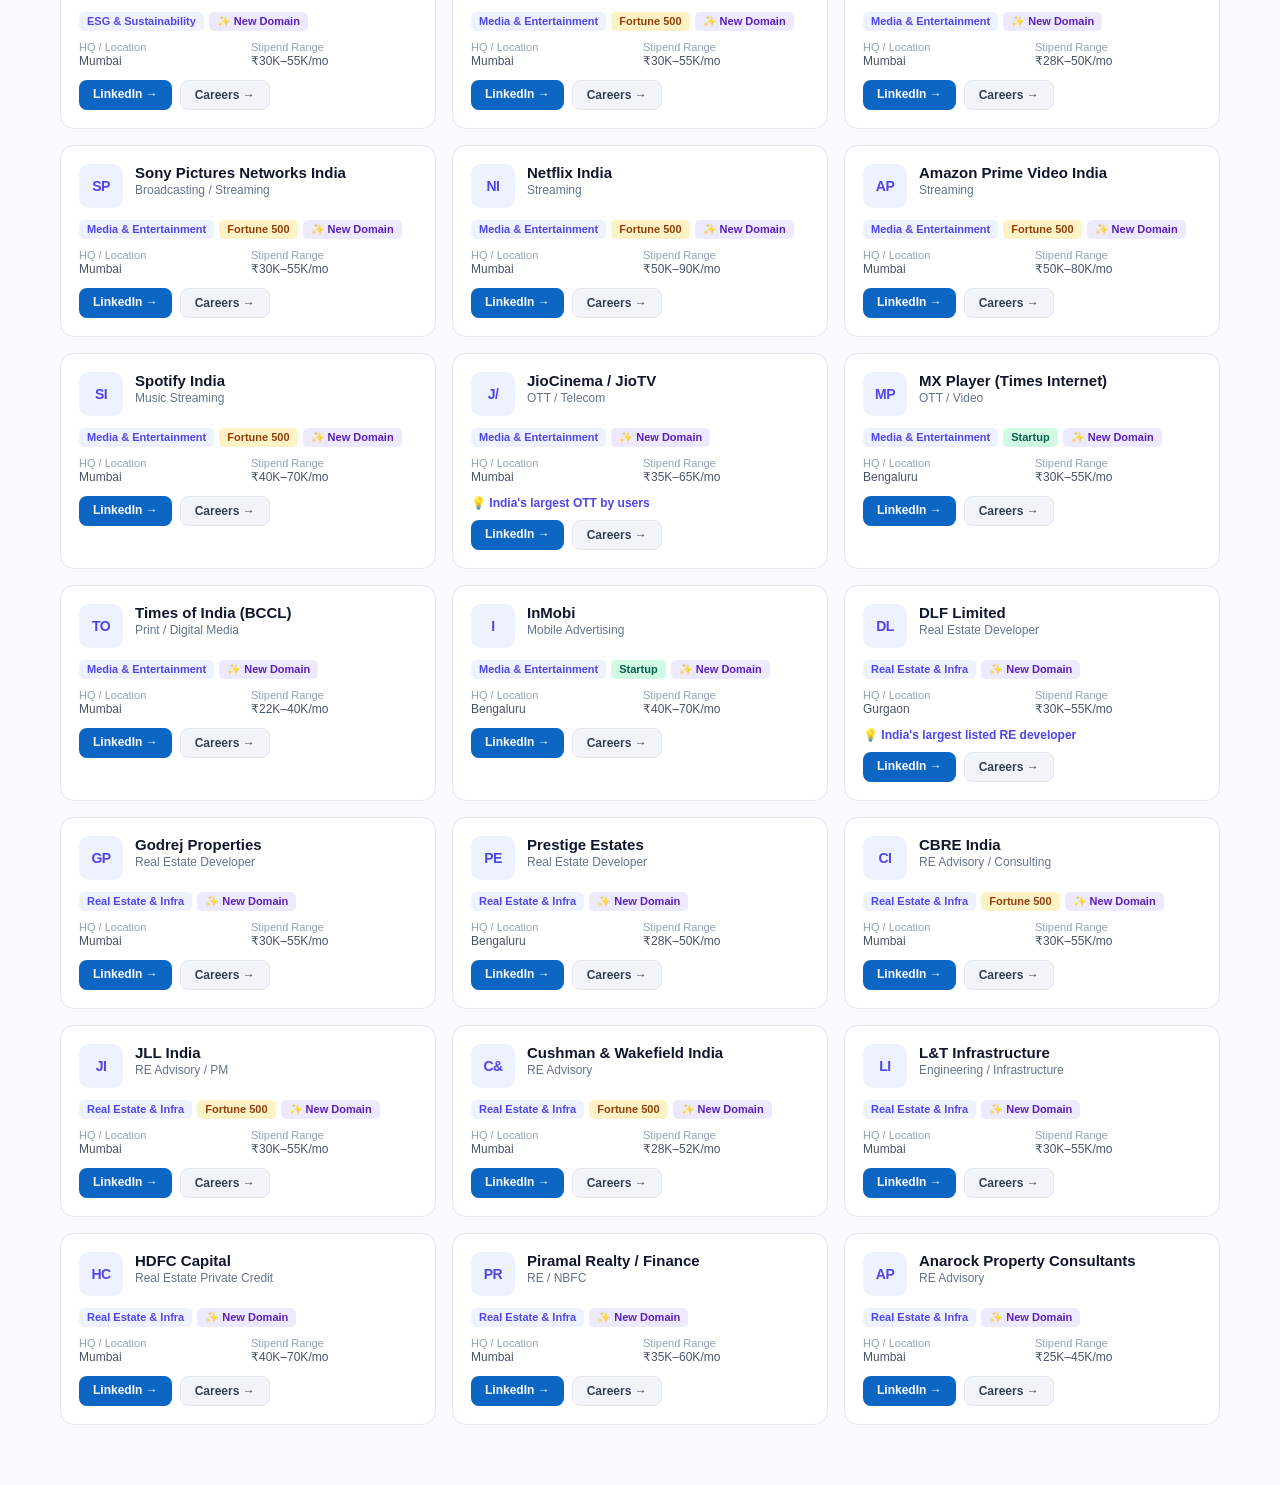
==== commit 2d0ffc8e: "Job feed: multi-API (Remotive+Jobicy) + platform search links - Parallel fetch from Remotive + Jobic" ====
--- a/company-database.html
+++ b/company-database.html
@@ -172,7 +172,7 @@
   <!-- ══════════════════════ TAB 1: COMPANY DATABASE ══════════════════════ -->
   <div id="tab-companies" class="tab-pane active">
     <div class="section-heading">
-      <h2>MBA Internship Company Database</h2>
+      <h2>Company Database</h2>
       <p>Filter by domain · Search by name · Click LinkedIn or Careers to apply</p>
     </div>
 
@@ -223,36 +223,62 @@
     <div class="live-jobs-header">
       <div class="section-heading" style="margin-bottom:0">
         <h2>📡 Live Job Postings</h2>
-        <p>Real-time listings from The Muse API (Fortune 500 + Top Companies) · Free · No login needed</p>
-      </div>
+        <p>Real listings aggregated from Remotive + Jobicy · Refreshed daily · No login needed</p>
+      </div>
+
+      <!-- API source note -->
+      <div style="display:flex;flex-wrap:wrap;gap:8px;margin:12px 0 4px;">
+        <span style="background:#e0f2fe;color:#0369a1;padding:4px 10px;border-radius:6px;font-size:12px;font-weight:700;">✅ Remotive API</span>
+        <span style="background:#e0f2fe;color:#0369a1;padding:4px 10px;border-radius:6px;font-size:12px;font-weight:700;">✅ Jobicy API</span>
+        <span style="background:#f1f5f9;color:#64748b;padding:4px 10px;border-radius:6px;font-size:12px;font-weight:600;">⚠️ LinkedIn — no free API (use search button below)</span>
+        <span style="background:#f1f5f9;color:#64748b;padding:4px 10px;border-radius:6px;font-size:12px;font-weight:600;">⚠️ Indeed — API deprecated 2022 (use search button below)</span>
+      </div>
+
       <div class="live-filter-row">
         <select class="select-input" id="job-category">
-          <option value="Business & Strategy">Consulting & Strategy</option>
-          <option value="Finance">Finance & Investment</option>
-          <option value="Marketing & PR">Marketing & Branding</option>
-          <option value="Sales & Business Development">Sales & Business Dev</option>
-          <option value="Product">Product & Growth</option>
-          <option value="Data Science">Data & Analytics</option>
-          <option value="Operations">Operations & Process</option>
-          <option value="HR & Recruiting">Human Resources</option>
-          <option value="Editorial">Content & Creative</option>
+          <option value="strategy|strategy">Consulting &amp; Strategy</option>
+          <option value="finance|finance">Finance &amp; Investment</option>
+          <option value="marketing|marketing">Marketing &amp; Branding</option>
+          <option value="sales|sales">Sales &amp; Business Dev</option>
+          <option value="product|product-management">Product &amp; Growth</option>
+          <option value="data|data-analytics">Data &amp; Analytics</option>
+          <option value="artificial-intelligence|ai">AI &amp; Machine Learning</option>
+          <option value="operations|operations">Operations &amp; Process</option>
+          <option value="human-resources|human-resources">Human Resources</option>
+          <option value="writing|writing">Content &amp; Creative</option>
+          <option value="business-development|business-development">Business Development</option>
+          <option value="supply-chain|supply-chain">Supply Chain &amp; Logistics</option>
         </select>
-        <select class="select-input" id="job-level">
-          <option value="">All Levels</option>
-          <option value="Internship">Internship</option>
-          <option value="Entry Level">Entry Level</option>
-          <option value="Mid Level">Mid Level</option>
-        </select>
-        <button class="fetch-btn" id="fetch-btn" onclick="fetchJobs()">Fetch Live Jobs →</button>
-      </div>
-      <p class="api-note">⚡ Powered by The Muse public API — free, no API key required. Results are real listings from top companies globally.</p>
+        <button class="fetch-btn" id="fetch-btn" onclick="fetchJobs()">🔍 Fetch Live Jobs</button>
+      </div>
+
+      <!-- LinkedIn + Indeed search redirects -->
+      <div id="platform-search-row" style="display:none;margin-top:12px;display:flex;flex-wrap:wrap;gap:8px;">
+        <span style="font-size:13px;font-weight:700;color:var(--slate-600);align-self:center;">Also search on:</span>
+        <a id="li-search-btn" href="#" target="_blank" rel="noopener"
+           style="background:#0A66C2;color:#fff;padding:8px 16px;border-radius:8px;font-size:13px;font-weight:700;text-decoration:none;">
+          🔗 LinkedIn Jobs →
+        </a>
+        <a id="indeed-search-btn" href="#" target="_blank" rel="noopener"
+           style="background:#2164f3;color:#fff;padding:8px 16px;border-radius:8px;font-size:13px;font-weight:700;text-decoration:none;">
+          🔗 Indeed →
+        </a>
+        <a id="naukri-search-btn" href="#" target="_blank" rel="noopener"
+           style="background:#ff7555;color:#fff;padding:8px 16px;border-radius:8px;font-size:13px;font-weight:700;text-decoration:none;">
+          🔗 Naukri →
+        </a>
+        <a id="intern-search-btn" href="#" target="_blank" rel="noopener"
+           style="background:#16a34a;color:#fff;padding:8px 16px;border-radius:8px;font-size:13px;font-weight:700;text-decoration:none;">
+          🔗 Internshala →
+        </a>
+      </div>
     </div>
 
     <div id="jobs-container">
       <div style="text-align:center;padding:40px 20px;color:var(--slate-400);">
         <div style="font-size:48px;margin-bottom:12px;">📡</div>
         <div style="font-size:16px;font-weight:600;">Select a category and click "Fetch Live Jobs"</div>
-        <div style="font-size:14px;margin-top:6px;">Pulls real-time listings from Fortune 500 and top-tier companies</div>
+        <div style="font-size:14px;margin-top:6px;">Pulls combined listings from Remotive + Jobicy · Also get search links for LinkedIn, Indeed, Naukri &amp; Internshala</div>
       </div>
     </div>
 
@@ -764,9 +790,39 @@
   `).join('');
 }
 
+// Domain keyword map for LinkedIn/Indeed/Naukri search redirects
+const DOMAIN_KEYWORDS = {
+  'strategy':            'strategy consulting MBA internship',
+  'finance':             'finance MBA internship analyst',
+  'marketing':           'marketing MBA internship brand manager',
+  'sales':               'sales business development MBA internship',
+  'product':             'product manager MBA internship',
+  'data':                'data analyst MBA internship',
+  'artificial-intelligence': 'AI machine learning MBA internship',
+  'operations':          'operations supply chain MBA internship',
+  'human-resources':     'HR human resources MBA internship',
+  'writing':             'content marketing creative MBA internship',
+  'business-development':'business development MBA internship',
+  'supply-chain':        'supply chain logistics MBA internship',
+};
+
+function updatePlatformLinks(remotiveSlug, label) {
+  const kw = encodeURIComponent(DOMAIN_KEYWORDS[remotiveSlug] || label + ' MBA internship');
+  document.getElementById('li-search-btn').href =
+    `https://www.linkedin.com/jobs/search/?keywords=${kw}&f_E=1`;
+  document.getElementById('indeed-search-btn').href =
+    `https://in.indeed.com/jobs?q=${kw}&l=India`;
+  document.getElementById('naukri-search-btn').href =
+    `https://www.naukri.com/${encodeURIComponent((DOMAIN_KEYWORDS[remotiveSlug]||label).split(' ')[0])}-jobs-in-india`;
+  document.getElementById('intern-search-btn').href =
+    `https://internshala.com/internships/${encodeURIComponent((DOMAIN_KEYWORDS[remotiveSlug]||label).split(' ')[0])}-internship`;
+  document.getElementById('platform-search-row').style.display = 'flex';
+}
+
 async function fetchJobs() {
-  const category = document.getElementById('job-category').value;
-  const level = document.getElementById('job-level').value;
+  const val = document.getElementById('job-category').value;          // "finance|finance"
+  const [remotiveSlug, jobicyTag] = val.split('|');
+  const categoryLabel = document.getElementById('job-category').selectedOptions[0].text;
   const btn = document.getElementById('fetch-btn');
   const container = document.getElementById('jobs-container');
 
@@ -776,62 +832,102 @@
   container.innerHTML = `
     <div class="loading-state">
       <div class="loading-spinner"></div>
-      <div>Fetching live jobs from The Muse API…</div>
+      <div>Fetching from Remotive + Jobicy APIs simultaneously…</div>
     </div>
   `;
 
-  try {
-    let url = `https://www.themuse.com/api/public/jobs?category=${encodeURIComponent(category)}&page=1&results_per_page=12&descending=true`;
-    if (level) url += `&level=${encodeURIComponent(level)}`;
-
-    const res = await fetch(url);
-    if (!res.ok) throw new Error(`API error: ${res.status}`);
-    const data = await res.json();
-    const jobs = data.results || [];
-
-    if (jobs.length === 0) {
-      container.innerHTML = `<div class="error-state">No jobs found for this category/level combination. Try a different filter.</div>`;
-    } else {
-      container.innerHTML = `
-        <div style="display:flex;align-items:center;gap:10px;margin-bottom:16px;">
-          <span style="font-size:16px;font-weight:800;color:var(--slate-900);">🔴 Live Results</span>
-          <span style="font-size:13px;color:var(--slate-500);">${jobs.length} jobs · ${category}</span>
-        </div>
-        <div class="jobs-grid">
-          ${jobs.map(job => {
-            const company = job.company?.name || 'Unknown Company';
-            const locations = (job.locations || []).map(l => l.name).join(', ') || 'Remote / Multiple';
-            const levels = (job.levels || []).map(l => l.name).join(', ') || 'Not specified';
-            const cats = (job.categories || []).map(c => c.name).join(', ') || category;
-            const applyUrl = job.refs?.landing_page || '#';
-            return `
-              <div class="job-card">
-                <div class="job-title">${job.name}</div>
-                <div class="job-company">${company}</div>
-                <div class="job-meta">
-                  <span class="job-tag level">${levels}</span>
-                  <span class="job-tag category">${cats}</span>
-                  <span class="job-tag">📍 ${locations}</span>
-                </div>
-                <a class="apply-btn" href="${applyUrl}" target="_blank" rel="noopener">View & Apply →</a>
-              </div>
-            `;
-          }).join('')}
-        </div>
-      `;
-    }
-  } catch (err) {
+  // Update platform search links (LinkedIn, Indeed, Naukri, Internshala)
+  updatePlatformLinks(remotiveSlug, categoryLabel);
+
+  // Parallel fetch — both APIs at once
+  const [remotiveResult, jobicyResult] = await Promise.allSettled([
+    fetch(`https://remotive.com/api/remote-jobs?category=${encodeURIComponent(remotiveSlug)}&limit=20`)
+      .then(r => r.json()).then(d => (d.jobs || []).map(j => ({
+        source: 'Remotive',
+        title: j.title,
+        company: j.company_name,
+        logo: j.company_logo || '',
+        location: j.candidate_required_location || 'Worldwide Remote',
+        salary: j.salary || '',
+        type: j.job_type || 'Full Time',
+        tags: (j.tags || []).slice(0, 4),
+        date: j.publication_date,
+        url: j.url,
+      }))),
+    fetch(`https://jobicy.com/api/v2/remote-jobs?count=12&tag=${encodeURIComponent(jobicyTag)}`)
+      .then(r => r.json()).then(d => (d.jobs || []).map(j => ({
+        source: 'Jobicy',
+        title: j.jobTitle,
+        company: j.companyName,
+        logo: j.companyLogo || '',
+        location: j.jobGeo || 'Worldwide Remote',
+        salary: '',
+        type: j.jobType || 'Full Time',
+        tags: (j.jobIndustry || []).slice(0, 3),
+        date: j.pubDate,
+        url: j.url,
+      }))),
+  ]);
+
+  // Merge results from successful fetches
+  const jobs = [
+    ...(remotiveResult.status === 'fulfilled' ? remotiveResult.value : []),
+    ...(jobicyResult.status  === 'fulfilled' ? jobicyResult.value  : []),
+  ];
+
+  const sourcesUsed = [
+    remotiveResult.status === 'fulfilled' ? `Remotive (${remotiveResult.value.length})` : '⚠️ Remotive failed',
+    jobicyResult.status   === 'fulfilled' ? `Jobicy (${jobicyResult.value.length})`   : '⚠️ Jobicy failed',
+  ].join(' · ');
+
+  if (jobs.length === 0) {
     container.innerHTML = `
       <div class="error-state">
-        <strong>Could not connect to The Muse API.</strong> This may be a temporary network issue or CORS restriction on your browser.
-        Try opening this page from a served URL (not file://) or use the curated jobs below.
-        <br><small>Error: ${err.message}</small>
+        No live listings right now for <strong>${categoryLabel}</strong>.<br>
+        Use the LinkedIn / Indeed / Naukri / Internshala buttons above to search directly on those platforms.
+      </div>`;
+  } else {
+    container.innerHTML = `
+      <div style="display:flex;align-items:center;gap:10px;margin-bottom:16px;flex-wrap:wrap;">
+        <span style="font-size:16px;font-weight:800;color:var(--slate-900);">🔴 Live Results</span>
+        <span style="font-size:13px;color:var(--slate-500);">${jobs.length} jobs · ${categoryLabel}</span>
+        <span style="font-size:12px;color:var(--slate-400);">${sourcesUsed}</span>
+      </div>
+      <div class="jobs-grid">
+        ${jobs.map(job => {
+          const pubDate = job.date ? new Date(job.date).toLocaleDateString('en-IN', { day:'numeric', month:'short' }) : '';
+          const tags = (job.tags || []).map(t => `<span class="job-tag">${t}</span>`).join('');
+          const srcColor = job.source === 'Remotive' ? '#0369a1' : '#7c3aed';
+          const logoHtml = job.logo
+            ? `<img src="${job.logo}" alt="${job.company}" style="width:34px;height:34px;border-radius:6px;object-fit:contain;border:1px solid var(--slate-200);" onerror="this.style.display='none'">`
+            : `<div style="width:34px;height:34px;border-radius:6px;background:var(--indigo-light);display:flex;align-items:center;justify-content:center;font-size:11px;font-weight:800;color:var(--indigo);">${(job.company||'?').slice(0,2).toUpperCase()}</div>`;
+          return `
+            <div class="job-card">
+              <div style="display:flex;gap:10px;align-items:flex-start;margin-bottom:8px;">
+                ${logoHtml}
+                <div style="flex:1;min-width:0;">
+                  <div class="job-title">${job.title}</div>
+                  <div class="job-company">${job.company}</div>
+                </div>
+                <span style="font-size:10px;font-weight:700;color:${srcColor};background:${srcColor}18;padding:2px 7px;border-radius:4px;white-space:nowrap;">${job.source}</span>
+              </div>
+              <div class="job-meta">
+                <span class="job-tag">📍 ${job.location}</span>
+                <span class="job-tag">${job.type}</span>
+                ${job.salary ? `<span class="job-tag">💰 ${job.salary}</span>` : ''}
+                ${pubDate ? `<span class="job-tag">📅 ${pubDate}</span>` : ''}
+              </div>
+              ${tags ? `<div class="job-meta" style="margin-top:4px;">${tags}</div>` : ''}
+              <a class="apply-btn" href="${job.url}" target="_blank" rel="noopener">View &amp; Apply →</a>
+            </div>
+          `;
+        }).join('')}
       </div>
     `;
   }
 
   btn.disabled = false;
-  btn.textContent = 'Fetch Live Jobs →';
+  btn.textContent = '🔍 Fetch Live Jobs';
 }
 
 function switchTab(tabId, btn) {
